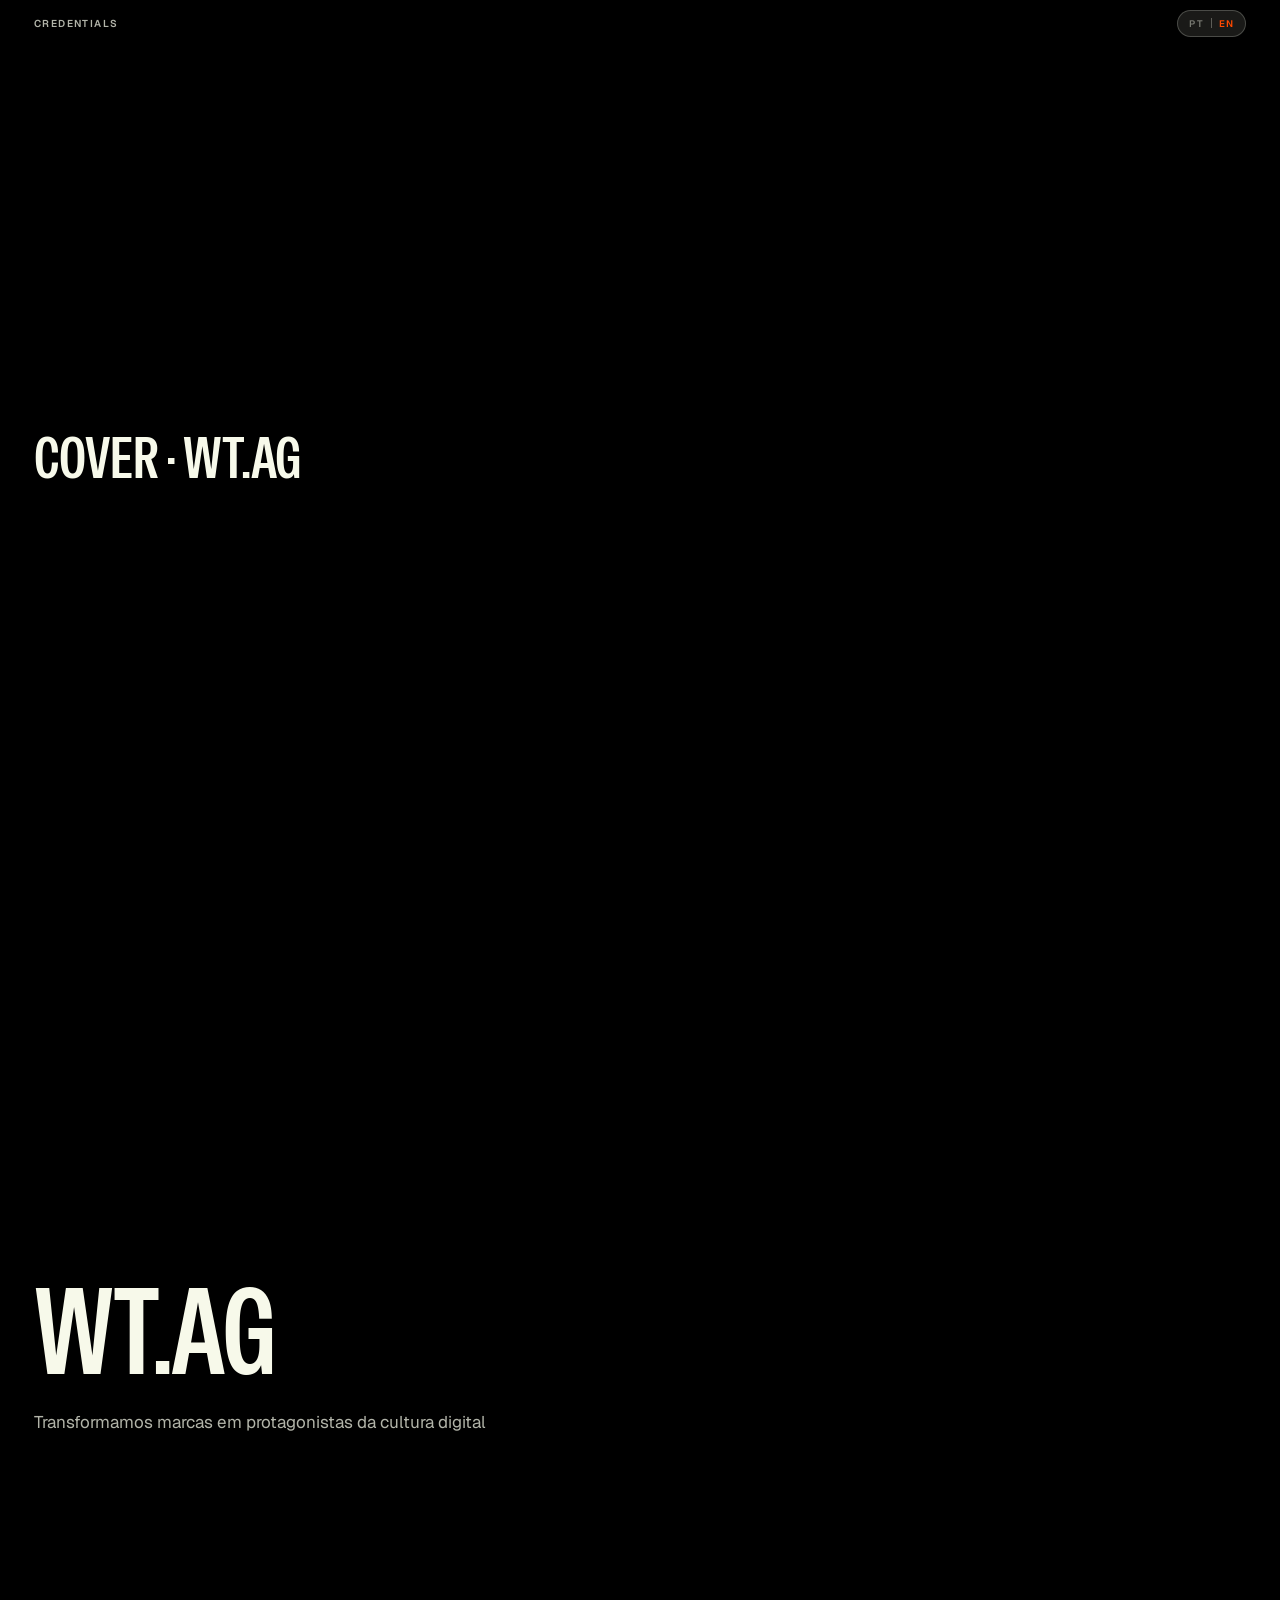
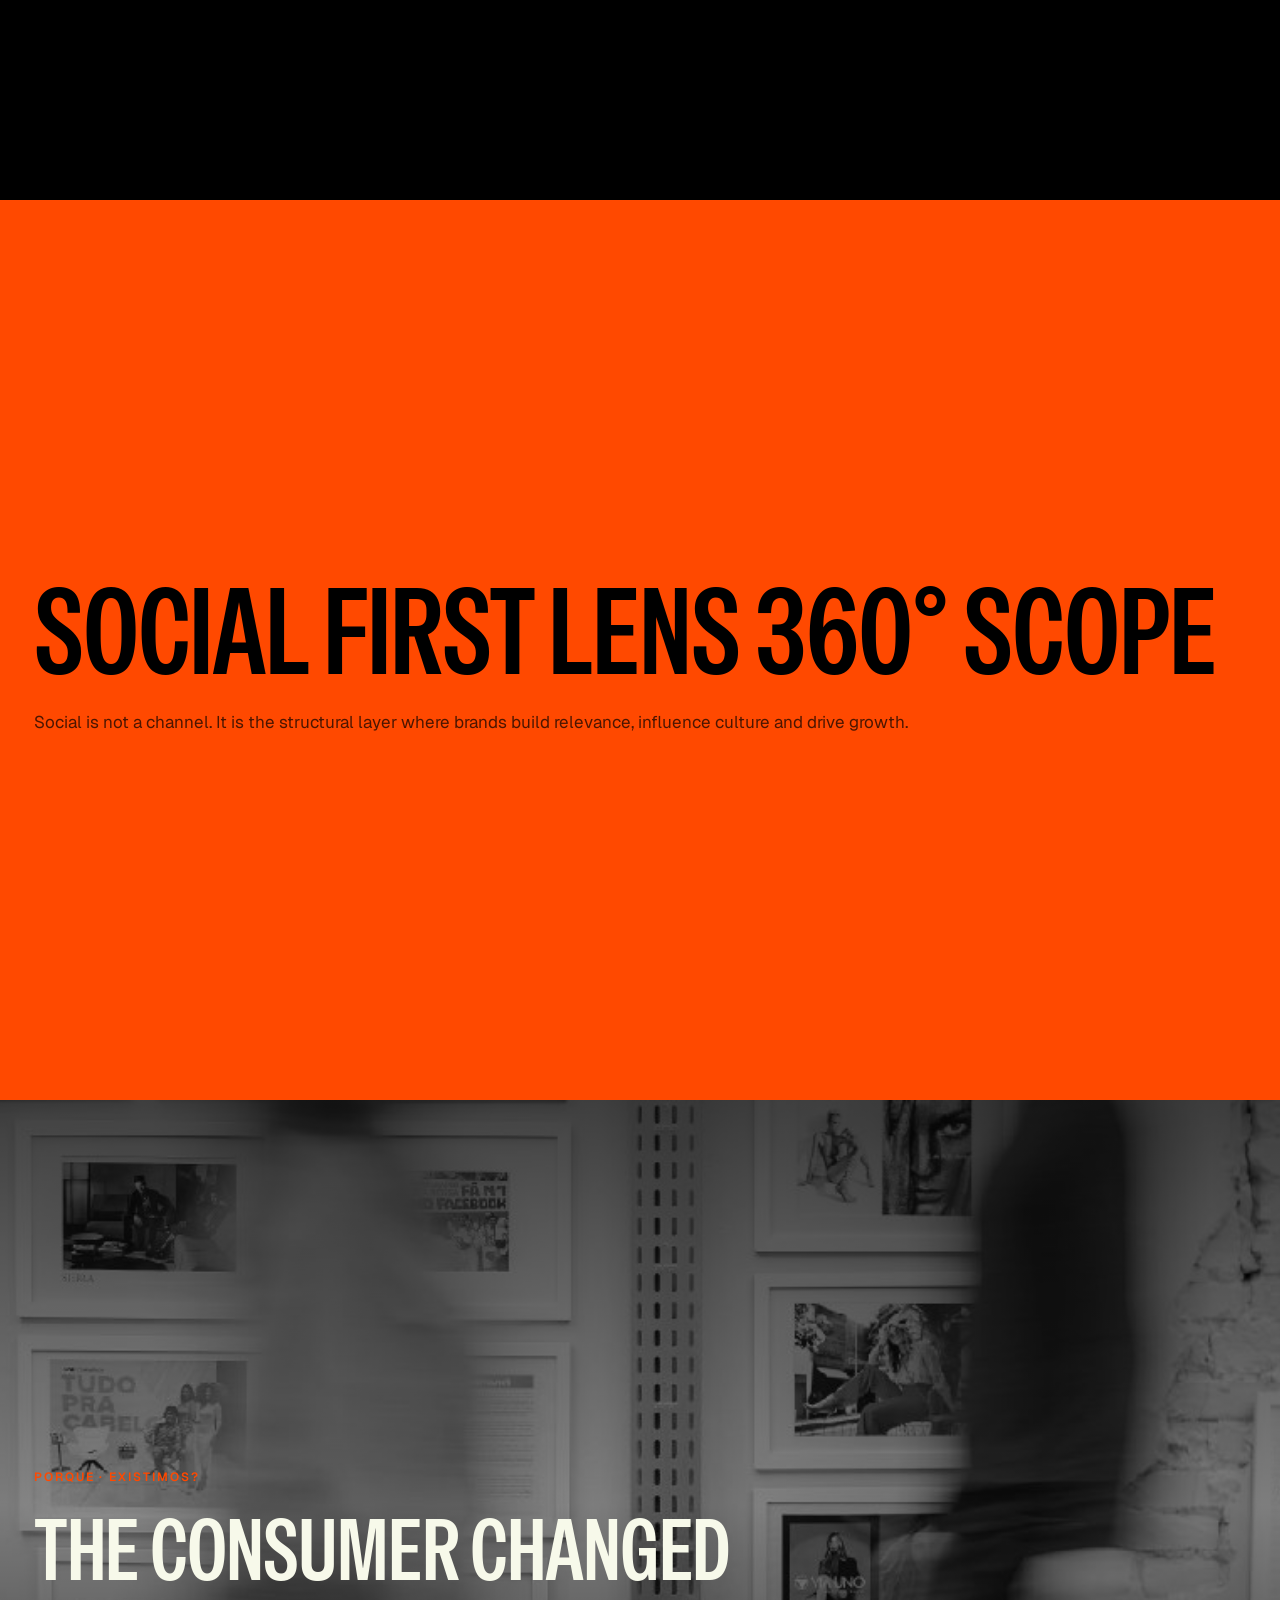
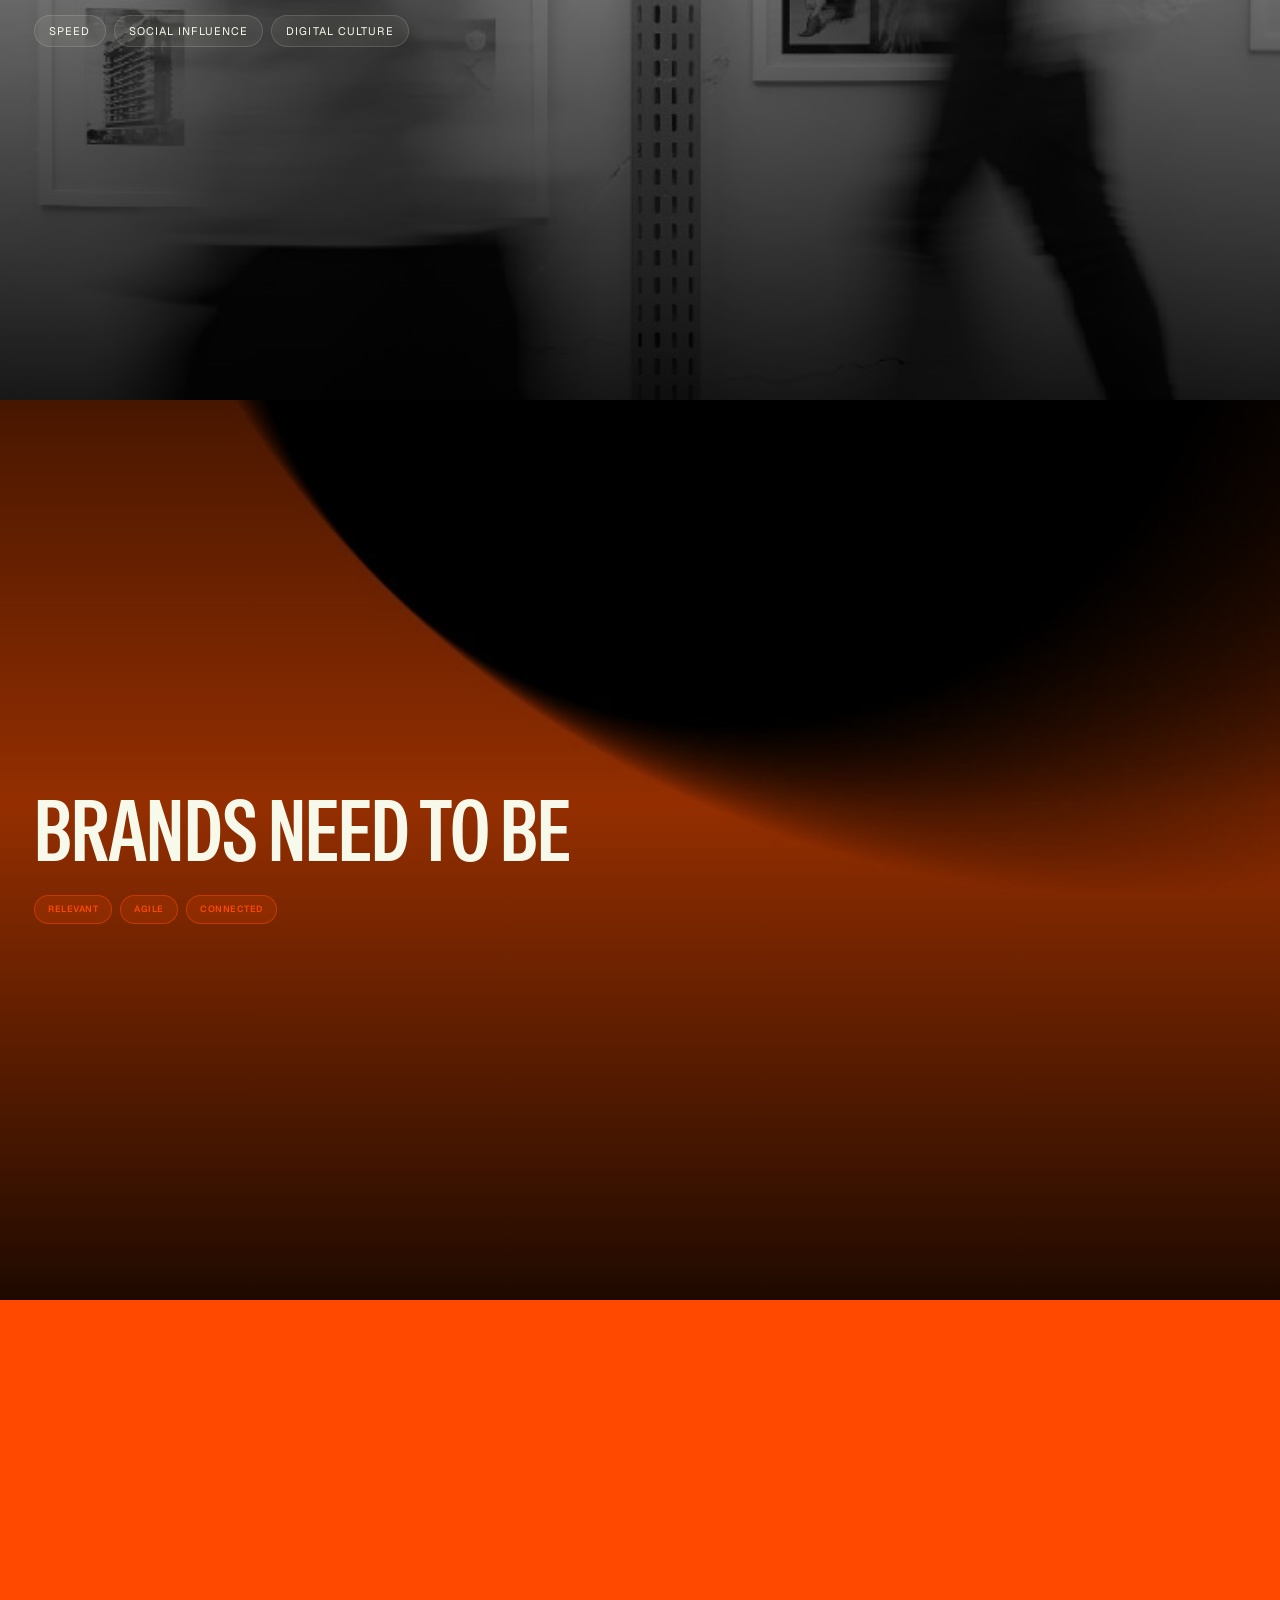
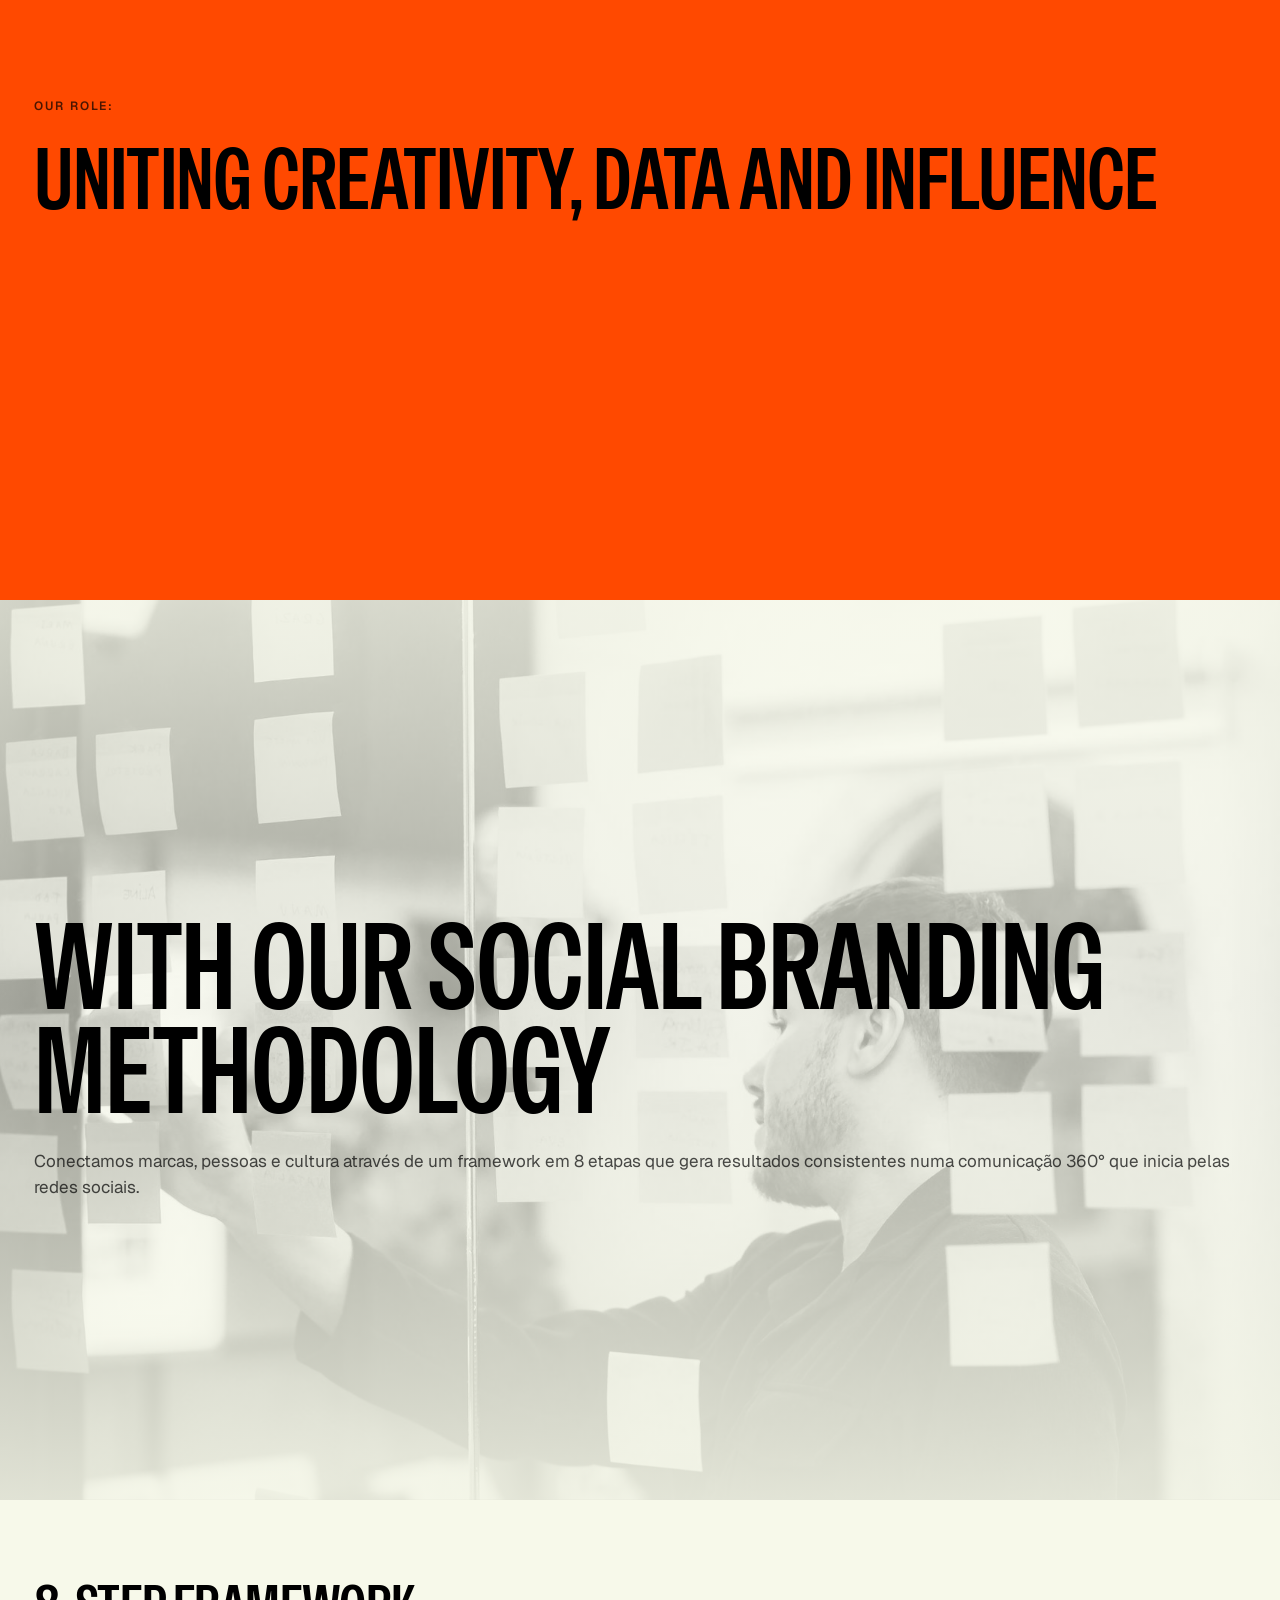
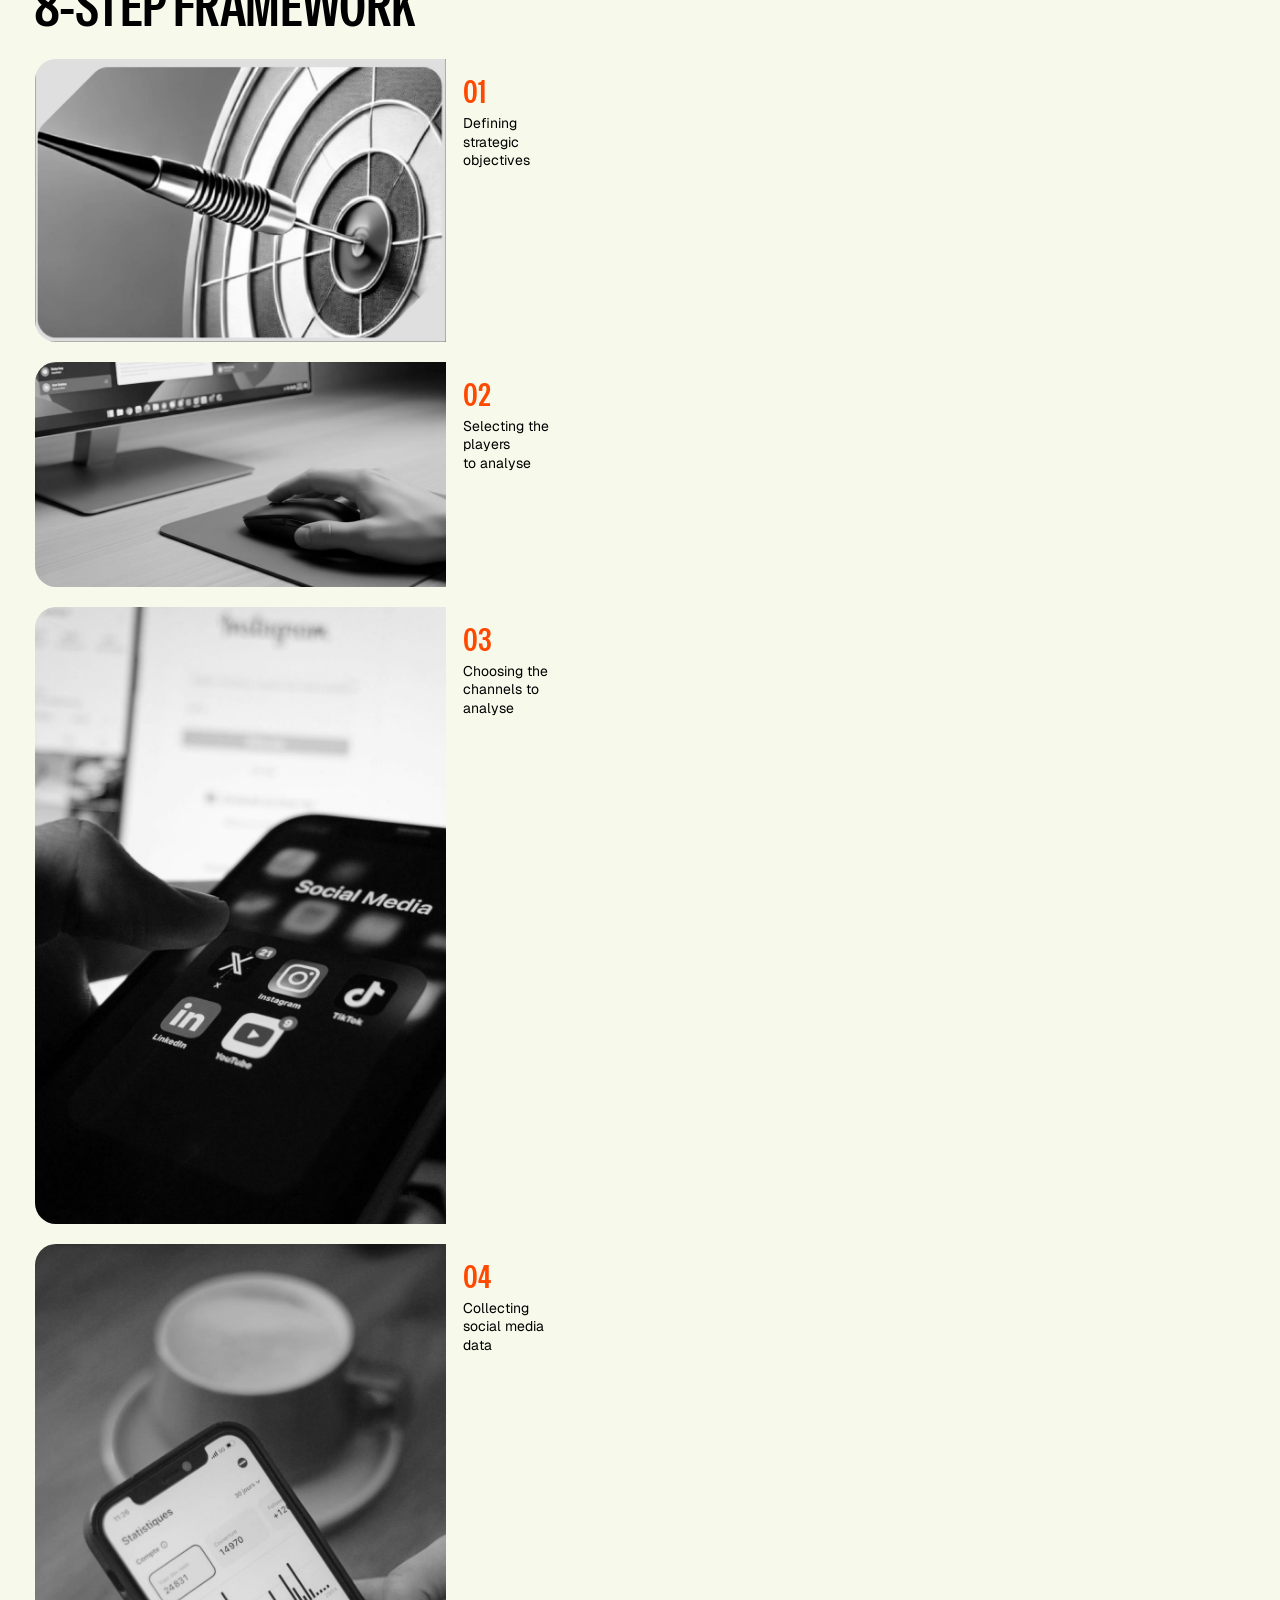
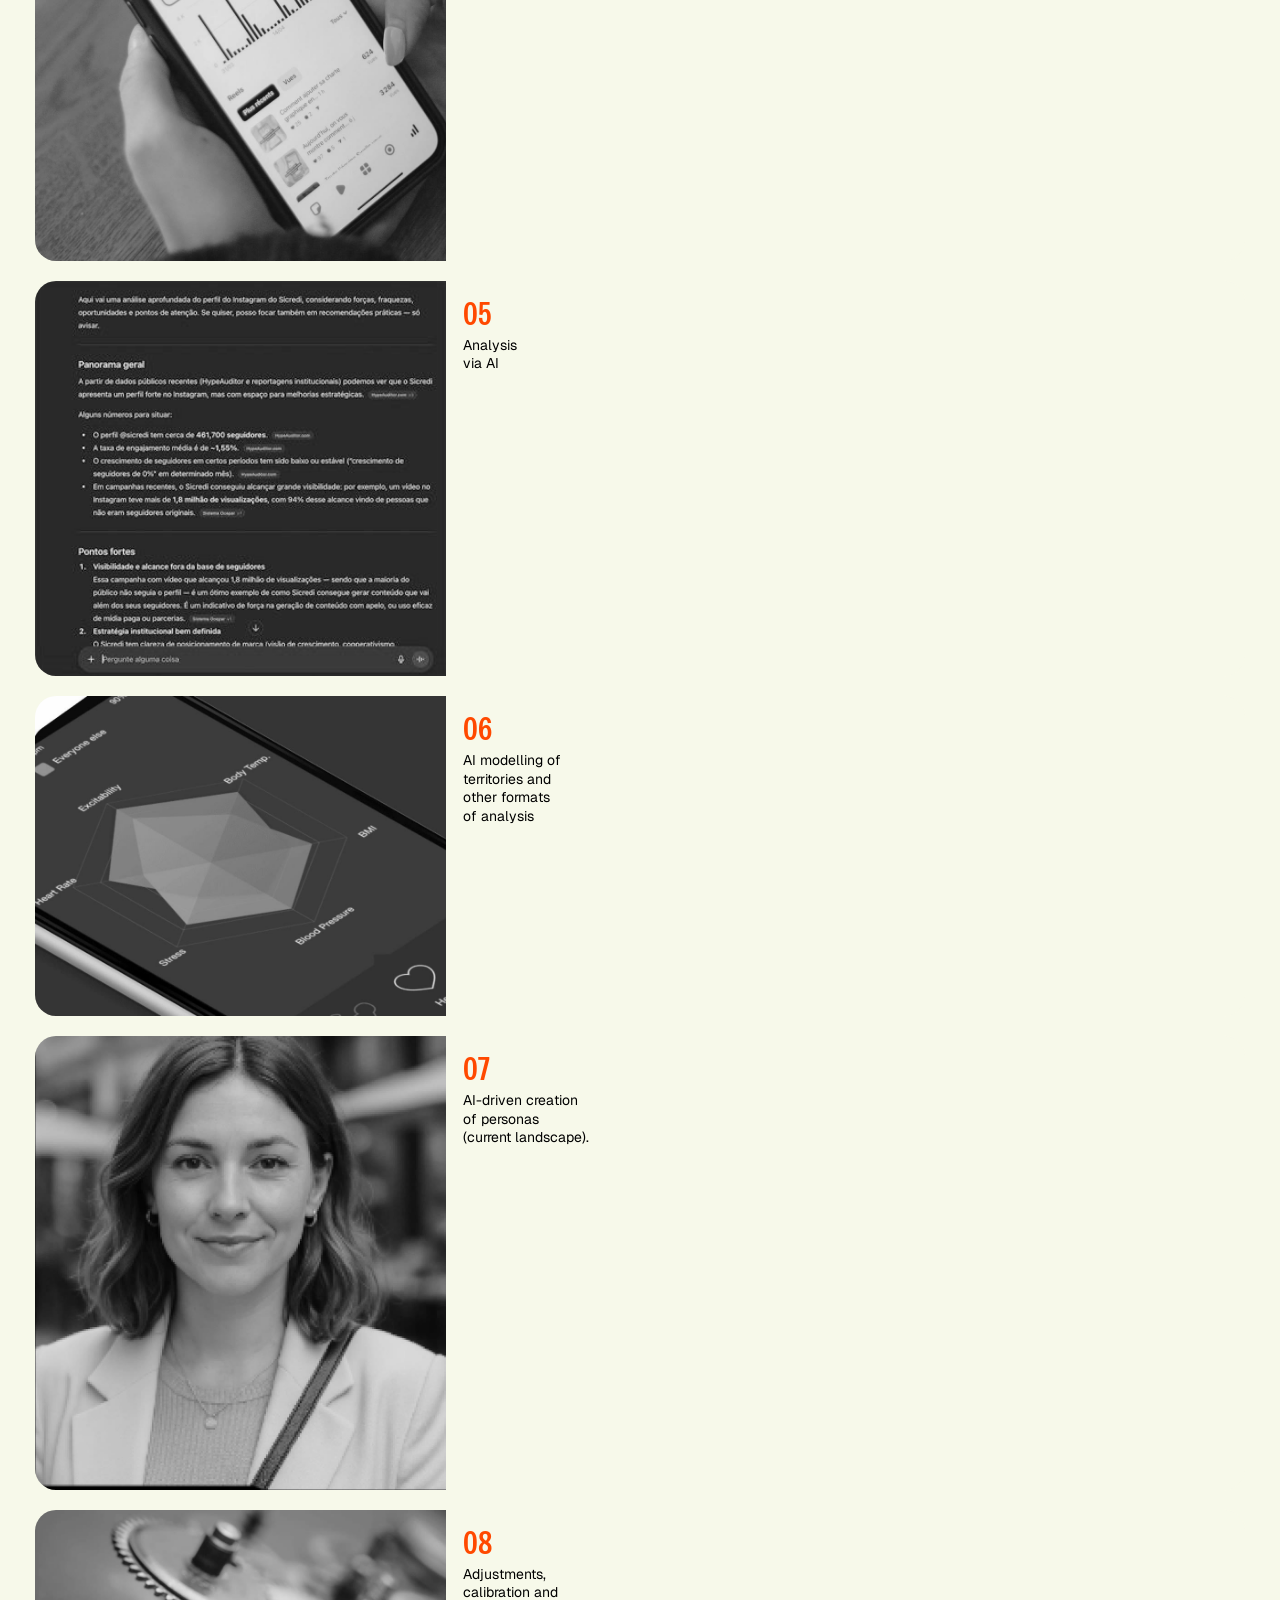
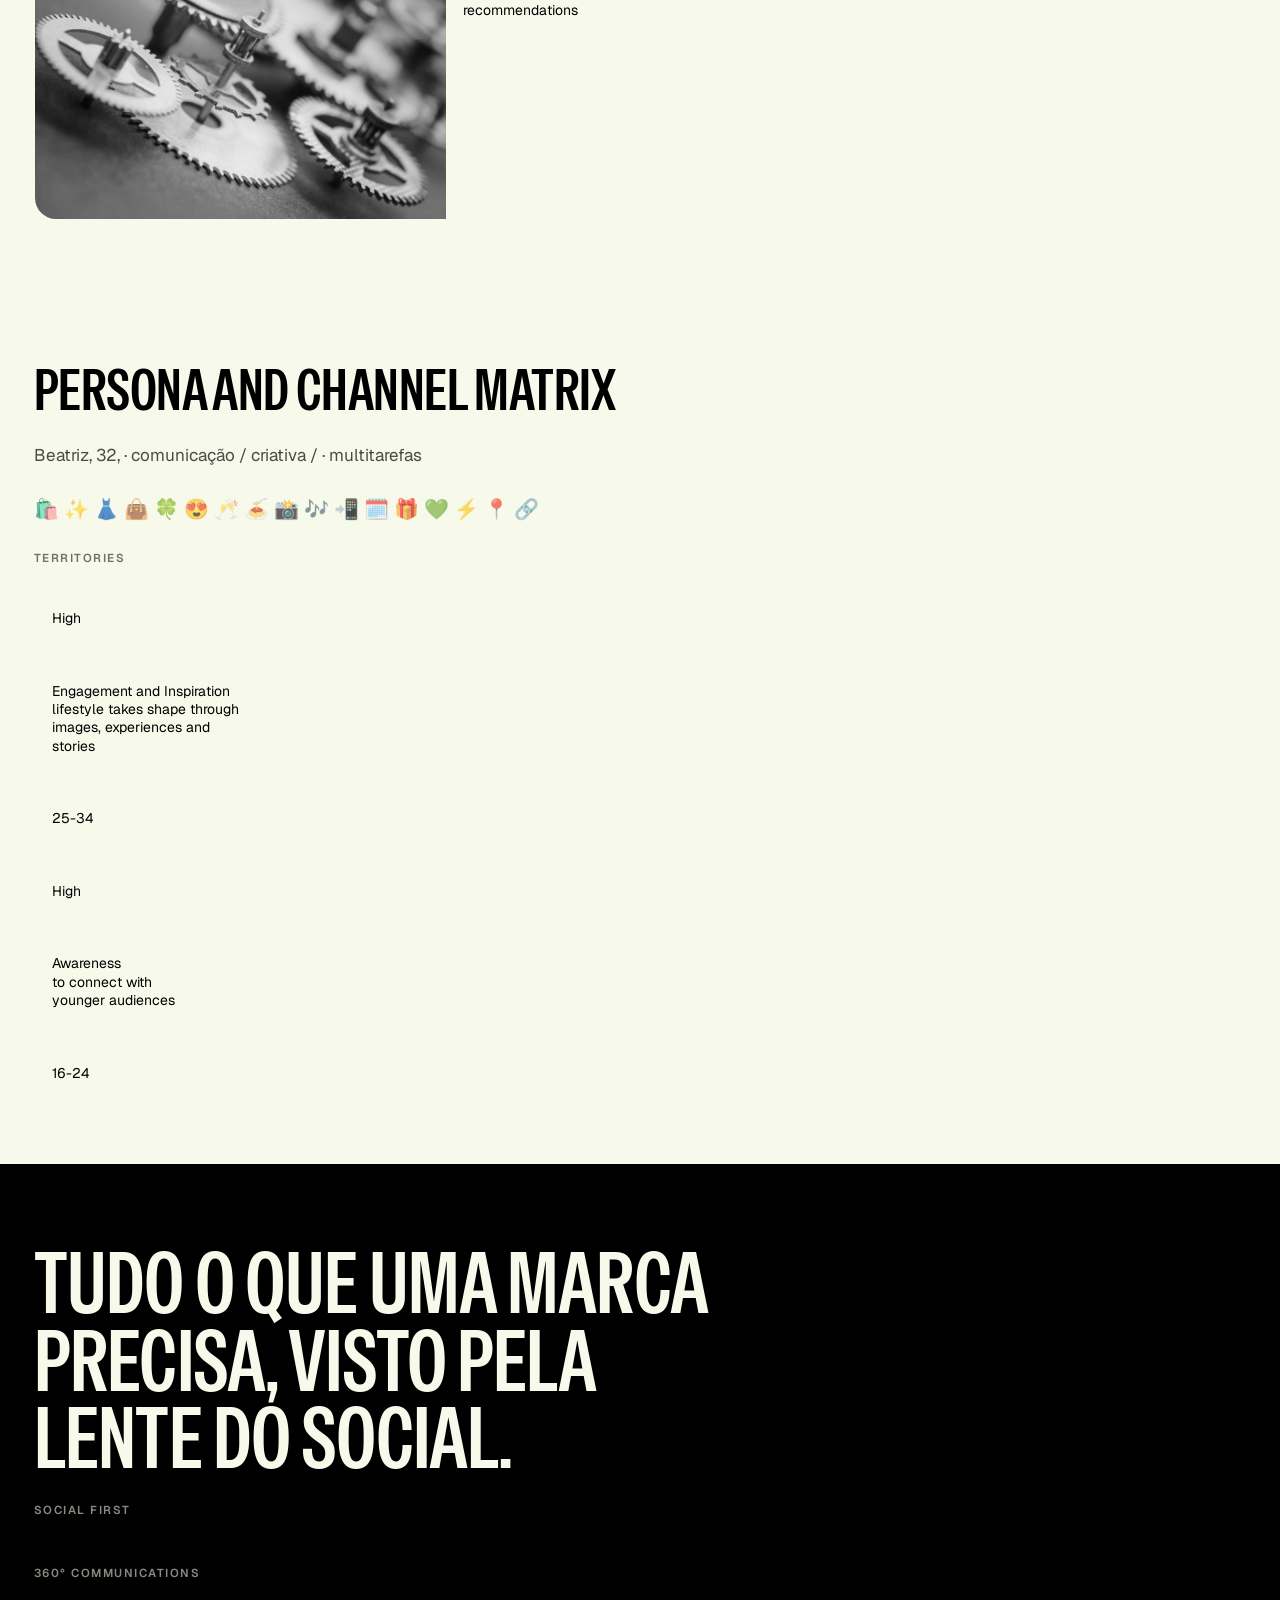
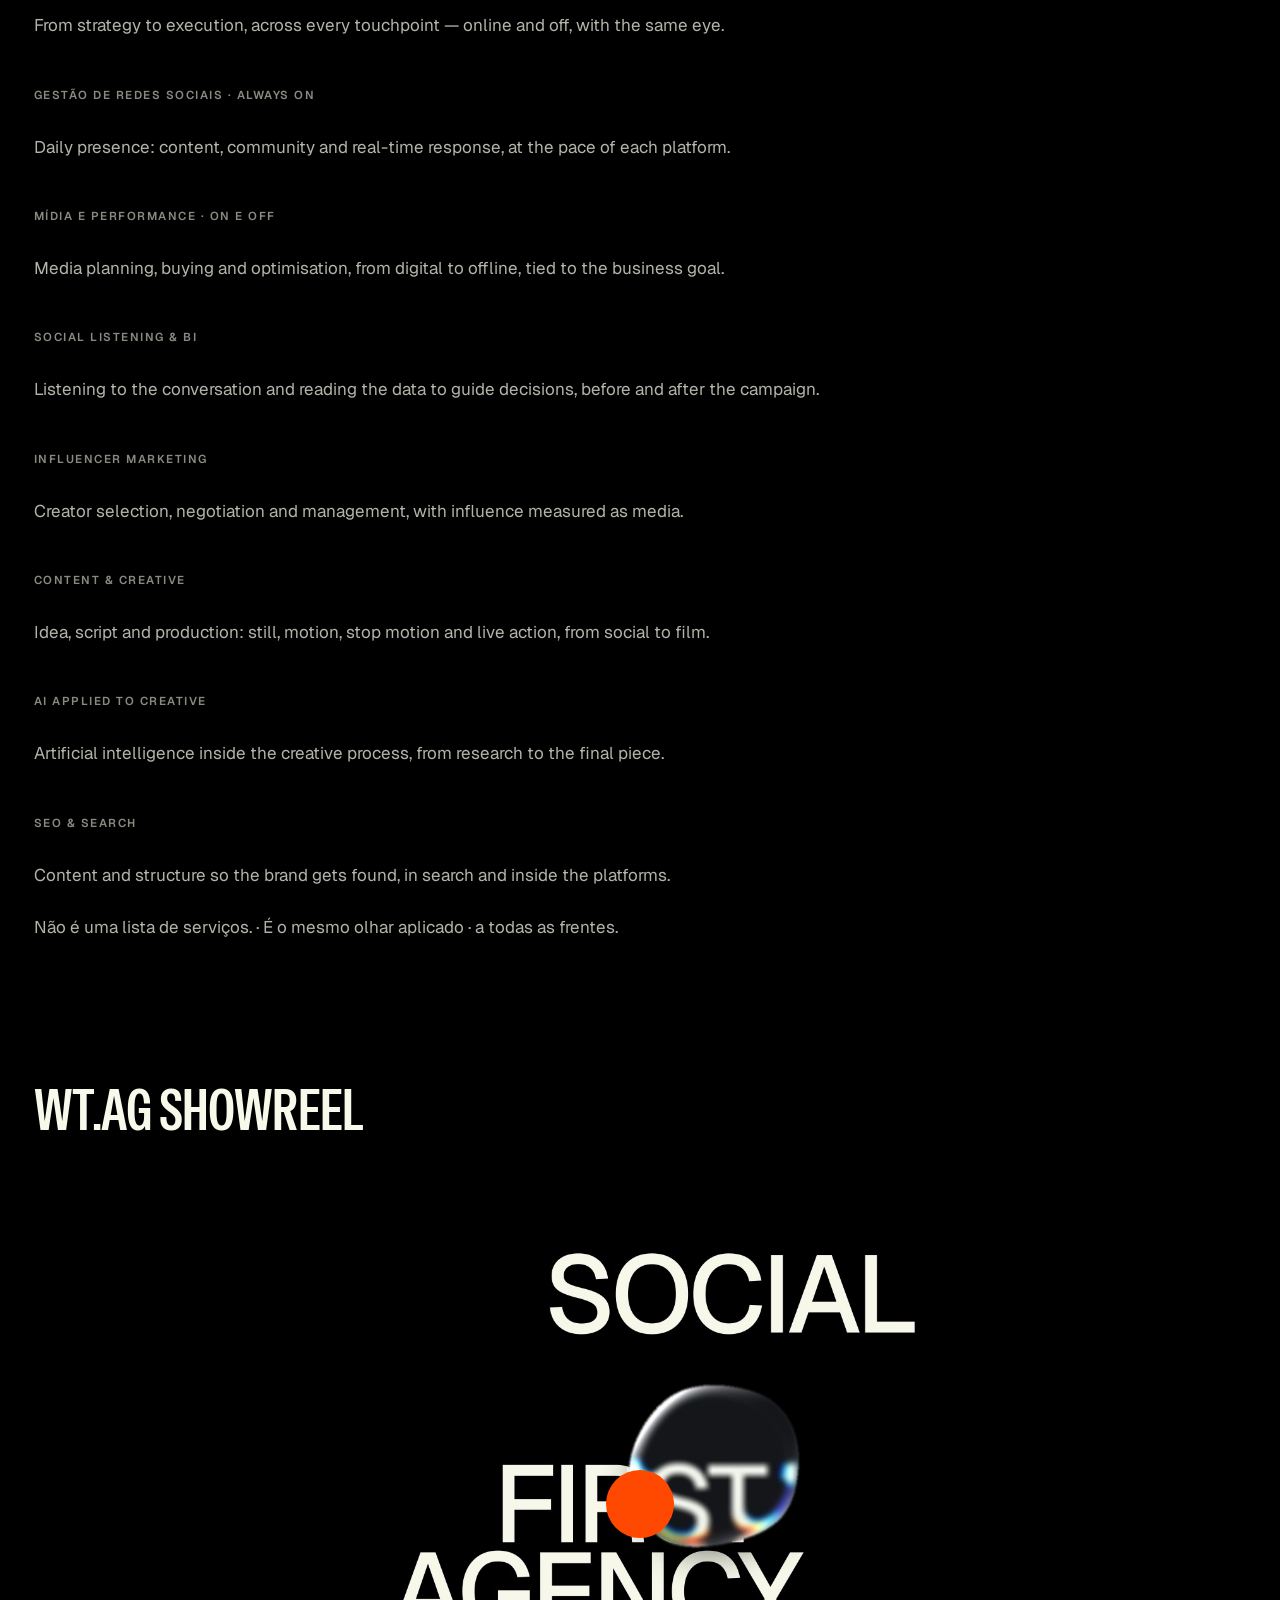
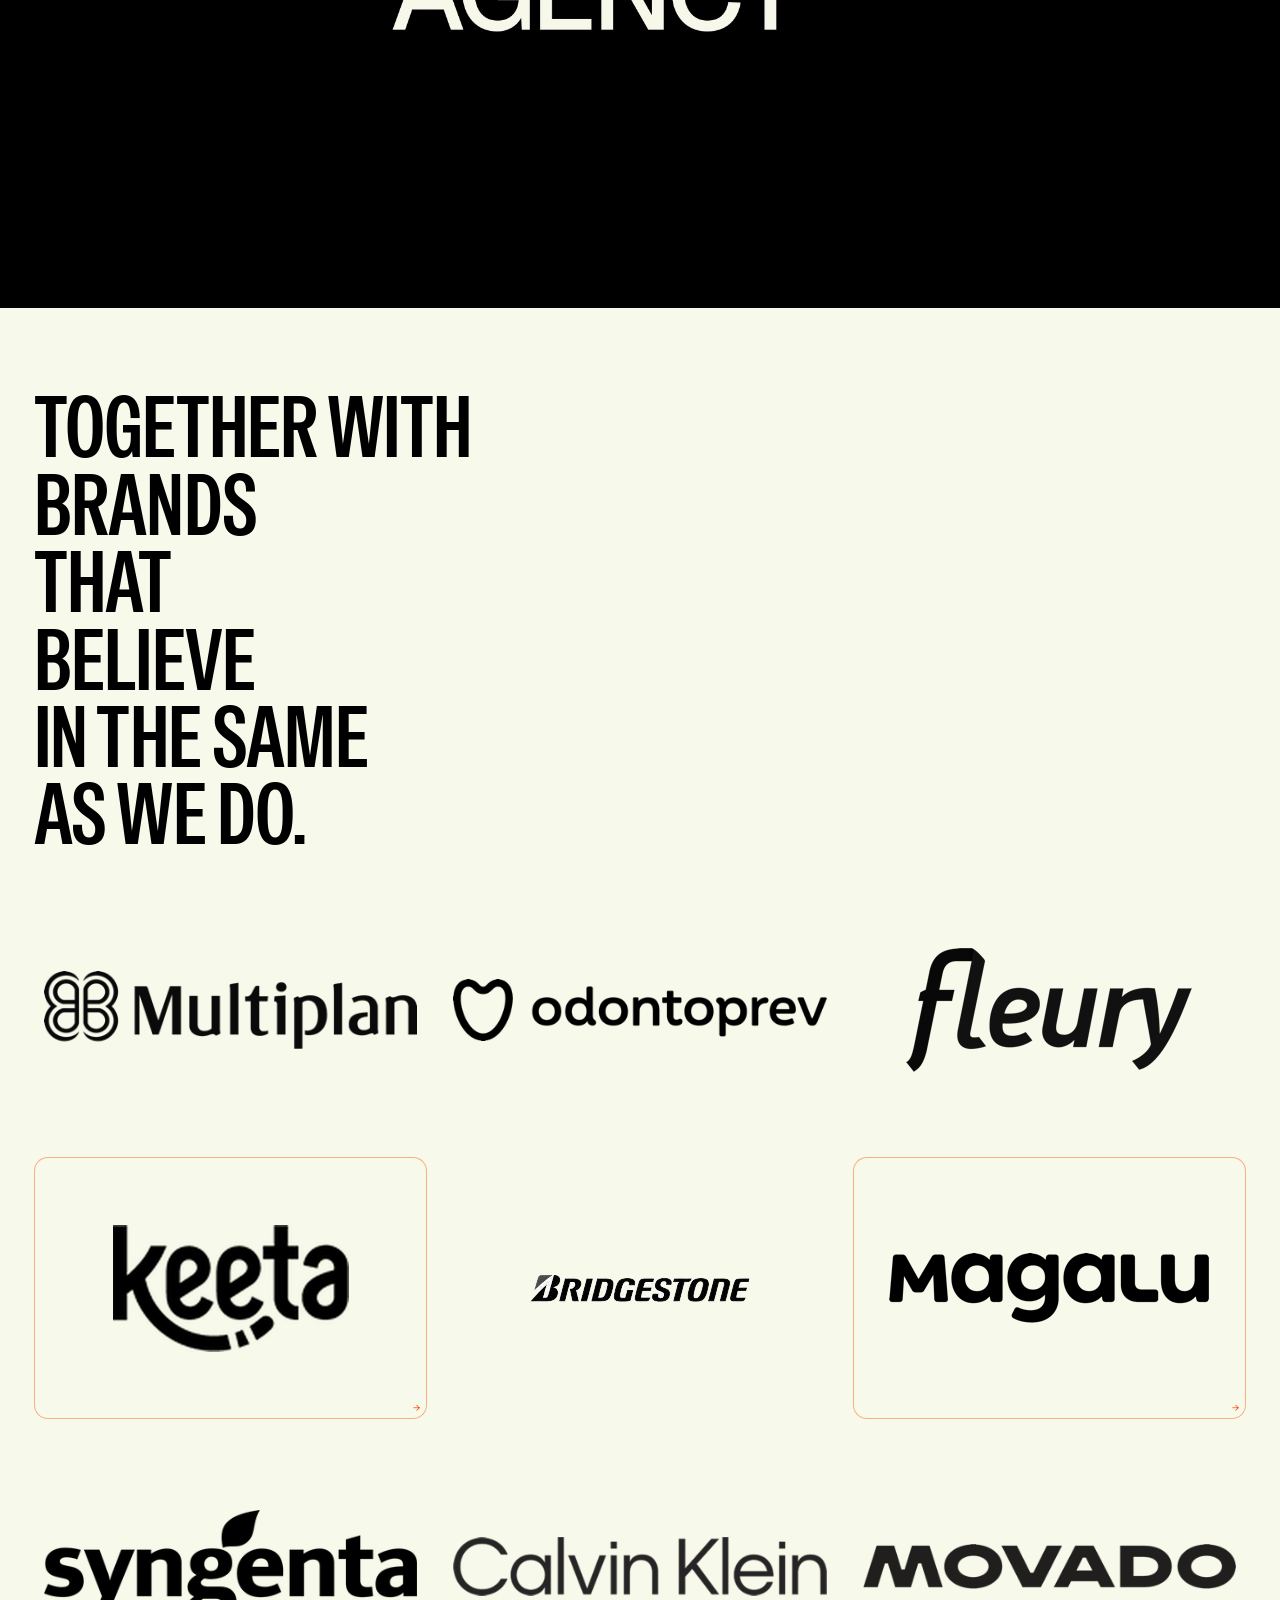
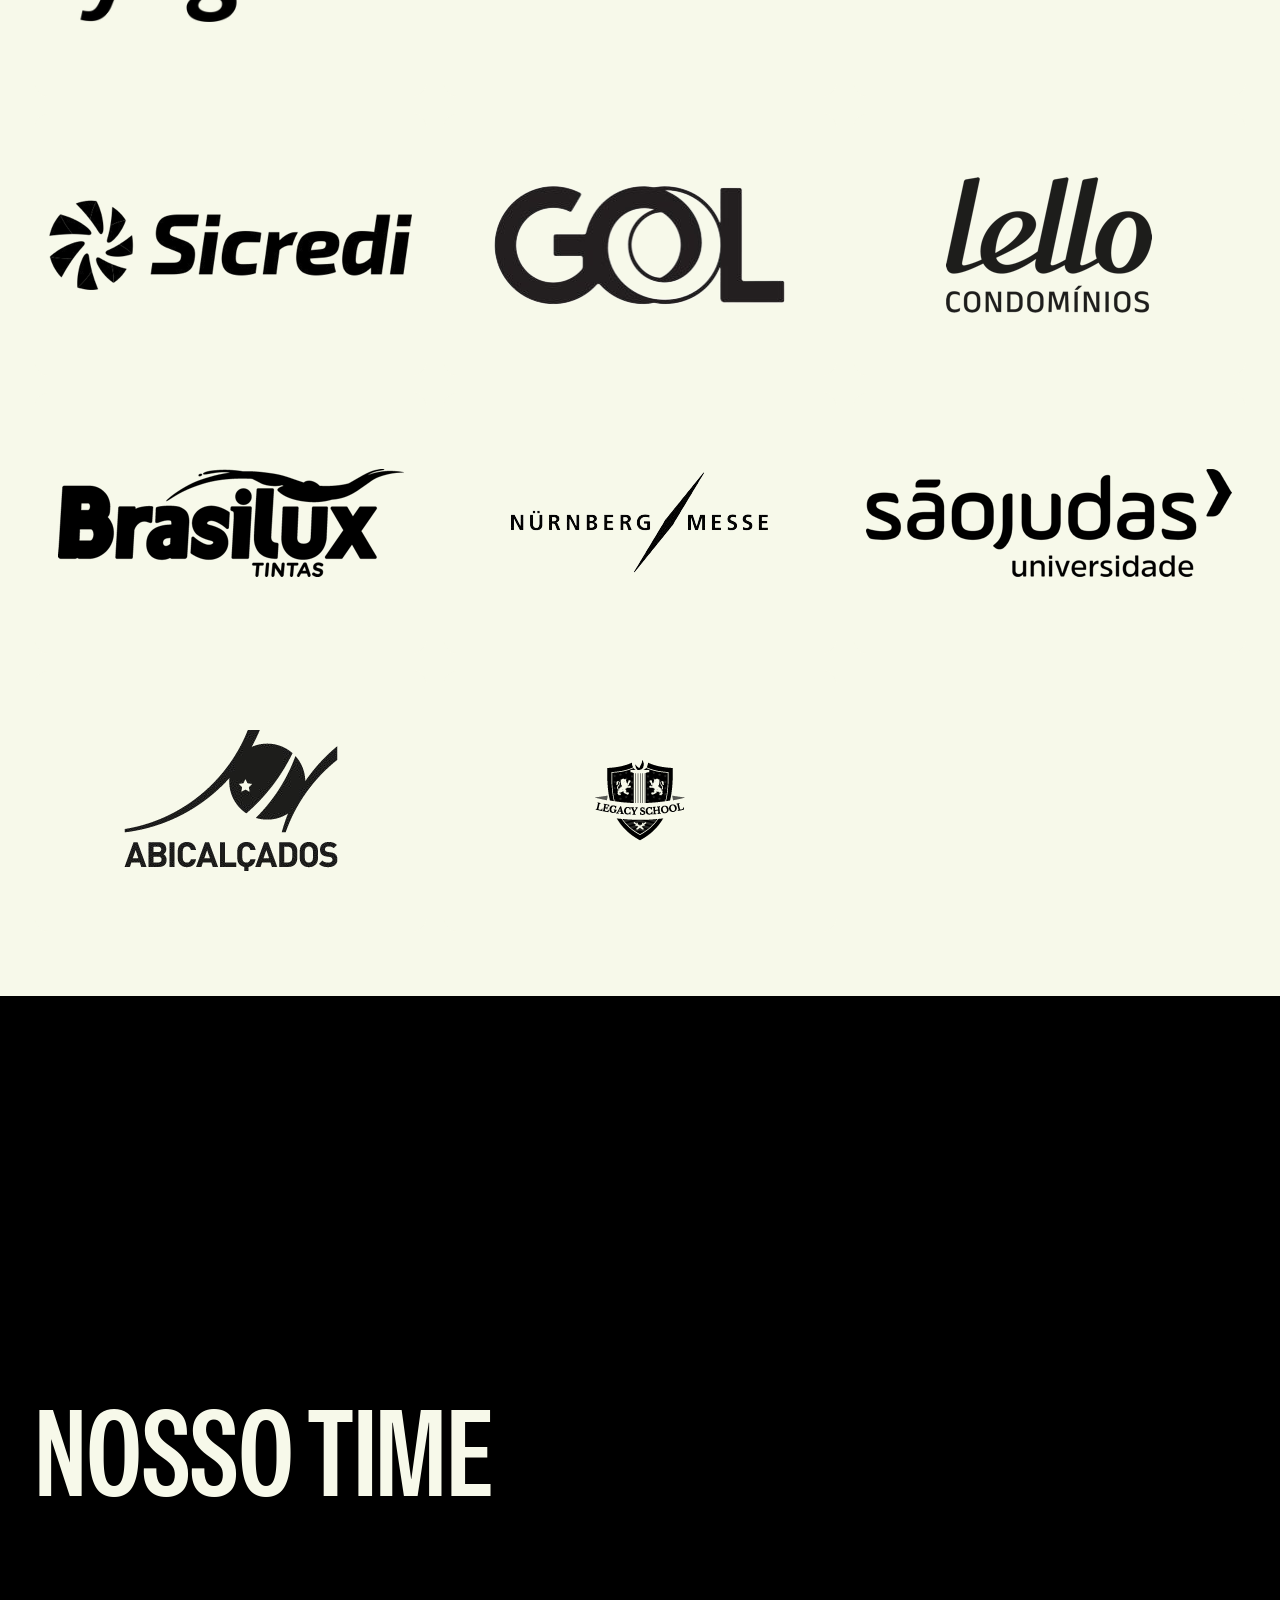
==== mobile.html @ 36ec6e7c "Centraliza as duas linhas da tela 3 Ao centrar, o que precisa ficar simetrico em torno de x=960 e a " ====
<!DOCTYPE html>
<html lang="pt-BR">
<head>
<meta charset="utf-8">
<meta name="viewport" content="width=device-width,initial-scale=1,viewport-fit=cover">
<title>WT.AG — Credenciais 2026</title>
<meta name="description" content="Credenciais WT.AG 2026 — Social First Agency.">
<meta name="theme-color" content="#000000">
<link rel="stylesheet" href="css/mobile.css?v=195">
</head>
<body>
<!-- ══════════════════════════════════════════════════════════════════════════
     ARQUIVO GERADO — NÃO EDITE À MÃO
     Sai de: index.html · via: python3 gerar-mobile.py
     ══════════════════════════════════════════════════════════════════════ -->
<div id="barra"></div>
<div id="topo">
  <span class="marca">Credenciais</span>
  <button class="lg" type="button" aria-label="Switch to English">
    <span data-lg="pt" class="is-on">PT</span><i></i><span data-lg="en">EN</span></button>
</div>

<section class="sec" data-titulo="Capa · WT.AG">

<h2 class="tit tit--p">Capa · WT.AG</h2>
</section>
<section class="sec" data-titulo="Abertura WT.AG">

<h2 class="tit tit--g">WT.AG</h2>
<p class="txt">Transformamos marcas em protagonistas da cultura digital</p>
</section>
<section class="sec sec--laranja" data-titulo="Social First Agency">

<h2 class="tit tit--g" data-en-txt="SOCIAL FIRST LENS 360° SCOPE">LENTE SOCIAL FIRST<br>ESCOPO 360°</h2>
<p class="txt">Social não é canal. É a camada estrutural onde marcas constroem relevância, influenciam cultura e geram crescimento.</p>
</section>
<section class="sec" data-titulo="O Consumidor Mudou">
<div class="sec__bg"><img data-lazy="assets/img/s08-galeria.jpg" alt=""></div>
<div class="kick">PORQUE · EXISTIMOS?</div>
<h2 class="tit" data-en-txt="THE CONSUMER CHANGED">O CONSUMIDOR<br>MUDOU</h2>
<div class="reperc"><span class="veiculo" style="padding:8px 14px;font-size:11px;letter-spacing:.1em;text-transform:uppercase">Velocidade</span><span class="veiculo" style="padding:8px 14px;font-size:11px;letter-spacing:.1em;text-transform:uppercase">Influência Social</span><span class="veiculo" style="padding:8px 14px;font-size:11px;letter-spacing:.1em;text-transform:uppercase">Cultura Digital</span></div>
</section>
<section class="sec" data-titulo="As Marcas Precisam Ser">
<div class="sec__bg"><img data-lazy="assets/img/s09-degrade-organico.jpg" alt=""></div>
<h2 class="tit" data-en-txt="BRANDS NEED TO BE">AS<br>MARCAS<br>PRECISAM<br>SER</h2>
<div class="reperc"><span class="premio"><em style="max-width:none">Relevantes</em></span><span class="premio"><em style="max-width:none">Ágeis</em></span><span class="premio"><em style="max-width:none">Conectadas</em></span></div>
</section>
<section class="sec sec--laranja" data-titulo="Unir Criatividade, Dados e Influência">

<div class="kick">Nosso papel:</div>
<h2 class="tit" data-en-txt="UNITING CREATIVITY, DATA AND INFLUENCE">UNIR<br>CRIATIVIDADE<br>DADOS E<br>INFLUÊNCIA</h2>
</section>
<section class="sec sec--claro" data-titulo="Metodologia Social Branding">
<div class="sec__bg"><img data-lazy="assets/img/s11-brainstorm.jpg" alt=""></div>
<h2 class="tit tit--g" data-en-txt="WITH OUR SOCIAL BRANDING METHODOLOGY">COM NOSSA METODOLOGIA<br>SOCIAL BRANDING</h2>
<p class="txt">Conectamos marcas, pessoas e cultura através de um framework em 8 etapas que gera resultados consistentes numa comunicação 360° que inicia pelas redes sociais.</p>
</section>
<section class="sec sec--claro sec--auto" data-titulo="Framework em 8 Etapas">

<h2 class="tit tit--p">Framework em 8 Etapas</h2>
<div class="cards">
<div class="card"><div class="card__win"><img data-lazy="assets/img/framework/etapa-01.jpg" alt=""></div><div class="card__body"><span class="card__n">01</span><span class="card__lb">Definição de<br>objetivos<br>estratégicos</span></div></div>
<div class="card"><div class="card__win"><img data-lazy="assets/img/framework/etapa-02.jpg" alt=""></div><div class="card__body"><span class="card__n">02</span><span class="card__lb">Seleção de<br>players<br>analisados</span></div></div>
<div class="card"><div class="card__win"><img data-lazy="assets/img/framework/etapa-03.jpg" alt=""></div><div class="card__body"><span class="card__n">03</span><span class="card__lb">Definição de<br>redes a serem<br>analisadas</span></div></div>
<div class="card"><div class="card__win"><img data-lazy="assets/img/framework/etapa-04.jpg" alt=""></div><div class="card__body"><span class="card__n">04</span><span class="card__lb">Coleta de<br>dados em redes<br>sociais</span></div></div>
<div class="card"><div class="card__win"><img data-lazy="assets/img/framework/etapa-05.jpg" alt=""></div><div class="card__body"><span class="card__n">05</span><span class="card__lb">Análise<br>via IA</span></div></div>
<div class="card"><div class="card__win"><img data-lazy="assets/img/framework/etapa-06.jpg" alt=""></div><div class="card__body"><span class="card__n">06</span><span class="card__lb">Modelagem via<br>I.A de territórios<br>e outros<br>formatos de<br>análise</span></div></div>
<div class="card"><div class="card__win"><img data-lazy="assets/img/framework/etapa-07.jpg" alt=""></div><div class="card__body"><span class="card__n">07</span><span class="card__lb">Criação via I.A<br>de personas<br>(cenário atual).</span></div></div>
<div class="card"><div class="card__win"><img data-lazy="assets/img/framework/etapa-08.jpg" alt=""></div><div class="card__body"><span class="card__n">08</span><span class="card__lb">Ajustes,<br>calibragens e<br>recomendações</span></div></div>
</div>
</section>
<section class="sec sec--claro sec--auto" data-titulo="Persona e Matriz de Canais">

<h2 class="tit tit--p">Persona e Matriz de Canais</h2>
<p class="txt">Beatriz, 32, · comunicação / criativa / · multitarefas</p>
<div class="txt" style="font-size:20px;line-height:1.5">🛍️ ✨ 👗 👜 🍀 😍 🥂 🍝 📸 🎶 📲 🗓️ 🎁 💚 ⚡ 📍 🔗</div>
<div><div class="rot">Territórios</div><div class="reperc"></div></div>
<div class="cards">
<div class="card"><div class="card__body"><span class="card__lb">Alta</span></div></div>
<div class="card"><div class="card__body"><span class="card__lb">Engajamento e Inspiração<br>o lifestyle ganha forma em<br>imagens, experiências e<br>histórias</span></div></div>
<div class="card"><div class="card__body"><span class="card__lb">25-34</span></div></div>
<div class="card"><div class="card__body"><span class="card__lb">Alta</span></div></div>
<div class="card"><div class="card__body"><span class="card__lb">Awareness<br>para aproximação com<br>públicos mais jovens</span></div></div>
<div class="card"><div class="card__body"><span class="card__lb">16-24</span></div></div>
</div>
</section>
<section class="sec sec--auto" data-titulo="O Que Fazemos">
<h2 class="tit">Tudo o que uma marca<br>precisa, visto pela<br>lente do social.</h2>
<div class="rot">SOCIAL FIRST</div>
<div class="rot" style="margin-top:22px">Comunicação 360°</div>
<p class="txt" style="margin-top:6px">Da estratégia à execução, em todos os pontos de contato — on e off, com o mesmo olhar.</p>
<div class="rot" style="margin-top:22px">Gestão de Redes Sociais · always on</div>
<p class="txt" style="margin-top:6px">Presença diária: conteúdo, comunidade e resposta em tempo real, no ritmo de cada plataforma.</p>
<div class="rot" style="margin-top:22px">Mídia e Performance · on e off</div>
<p class="txt" style="margin-top:6px">Planejamento, compra e otimização de mídia, do digital ao offline, com a meta amarrada ao negócio.</p>
<div class="rot" style="margin-top:22px">Social Listening e BI</div>
<p class="txt" style="margin-top:6px">Escuta das conversas e leitura dos dados para orientar a decisão, antes e depois da campanha.</p>
<div class="rot" style="margin-top:22px">Influencer Marketing</div>
<p class="txt" style="margin-top:6px">Seleção, negociação e gestão de criadores, com a influência medida como mídia.</p>
<div class="rot" style="margin-top:22px">Conteúdo e Criação</div>
<p class="txt" style="margin-top:6px">Ideia, roteiro e produção: still, motion, stop motion e live action, do social ao filme.</p>
<div class="rot" style="margin-top:22px">IA Aplicada à Criação</div>
<p class="txt" style="margin-top:6px">Inteligência artificial dentro do processo criativo, da pesquisa à peça final.</p>
<div class="rot" style="margin-top:22px">SEO e Busca</div>
<p class="txt" style="margin-top:6px">Conteúdo e estrutura para a marca ser encontrada, nas buscas e dentro das plataformas.</p>
<p class="txt">Não é uma lista de serviços. · É o mesmo olhar aplicado · a todas as frentes.</p>
</section>
<section class="sec" data-titulo="Showreel WT.AG">

<h2 class="tit tit--p">Showreel WT.AG</h2>
<div class="media media--16x9" data-video="assets/video/showreel-wtag.mp4" data-legenda="Showreel WT.AG · 2026  ·  clique para reproduzir  ·  F para tela cheia"><img data-lazy="assets/img/poster-showreel.jpg" alt=""><button class="play" type="button" aria-label="Assistir"></button></div>
</section>
<section class="sec sec--claro sec--auto" id="m-s-parceiras" style="--acento:#2B7FFF" data-titulo="Marcas Parceiras">

<h2 class="tit" data-en-txt="TOGETHER WITH&lt;br&gt;BRANDS&lt;br&gt;THAT&lt;br&gt;BELIEVE&lt;br&gt;IN THE SAME&lt;br&gt;AS WE DO.">JUNTO COM<br>MARCAS<br>QUE<br>ACREDITAM<br>NO MESMO<br>QUE NÓS.</h2>
<div class="logos">
<div class="logo"><img data-lazy="assets/img/logos-partners/multiplan.png" alt="Multiplan"></div>
<div class="logo"><img data-lazy="assets/img/logos-partners/odontoprev.png" alt="Odontoprev"></div>
<div class="logo"><img data-lazy="assets/img/logos-partners/fleury.png" alt="Fleury"></div>
<div class="logo logo--case" data-ir="m-s-central-corre"><img data-lazy="assets/img/logos-partners/keeta.png" alt="Keeta"></div>
<div class="logo"><img data-lazy="assets/img/logos-partners/bridgestone.png" alt="Bridgestone"></div>
<div class="logo logo--case" data-ir="m-s-magalu"><img data-lazy="assets/img/logos-partners/magalu.png" alt="Magalu"></div>
<div class="logo"><img data-lazy="assets/img/logos-partners/syngenta.png" alt="Syngenta"></div>
<div class="logo"><img data-lazy="assets/img/logos-partners/calvin-klein.png" alt="Calvin Klein"></div>
<div class="logo"><img data-lazy="assets/img/logos-partners/movado.png" alt="Movado"></div>
<div class="logo"><img data-lazy="assets/img/logos-partners/sicredi.png" alt="Sicredi"></div>
<div class="logo"><img data-lazy="assets/img/logos-partners/gol.png" alt="GOL"></div>
<div class="logo"><img data-lazy="assets/img/logos-partners/lello.png" alt="Lello Condomínios"></div>
<div class="logo"><img data-lazy="assets/img/logos-partners/brasilux.png" alt="Brasilux Tintas"></div>
<div class="logo"><img data-lazy="assets/img/logos-partners/nurnberg-messe.png" alt="Nürnberg Messe"></div>
<div class="logo"><img data-lazy="assets/img/logos-partners/sao-judas.png" alt="São Judas Universidade"></div>
<div class="logo"><img data-lazy="assets/img/logos-partners/abicalcados.png" alt="Abicalçados"></div>
<div class="logo"><img data-lazy="assets/img/logos-partners/legacy-school.png" alt="Legacy School"></div>
</div>
</section>
<section class="sec" data-titulo="Divisor · Nosso Time">
<h2 class="tit tit--g">NOSSO TIME</h2>
</section>
<section class="sec sec--auto" data-titulo="Nosso Time">

<div class="kick">Quem faz a WT.AG acontecer</div>
<h2 class="tit tit--g" data-en-txt="OUR TEAM">NOSSO TIME</h2>
<p class="txt">Direção e lideranças de criação, mídia, dados, influência, atendimento e financeiro. É essa camada que transforma a estratégia em rotina — e a rotina em resultado.</p>
<div class="gente">
<div class="pessoa"><img data-lazy="assets/img/time/lucas-feltes.jpg" alt="Lucas Feltes"><span class="pessoa__leg"><span class="pessoa__c">CEO</span><span class="pessoa__n">Lucas Feltes</span></span></div>
<div class="pessoa"><img data-lazy="assets/img/time/bruno-luiz.jpg" alt="Bruno Luiz"><span class="pessoa__leg"><span class="pessoa__c">COO</span><span class="pessoa__n">Bruno Luiz</span></span></div>
<div class="pessoa"><img data-lazy="assets/img/time/dudu-rodrigues.jpg" alt="Dudu Rodrigues"><span class="pessoa__leg"><span class="pessoa__c">CCO</span><span class="pessoa__n">Dudu Rodrigues</span></span></div>
<div class="pessoa"><img data-lazy="assets/img/time/mariane-fernandes.jpg" alt="Mariane Fernandes"><span class="pessoa__leg"><span class="pessoa__c">Account Director</span><span class="pessoa__n">Mariane Fernandes</span></span></div>
<div class="pessoa"><img data-lazy="assets/img/time/felipe-andrade.jpg" alt="Felipe Andrade"><span class="pessoa__leg"><span class="pessoa__c">Executive Creative Director</span><span class="pessoa__n">Felipe Andrade</span></span></div>
<div class="pessoa"><img data-lazy="assets/img/time/tatiane-moraes.jpg" alt="Tatiane Moraes"><span class="pessoa__leg"><span class="pessoa__c">Finance Coordinator</span><span class="pessoa__n">Tatiane Moraes</span></span></div>
<div class="pessoa"><img data-lazy="assets/img/time/rudinei-picinini.jpg" alt="Rudinei Picinini"><span class="pessoa__leg"><span class="pessoa__c">B.I. Leader</span><span class="pessoa__n">Rudinei Picinini</span></span></div>
<div class="pessoa"><img data-lazy="assets/img/time/graziele-brand.jpg" alt="Graziele Brand"><span class="pessoa__leg"><span class="pessoa__c">Account Manager</span><span class="pessoa__n">Graziele Brand</span></span></div>
<div class="pessoa"><img data-lazy="assets/img/time/gabriel-magalhaes.jpg" alt="Gabriel Magalhães"><span class="pessoa__leg"><span class="pessoa__c">Media Director</span><span class="pessoa__n">Gabriel Magalhães</span></span></div>
<div class="pessoa"><img data-lazy="assets/img/time/aline-felix.jpg" alt="Aline Felix"><span class="pessoa__leg"><span class="pessoa__c">Influencer Lead</span><span class="pessoa__n">Aline Felix</span></span></div>
<div class="pessoa"><img data-lazy="assets/img/time/cassio-guiot.jpg" alt="Cássio Guiot"><span class="pessoa__leg"><span class="pessoa__c">Associate Creative Director</span><span class="pessoa__n">Cássio Guiot</span></span></div>
<div class="pessoa"><img data-lazy="assets/img/time/thiago-alves.jpg" alt="Thiago Alves"><span class="pessoa__leg"><span class="pessoa__c">Associate Creative Director</span><span class="pessoa__n">Thiago Alves</span></span></div>
<div class="pessoa"><img data-lazy="assets/img/time/natalia-konrath.jpg" alt="Natália Konrath"><span class="pessoa__leg"><span class="pessoa__c">Creative Leader</span><span class="pessoa__n">Natália Konrath</span></span></div>
<div class="pessoa"><img data-lazy="assets/img/time/bruna-rauber.jpg" alt="Bruna Rauber"><span class="pessoa__leg"><span class="pessoa__c">Creative Leader</span><span class="pessoa__n">Bruna Rauber</span></span></div>
<div class="pessoa"><img data-lazy="assets/img/time/bernardo-santos.jpg" alt="Bernardo Santos"><span class="pessoa__leg"><span class="pessoa__c">Creative Leader</span><span class="pessoa__n">Bernardo Santos</span></span></div>
</div>
</section>
<section class="sec" data-titulo="Nossos Escritórios">
<div class="sec__bg"><img data-lazy="assets/img/sedes/sede-sao-paulo.jpg" alt=""></div>
<div class="kick">Duas sedes</div>
<h2 class="tit tit--g" data-en-txt="OUR OFFICES">NOSSOS ESCRITÓRIOS</h2>
<div class="cards">
<div class="card" style="flex-direction:column"><div class="media media--16x9" data-video="assets/video/sede-sao-paulo.mp4" data-legenda="São Paulo" style="border-radius:0"><img data-lazy="assets/img/sedes/sede-sao-paulo.jpg" alt=""><button class="play" type="button" aria-label="Assistir"></button></div><div class="card__body"><span class="pessoa__c">São Paulo</span><span class="card__n" style="font-size:clamp(20px,5.6vw,28px)">São Paulo</span><span class="card__lb">Rua Quatá, 909 · Vila Olímpia</span></div></div>
<div class="card" style="flex-direction:column"><div class="media media--16x9" data-video="assets/video/sede-novo-hamburgo.mp4" data-legenda="Novo Hamburgo" style="border-radius:0"><img data-lazy="assets/img/sedes/sede-novo-hamburgo.jpg" alt=""><button class="play" type="button" aria-label="Assistir"></button></div><div class="card__body"><span class="pessoa__c">Rio Grande do Sul</span><span class="card__n" style="font-size:clamp(20px,5.6vw,28px)">Novo Hamburgo</span><span class="card__lb">Rua Gen. Daltro Filho, 856 · Hamburgo Velho</span></div></div>
</div>
</section>
<section class="sec" data-titulo="Divisor · Cultura e Cases">
<h2 class="tit tit--g">CASES</h2>
</section>
<section class="sec" data-titulo="Capa · Magalu">
<img style="width:min(58%,240px);height:auto" data-lazy="assets/img/logos-capas/magalu.png" alt="Magalu">
<div class="rot">INFLUÊNCIA E VAREJO</div>
<p class="txt">Um dos maiores ecossistemas de varejo do Brasil: mais de 1.200 lojas, presença em 20 estados e cerca de 33 milhões de clientes ativos.</p>
</section>
<section class="sec sec--auto" id="m-s-magalu" style="--acento:#2B7FFF" data-titulo="Magalu · Craques Gigantes" data-case="1">
<div class="sec__bg"><img data-lazy="assets/img/cases/magalu-fundo.jpg" alt=""></div>
<div class="credito"><img data-lazy="assets/img/logos-cases/influenciador-magalu.png" alt="Influenciador Magalu"><em>apresenta</em></div>
<img class="selo" data-lazy="assets/img/logos-cases/selo-craques-gigantes.png" alt="Craques Gigantes">
<div class="media media--16x9" data-video="assets/video/case-magalu.mp4" data-legenda="Magalu · Craques Gigantes"><img data-lazy="assets/img/cases/magalu-hero.jpg" alt=""><button class="play" type="button" aria-label="Assistir"></button></div>
<div class="minis">
<div class="mini" data-legenda="Reels dos afiliados Magalu"><img data-lazy="assets/img/cases/magalu-img1.jpg" alt=""></div>
<div class="mini" data-legenda="Conteúdos da liga de vendas"><img data-lazy="assets/img/cases/magalu-img2.jpg" alt=""></div>
<div class="mini" data-legenda="Live de premiação"><img data-lazy="assets/img/cases/magalu-img3.jpg" alt=""></div>
</div>
<div class="bloco"><h3>Contexto</h3><p class="txt">No Brasil, 45% das pessoas buscam na renda extra a solução para apoiar as finanças da família. Nesse cenário, oportunidades de faturamento adicional ganham ainda mais relevância social e impacto real.</p></div>
<div class="bloco"><h3>Insight</h3><p class="txt">Durante a Copa, o mercado disputa atenção com os mesmos formatos e criadores. O Magalu foi por outro caminho: em vez de contratar, revelou influência através dos seus próprios afiliados.</p></div>
<div class="bloco"><h3>Ideia</h3><p class="txt">“Craques Gigantes” foi uma competição nacional que transformou afiliados em jogadores de uma liga de vendas, convertendo influência real em renda extra no maior campo do mundo: o feed.</p></div>
<button class="mais" type="button" data-full="[{&quot;t&quot;: &quot;Contexto&quot;, &quot;x&quot;: &quot;Hoje, no Brasil, 45% das pessoas buscam na renda extra a solução para apoiar as finanças da família. Com o aumento do custo de vida, complementar o salário é essencial para equilibrar o orçamento. Nesse cenário, oportunidades de faturamento adicional ganham ainda mais relevância social e impacto real.&quot;}, {&quot;t&quot;: &quot;Insight&quot;, &quot;x&quot;: &quot;Durante a Copa do Mundo, o mercado tende a disputar atenção com os mesmos formatos, criadores e narrativas. O Magalu foi por um caminho diferente: em vez de contratar, revelou influência através dos seus afiliados. São pessoas reais, com comunidades próprias, que com a estratégia certa, convertem influência em renda.&quot;}, {&quot;t&quot;: &quot;Ideia&quot;, &quot;x&quot;: &quot;A campanha \&quot;Craques Gigantes\&quot; surgiu como uma competição nacional que transformou afiliados em jogadores de uma liga de vendas, valorizando a influência real, gerada por brasileiros comuns, e convertendo em oportunidade concreta de renda extra no maior campo do mundo: o feed.&quot;}]">＋ Texto completo</button>
<div class="kpis">
<div class="kpi"><b data-count-to="30" data-count-dec="0" data-count-pos="K">0</b><span>Afiliados</span></div>
<div class="kpi"><b data-count-to="500" data-count-dec="0" data-count-pre="+">0</b><span>Conteúdos</span></div>
<div class="kpi"><b data-count-to="4.7" data-count-dec="1" data-count-pos="%">0</b><span>Engajamento</span></div>
<div class="kpi"><b data-count-to="22" data-count-dec="0" data-count-pos="%">0</b><span>Cresc. em vendas</span></div>
<div class="kpi"><b data-count-to="18" data-count-dec="0" data-count-pos="M">0</b><span>Visualizações</span></div>
<div class="kpi"><b data-count-to="500" data-count-dec="0" data-count-pre="+" data-count-pos="k">0</b><span>Itens vendidos</span></div>
</div>
<div><div class="rot">Repercussão</div><div class="reperc">
<span class="premio"><img src="assets/img/logos-repercussao/premio-lusofonos.svg" alt="Prêmios Lusófonos 2026"><em>Grand Prix em Social Media · 2 pratas · 5 bronzes</em></span>
<a class="veiculo" href="https://nossomeio.com.br/wt-ag-e-a-agencia-do-ano-do-brasil-no-premio-lusofonos/" target="_blank" rel="noopener" title="Matéria em Nosso Meio"><img src="assets/img/logos-repercussao/veiculo-nosso-meio.svg" alt="Matéria em Nosso Meio"></a>
<a class="veiculo" href="https://martinbehrend.com.br/brasil/e-de-novo-hamburgo-a-agencia-do-ano-do-brasil-em-premiacao-internacional" target="_blank" rel="noopener" title="Matéria em Portal Martin Behrend"><img src="assets/img/logos-repercussao/veiculo-martin-behrend.svg" alt="Matéria em Portal Martin Behrend"></a>
<a class="veiculo" href="https://acontecendoaqui.com.br/marketing/wt-ag-lidera-ranking-brasileiro-no-premio-lusofonos-da-criatividade/" target="_blank" rel="noopener" title="Matéria em Acontecendo Aqui"><img src="assets/img/logos-repercussao/veiculo-acontecendo-aqui.svg" alt="Matéria em Acontecendo Aqui"></a>
<a class="veiculo" href="https://www.arpnet.com.br/wp/wt-ag-e-agencia-do-ano-do-brasil-no-premio-lusofonos/" target="_blank" rel="noopener" title="Matéria em ARP"><img src="assets/img/logos-repercussao/veiculo-arp.svg" alt="Matéria em ARP"></a>
</div></div>
</section>
<section class="sec sec--auto" id="m-s-lojinha-fiuk" style="--acento:#D966FF" data-titulo="Magalu · Lojinha do Fiuk" data-case="1">
<div class="sec__bg"><img data-lazy="assets/img/cases/lojinha-fiuk-fundo.jpg" alt=""></div>
<div class="credito"><img data-lazy="assets/img/logos-cases/influenciador-magalu.png" alt="Influenciador Magalu"><em>apresenta</em></div>
<img class="selo" data-lazy="assets/img/logos-cases/selo-loja-do-fiuk.png" alt="Loja do Fiuk">
<div class="media media--16x9" data-video="assets/video/case-lojinha-fiuk.mp4" data-legenda="Magalu · Lojinha do Fiuk"><img data-lazy="assets/img/cases/lojinha-fiuk-hero.jpg" alt=""><button class="play" type="button" aria-label="Assistir"></button></div>
<div class="minis">
<div class="mini" data-video="assets/video/case-lojinha-fiuk-v1.mp4" data-legenda="Magalu · Lojinha do Fiuk — conteúdo 1"><img data-lazy="assets/img/cases/lojinha-fiuk-img1.jpg" alt=""><button class="play" type="button" aria-label="Assistir"></button></div>
<div class="mini" data-video="assets/video/case-lojinha-fiuk-v2.mp4" data-legenda="Magalu · Lojinha do Fiuk — bastidores"><img data-lazy="assets/img/cases/lojinha-fiuk-img2.jpg" alt=""><button class="play" type="button" aria-label="Assistir"></button></div>
<div class="mini" data-legenda="Magalu · Lojinha do Fiuk — foto 1"><img data-lazy="assets/img/cases/lojinha-fiuk-img3.jpg" alt=""></div>
<div class="mini" data-legenda="Magalu · Lojinha do Fiuk — foto 2"><img data-lazy="assets/img/cases/lojinha-fiuk-img4.jpg" alt=""></div>
</div>
<div class="bloco"><h3>Contexto</h3><p class="txt">Fiuk virou assunto ao vender itens pessoais para pagar dívidas. Em vez de só entrar na trend, vimos a chance de dar um novo sentido a esse capítulo com os Influenciadores Magalu.</p></div>
<div class="bloco"><h3>Insight</h3><p class="txt">Se o Fiuk já usava a própria influência para vender o que era dele, por que não usá-la para vender o que ele recomenda, num programa de afiliados reconhecido pelo Brasil?</p></div>
<div class="bloco"><h3>Ideia</h3><p class="txt">Do meme à lojinha: o Magalu convidou Fiuk para ser afiliado oficial do programa, com loja própria, curadoria de produtos e cupom exclusivo — mais forte e proprietário do que um publi.</p></div>
<button class="mais" type="button" data-full="[{&quot;t&quot;: &quot;Contexto&quot;, &quot;x&quot;: &quot;O artista Fiuk virou assunto nas redes ao vender itens pessoais para pagar dívidas, diante disso vimos a oportunidade de transformar uma situação inesperada em meme, conversa e entretenimento. Em vez de apenas entrar na trend, demos um novo sentido no capítulo dessa história com Influenciadores Magalu.&quot;}, {&quot;t&quot;: &quot;Insight&quot;, &quot;x&quot;: &quot;Se o Fiuk já estava usando sua influência para vender o que era dele, por que não usar essa mesma influência para vender o que ele realmente recomenda, num programa de afiliados reconhecido pelo Brasil?&quot;}, {&quot;t&quot;: &quot;Ideia&quot;, &quot;x&quot;: &quot;DO MEME À LOJINHA. O Magalu convidou Fiuk para se tornar oficialmente um afiliado no programa Influenciador Magalu, criando sua própria loja e uma curadoria de produtos para seus seguidores. Com cupom exclusivo e uma rede de apoio para estar em seu dia a dia, tornando a ideia mais forte e proprietária, saindo apenas do publi.&quot;}]">＋ Texto completo</button>
<div class="kpis">
<div class="kpi"><b data-count-to="56" data-count-dec="0" data-count-pos="K">0</b><span>Interações</span></div>
<div class="kpi"><b data-count-to="9.28" data-count-dec="2" data-count-pos="%">0</b><span>Taxa de engajamento</span></div>
<div class="kpi"><b data-count-to="96.9" data-count-dec="1" data-count-pos="%">0</b><span>Saúde de marca</span></div>
<div class="kpi"><b data-count-to="39" data-count-dec="0" data-count-pre="+" data-count-pos="%">0</b><span>Cresc. engajamento</span></div>
<div class="kpi"><b data-count-to="2459" data-count-dec="0" data-count-pre="+" data-count-pos="%" data-count-sep="1">0</b><span>Cresc. interações</span></div>
</div>
<div><div class="rot">Repercussão</div><p class="vazio">Esta campanha não recebeu prêmios nem publicações na imprensa.</p></div>
</section>
<section class="sec" data-titulo="Capa · Keeta">
<img style="width:min(58%,240px);height:auto" data-lazy="assets/img/logos-capas/keeta.png" alt="Keeta">
<div class="rot">DELIVERY E MARKETPLACE</div>
<p class="txt">A operação brasileira da chinesa Meituan, uma das maiores plataformas de delivery do mundo. Chegou ao país com R$ 5,6 bilhões anunciados para cinco anos.</p>
</section>
<section class="sec sec--auto" id="m-s-central-corre" style="--acento:#35D07E" data-titulo="Keeta · Central do Corre" data-case="1">
<div class="sec__bg"><img data-lazy="assets/img/cases/central-corre-fundo.jpg" alt=""></div>
<div class="credito"><img data-lazy="assets/img/logos-cases/keeta.png" alt="Keeta"><em>apresenta</em></div>
<img class="selo" data-lazy="assets/img/logos-cases/selo-central-do-corre.png" alt="Central do Corre">
<div class="media media--16x9" data-video="assets/video/case-central-do-corre.mp4" data-legenda="Keeta · Central do Corre"><img data-lazy="assets/img/cases/central-corre-hero.jpg" alt=""><button class="play" type="button" aria-label="Assistir"></button></div>
<div class="minis">
<div class="mini" data-legenda="Reels da Central do Corre"><img data-lazy="assets/img/cases/central-corre-img1.jpg" alt=""></div>
<div class="mini" data-legenda="Episódios na linguagem do corre"><img data-lazy="assets/img/cases/central-corre-img2.jpg" alt=""></div>
<div class="mini" data-legenda="Comentários reais dos entregadores"><img data-lazy="assets/img/cases/central-corre-img3.jpg" alt=""></div>
</div>
<div class="bloco"><h3>Contexto</h3><p class="txt">No delivery, tudo foi pensado para chegar rápido. Os entregadores já tinham canais para tirar dúvidas. A informação existia — o desafio era fazê-la chegar de forma mais próxima e humana.</p></div>
<div class="bloco"><h3>Insight</h3><p class="txt">O problema nunca foi a falta de informação: era a falta de identificação. O mapeamento da comunidade revelou uma forte conexão com a cultura do rap e da rima.</p></div>
<div class="bloco"><h3>Ideia</h3><p class="txt">A Central do Corre: um hack no Instagram da Keeta onde dúvidas reais dos entregadores viraram rap. Com Vitor Massaki no flow, a informação ganhou a linguagem da rua.</p></div>
<button class="mais" type="button" data-full="[{&quot;t&quot;: &quot;Contexto&quot;, &quot;x&quot;: &quot;No delivery, tudo foi pensado para chegar rápido. Mas, para quem está na rua, uma resposta precisava fazer mais do que informar. Os entregadores já tinham canais para tirar dúvidas sobre bag, pagamentos, suporte, performance e uso do aplicativo. A informação existia. O desafio era fazê-la chegar de forma mais próxima, humana e conectada à linguagem de quem vive o corre.&quot;}, {&quot;t&quot;: &quot;Insight&quot;, &quot;x&quot;: &quot;Mas o problema nunca foi a falta de informação. Era a falta de identificação. Os canais digitais respondiam dúvidas, mas de forma fria, automática e distante da rotina de quem estava na rua. O mapeamento da comunidade revelou uma forte conexão com a cultura do rap e da rima.&quot;}, {&quot;t&quot;: &quot;Ideia&quot;, &quot;x&quot;: &quot;Lançamos a Central do Corre: um hack dentro do próprio Instagram da Keeta, onde dúvidas reais dos entregadores se transformaram em conteúdo na linguagem do corre: o rap. Com Vitor Massaki no flow, temas como bag, pagamento, suporte e performance ganharam um formato mais simples, humano e acessível, traduzindo a informação para a linguagem da rua.&quot;}]">＋ Texto completo</button>
<div class="kpis">
<div class="kpi"><b data-count-to="544" data-count-dec="0" data-count-pre="+" data-count-pos="%">0</b><span>Sentimento positivo</span></div>
<div class="kpi"><b data-count-to="19.4" data-count-dec="1" data-count-pos="M">0</b><span>Total views</span></div>
<div class="kpi"><b data-count-to="64" data-count-dec="0" data-count-pre="+" data-count-pos="%">0</b><span>Seguidores</span></div>
<div class="kpi"><b data-count-to="206" data-count-dec="0" data-count-pos="%">0</b><span>Alcance orgânico</span></div>
<div class="kpi"><b data-count-to="78" data-count-dec="0" data-count-pos="%">0</b><span>Engajamento total</span></div>
<div class="kpi"><b data-count-to="24" data-count-dec="0">0</b><span>Dias de campanha</span></div>
</div>
<div><div class="rot">Repercussão</div><div class="reperc">
<span class="premio"><img src="assets/img/logos-repercussao/premio-lusofonos.svg" alt="Prêmios Lusófonos 2026"><em>Grand Prix em Media Low-Budget · 4 ouros · 3 bronzes</em></span>
<span class="premio"><img src="assets/img/logos-repercussao/premio-elan.svg" alt="Festival Élan 2026"><em>1º lugar em Social Media</em></span>
<a class="veiculo" href="https://www.arpnet.com.br/wp/central-do-corre-keeta-responde-duvidas-dos-entregadores-com-rimas-de-victor-massaki-nas-ruas-de-sao-paulo/" target="_blank" rel="noopener" title="Matéria em ARP"><img src="assets/img/logos-repercussao/veiculo-arp.svg" alt="Matéria em ARP"></a>
<a class="veiculo" href="https://nossomeio.com.br/wt-ag-e-a-agencia-do-ano-do-brasil-no-premio-lusofonos/" target="_blank" rel="noopener" title="Matéria em Nosso Meio"><img src="assets/img/logos-repercussao/veiculo-nosso-meio.svg" alt="Matéria em Nosso Meio"></a>
<a class="veiculo" href="https://martinbehrend.com.br/brasil/e-de-novo-hamburgo-a-agencia-do-ano-do-brasil-em-premiacao-internacional" target="_blank" rel="noopener" title="Matéria em Portal Martin Behrend"><img src="assets/img/logos-repercussao/veiculo-martin-behrend.svg" alt="Matéria em Portal Martin Behrend"></a>
<a class="veiculo" href="https://acontecendoaqui.com.br/marketing/wt-ag-lidera-ranking-brasileiro-no-premio-lusofonos-da-criatividade/" target="_blank" rel="noopener" title="Matéria em Acontecendo Aqui"><img src="assets/img/logos-repercussao/veiculo-acontecendo-aqui.svg" alt="Matéria em Acontecendo Aqui"></a>
</div></div>
</section>
<section class="sec sec--auto" id="m-s-pulando-bloco" style="--acento:#F4E555" data-titulo="Keeta · Pulando o Bloco" data-case="1">
<div class="sec__bg"><img data-lazy="assets/img/cases/pulando-bloco-fundo.jpg" alt=""></div>
<div class="credito"><img data-lazy="assets/img/logos-cases/keeta.png" alt="Keeta"><em>apresenta</em></div>
<img class="selo" data-lazy="assets/img/logos-cases/selo-pulando-o-bloco.png" alt="Pulando o Bloco">
<div class="media media--16x9" data-video="assets/video/case-pulando-o-bloco.mp4" data-legenda="Keeta · Pulando o Bloco"><img data-lazy="assets/img/cases/pulando-bloco-hero.jpg" alt=""><button class="play" type="button" aria-label="Assistir"></button></div>
<div class="minis">
<div class="mini" data-legenda="Comentários reais"><img data-lazy="assets/img/cases/pulando-bloco-img1.jpg" alt=""></div>
<div class="mini" data-legenda="POV dos entregadores"><img data-lazy="assets/img/cases/pulando-bloco-img2.jpg" alt=""></div>
<div class="mini" data-legenda="Rotas em tempo real"><img data-lazy="assets/img/cases/pulando-bloco-img3.jpg" alt=""></div>
</div>
<div class="bloco"><h3>Contexto</h3><p class="txt">O Carnaval faz o delivery explodir, mas trava a cidade. Bloqueios imprevisíveis e rotas quebradas viram o pesadelo de quem precisa entregar rápido — e a marca perde na experiência.</p></div>
<div class="bloco"><h3>Insight</h3><p class="txt">Enquanto a cidade curte, tem gente fazendo ela funcionar. A Keeta entra numa conversa legítima: ser a marca que protege o corre do motoca em tempo real.</p></div>
<div class="bloco"><h3>Ideia</h3><p class="txt">Transformamos as notificações push do app e as redes da marca em uma central de informação urbana, ajudando entregadores a evitar os bloqueios dos bloquinhos de rua.</p></div>
<button class="mais" type="button" data-full="[{&quot;t&quot;: &quot;Contexto&quot;, &quot;x&quot;: &quot;O Carnaval faz o delivery explodir, mas também trava a cidade. Bloqueios imprevisíveis, trânsito travado e rotas quebradas viram o pesadelo de quem precisa entregar rápido. Entregador preso no trânsito gera atraso, baixa a nota e sofre com menos entregas e a marca perde com a experiência do cliente.&quot;}, {&quot;t&quot;: &quot;Insight&quot;, &quot;x&quot;: &quot;Enquanto a cidade curte, tem gente fazendo ela funcionar. É aí que a Keeta entra numa conversa legítima: ser a marca que protege o corre do motoca em tempo real. Com linguagem de rua, tom direto e utilidade imediata, a gente fala a língua de quem tá na rua todo dia.&quot;}, {&quot;t&quot;: &quot;Ideia&quot;, &quot;x&quot;: &quot;Transformamos as notificações push do app e as redes sociais da marca em uma central de informação urbana, ajudando entregadores a evitarem bloqueios causados pelos bloquinhos de Carnaval de rua e manterem suas entregas em movimento.&quot;}]">＋ Texto completo</button>
<div class="kpis">
<div class="kpi"><b data-count-to="194" data-count-dec="0" data-count-pre="+" data-count-pos="%">0</b><span>Followers</span></div>
<div class="kpi"><b data-count-to="12" data-count-dec="0">0</b><span>Dias</span></div>
<div class="kpi"><b data-count-to="82" data-count-dec="0" data-count-pre="R$" data-count-pos="K">0</b><span>De investimento</span></div>
<div class="kpi"><b data-count-to="1.2" data-count-dec="1" data-count-pos="M">0</b><span>Views</span></div>
<div class="kpi"><b data-count-to="511" data-count-dec="0" data-count-pos="K">0</b><span>Contas alcançadas</span></div>
<div class="kpi"><b data-count-to="5.9" data-count-dec="1" data-count-pos="%">0</b><span>Engagement rate</span></div>
</div>
<div><div class="rot">Repercussão</div><div class="reperc">
<span class="premio"><img src="assets/img/logos-repercussao/premio-lusofonos.svg" alt="Prêmios Lusófonos 2026 · 2 edições"><em>3 Grand Prix em Eficácia · 3 ouros · 3 bronzes</em></span>
<a class="veiculo" href="https://propmark.com.br/agencias/premios-lusofonos-concedem-gps-para-wt-ag-tech-and-soul-e-the-group/" target="_blank" rel="noopener" title="Matéria em Propmark"><img src="assets/img/logos-repercussao/veiculo-propmark.png" alt="Matéria em Propmark"></a>
<a class="veiculo" href="https://acontecendoaqui.com.br/marketing/campanha-brasileira-recebe-6-premios-no-premios-lusofonos-da-criatividade/" target="_blank" rel="noopener" title="Matéria em Acontecendo Aqui"><img src="assets/img/logos-repercussao/veiculo-acontecendo-aqui.svg" alt="Matéria em Acontecendo Aqui"></a>
<a class="veiculo" href="https://grandesnomesdapropaganda.com.br/agencias/wt-ag-conquista-seis-premios-em-portugal/" target="_blank" rel="noopener" title="Matéria em Grandes Nomes da Propaganda"><img src="assets/img/logos-repercussao/veiculo-grandes-nomes.svg" alt="Matéria em Grandes Nomes da Propaganda"></a>
<a class="veiculo" href="https://www.arpnet.com.br/wp/wt-ag-conquista-seis-premios-em-portugal/" target="_blank" rel="noopener" title="Matéria em ARP"><img src="assets/img/logos-repercussao/veiculo-arp.svg" alt="Matéria em ARP"></a>
<a class="veiculo" href="https://nossomeio.com.br/wt-ag-e-a-agencia-do-ano-do-brasil-no-premio-lusofonos/" target="_blank" rel="noopener" title="Matéria em Nosso Meio"><img src="assets/img/logos-repercussao/veiculo-nosso-meio.svg" alt="Matéria em Nosso Meio"></a>
<a class="veiculo" href="https://martinbehrend.com.br/brasil/e-de-novo-hamburgo-a-agencia-do-ano-do-brasil-em-premiacao-internacional" target="_blank" rel="noopener" title="Matéria em Portal Martin Behrend"><img src="assets/img/logos-repercussao/veiculo-martin-behrend.svg" alt="Matéria em Portal Martin Behrend"></a>
</div></div>
</section>
<section class="sec sec--auto" id="m-s-keeta-brasil-corre" style="--acento:#11CC9A" data-titulo="Keeta · Brasil Corre" data-case="1">
<div class="sec__bg"><img data-lazy="assets/img/cases/keeta-brasil-corre-fundo.jpg" alt=""></div>
<div class="credito"><img data-lazy="assets/img/logos-cases/keeta.png" alt="Keeta"><em>apresenta</em></div>
<img class="selo" data-lazy="assets/img/logos-cases/selo-brasil-corre.png" alt="Brasil Corre">
<div class="media media--16x9" data-video="assets/video/case-keeta-brasil-corre.mp4" data-legenda="Keeta · Brasil Corre"><img data-lazy="assets/img/cases/keeta-brasil-corre-hero.jpg" alt=""><button class="play" type="button" aria-label="Assistir"></button></div>
<div class="minis">
<div class="mini" data-legenda="Keeta · Brasil Corre · imagem 1"><img data-lazy="assets/img/cases/keeta-brasil-corre-img1.jpg" alt=""></div>
<div class="mini" data-legenda="Keeta · Brasil Corre · imagem 2"><img data-lazy="assets/img/cases/keeta-brasil-corre-img2.jpg" alt=""></div>
<div class="mini" data-legenda="Keeta · Brasil Corre · imagem 3"><img data-lazy="assets/img/cases/keeta-brasil-corre-img3.jpg" alt=""></div>
</div>
<div class="bloco"><h3>Contexto</h3><p class="txt">Em Copa do Mundo, todo brasileiro vira técnico: sai a convocação e começa a resenha sobre quem merecia estar e quem deveria vestir a camisa. Mas tem um time que entra em campo e nunca aparece na lista.</p></div>
<div class="bloco"><h3>Insight</h3><p class="txt">Enquanto o Brasil discute a convocação, tem uma seleção inteira fazendo o corre: os entregadores que seguem nas ruas enquanto o país torce. Se eles fazem a Copa acontecer, por que nunca são convocados?</p></div>
<div class="bloco"><h3>Ideia</h3><p class="txt">A Keeta convocou 22 entregadores parceiros para jogar com Edílson, Dinei, Pacote e Biro-Biro. Não para fingir que entregador é jogador, mas para pôr na conversa da Copa quem também merece a camisa.</p></div>
<button class="mais" type="button" data-full="[{&quot;t&quot;: &quot;Contexto&quot;, &quot;x&quot;: &quot;Em época de Copa do Mundo, todo brasileiro vira técnico, quer escalar, jogar de todo o lado. A convocação sai e começa a resenha: quem merecia estar, quem ficou de fora, quem deveria vestir a camisa. Mas tem um time que entra em campo durante a Copa e nunca aparece na lista.&quot;}, {&quot;t&quot;: &quot;Insight&quot;, &quot;x&quot;: &quot;Enquanto o Brasil discute quem foi convocado, tem uma seleção inteira fazendo o corre acontecer. São os entregadores parceiros que seguem nas ruas enquanto o país torce, levando o pedido, o gelo, o carvão e até aquilo que alguém esqueceu cinco minutos antes do jogo. E se tem gente fazendo a Copa acontecer do lado de fora do campo, por que eles nunca são convocados?&quot;}, {&quot;t&quot;: &quot;Ideia&quot;, &quot;x&quot;: &quot;Com BRASIL CORRE Keeta convocou quem também se entrega em campo. Criamos uma convocação com 22 entregadores parceiros para representar quem segue no corre enquanto o Brasil está de olho na bola. E, se é seleção brasileira, tinha que ter futebol do jeito que a gente vive: várzea, churrasco, provocação e resenha. Por isso, colocamos os convocados em campo com Edílson, Dinei, Pacote e participação especial de Biro-Biro. Não para fingir que entregador é jogador. Mas para colocar na conversa da Copa quem também merece vestir essa camisa.&quot;}]">＋ Texto completo</button>
<div class="kpis">
<div class="kpi"><b data-count-to="26.7" data-count-dec="1" data-count-pos="M">0</b><span>Visualizações</span></div>
<div class="kpi"><b data-count-to="9.6" data-count-dec="1" data-count-pos="M">0</b><span>Pessoas alcançadas</span></div>
<div class="kpi"><b data-count-to="4.7" data-count-dec="1" data-count-pos="M">0</b><span>Views orgânicas</span></div>
<div class="kpi"><b data-count-to="2.3" data-count-dec="1" data-count-pos="M">0</b><span>Alcance orgânico</span></div>
<div class="kpi"><b data-count-to="65" data-count-dec="0" data-count-pos="K">0</b><span>Engajamentos</span></div>
<div class="kpi"><b data-count-to="13" data-count-dec="0" data-count-pre="+" data-count-pos="K">0</b><span>Novos seguidores</span></div>
</div>
<div><div class="rot">Repercussão</div><p class="vazio">Esta campanha não recebeu prêmios nem publicações na imprensa.</p></div>
</section>
<section class="sec" data-titulo="Capa · Bridgestone">
<img style="width:min(58%,240px);height:auto" data-lazy="assets/img/logos-capas/bridgestone.png" alt="Bridgestone">
<div class="rot">PNEUS E MOBILIDADE</div>
<p class="txt">Bridgestone e Firestone, do maior fabricante de pneus do mundo: presença em mais de 150 países e duas fábricas no Brasil. A Firestone soma mais de 95 anos de história por aqui.</p>
</section>
<section class="sec sec--auto" id="m-s-bridgestone" style="--acento:#FF3359" data-titulo="Bridgestone · Seu Pneu de Carro Novo" data-case="1">
<div class="sec__bg"><img data-lazy="assets/img/cases/bridgestone-pneu-novo-fundo.jpg" alt=""></div>
<div class="credito"><img data-lazy="assets/img/logos-cases/bridgestone.png" alt="Bridgestone"><em>apresenta</em></div>
<img class="selo" data-lazy="assets/img/logos-cases/selo-seu-pneu-de-carro-novo.png" alt="Seu Pneu de Carro Novo">
<div class="media media--16x9" data-video="assets/video/case-bridgestone-pneu-novo.mp4" data-legenda="Bridgestone · Seu Pneu de Carro Novo"><img data-lazy="assets/img/cases/bridgestone-pneu-novo-hero.jpg" alt=""><button class="play" type="button" aria-label="Assistir"></button></div>
<div class="minis">
<div class="mini" data-video="assets/video/case-bridgestone-pneu-novo-v1.mp4" data-legenda="Bridgestone · Seu Pneu de Carro Novo — reel 2"><img data-lazy="assets/img/cases/bridgestone-pneu-novo-img1.jpg" alt=""><button class="play" type="button" aria-label="Assistir"></button></div>
<div class="mini" data-video="assets/video/case-bridgestone-pneu-novo-v2.mp4" data-legenda="Bridgestone · Seu Pneu de Carro Novo — reel 3"><img data-lazy="assets/img/cases/bridgestone-pneu-novo-img2.jpg" alt=""><button class="play" type="button" aria-label="Assistir"></button></div>
<div class="mini" data-video="assets/video/case-bridgestone-pneu-novo-v3.mp4" data-legenda="Bridgestone · Seu Pneu de Carro Novo — stories 1"><img data-lazy="assets/img/cases/bridgestone-pneu-novo-img3.jpg" alt=""><button class="play" type="button" aria-label="Assistir"></button></div>
<div class="mini" data-video="assets/video/case-bridgestone-pneu-novo-v4.mp4" data-legenda="Bridgestone · Seu Pneu de Carro Novo — stories 3"><img data-lazy="assets/img/cases/bridgestone-pneu-novo-img4.jpg" alt=""><button class="play" type="button" aria-label="Assistir"></button></div>
</div>
<div class="bloco"><h3>Contexto</h3><p class="txt">A Bridgestone lançou a campanha “Seu Pneu de Carro Novo” e o desafio era dar escala à mensagem nas redes — não só visibilidade, mas conexão, interação e compartilhamento.</p></div>
<div class="bloco"><h3>Insight</h3><p class="txt">Transformar uma mensagem de produto em conteúdo com potencial cultural pedia mais do que audiência: pedia carisma, reconhecimento popular e códigos que o público já conhece.</p></div>
<div class="bloco"><h3>Ideia</h3><p class="txt">Rodrigo Faro como protagonista da estratégia, com sua personalidade e seu repertório de bordões dando vida à campanha — a mensagem da marca mais próxima, divertida e compartilhável.</p></div>
<button class="mais" type="button" data-full="[{&quot;t&quot;: &quot;Contexto&quot;, &quot;x&quot;: &quot;A Bridgestone lançou a campanha “Seu Pneu de Carro Novo”, com estratégia de marketing de influência assinada pela WT.AG. O desafio era ampliar a presença da marca nas redes sociais, dando mais escala e relevância à mensagem da campanha. A estratégia precisava gerar não apenas visibilidade, mas também conexão, interação e compartilhamento.&quot;}, {&quot;t&quot;: &quot;Insight&quot;, &quot;x&quot;: &quot;Para transformar uma mensagem de produto em conteúdo com potencial cultural, era preciso ir além de um influenciador com grande audiência. A escolha deveria trazer carisma, reconhecimento popular e códigos já conhecidos pelo público. Rodrigo Faro reúne esses atributos e ainda carrega um repertório de bordões e referências que fazem parte da cultura pop brasileira.&quot;}, {&quot;t&quot;: &quot;Ideia&quot;, &quot;x&quot;: &quot;Colocar Rodrigo Faro como protagonista da estratégia de influência, usando sua personalidade e seu repertório para dar vida à campanha “Seu Pneu de Carro Novo”. A presença do talento ajudou a tornar a mensagem da Bridgestone mais próxima, divertida e naturalmente compartilhável. Uma parceria pensada para transformar uma mensagem de marca em conteúdo com maior potencial de conversa e conexão com a audiência.&quot;}]">＋ Texto completo</button>
<div class="kpis">
<div class="kpi"><b data-count-to="2.5" data-count-dec="1" data-count-pos="M">0</b><span>Visualizações</span></div>
<div class="kpi"><b data-count-to="1.6" data-count-dec="1" data-count-pos="M">0</b><span>Pessoas alcançadas</span></div>
<div class="kpi"><b data-count-to="77.8" data-count-dec="1" data-count-pos="K">0</b><span>Interações</span></div>
<div class="kpi"><b data-count-to="75" data-count-dec="0" data-count-pos="K">0</b><span>Curtidas</span></div>
<div class="kpi"><b data-count-to="1.7" data-count-dec="1" data-count-pos="K">0</b><span>Reposts</span></div>
<div class="kpi"><b data-count-to="1.2" data-count-dec="1" data-count-pos="K">0</b><span>Novos seguidores</span></div>
<div class="kpi"><b data-count-to="4" data-count-dec="0" data-count-pre="+">0</b><span>Dias de visualização</span></div>
</div>
<div><div class="rot">Repercussão</div><p class="vazio">Esta campanha não recebeu prêmios nem publicações na imprensa.</p></div>
</section>
<section class="sec" data-titulo="Capa · Multiplan">
<img style="width:min(58%,240px);height:auto" data-lazy="assets/img/logos-capas/multiplan.png" alt="Multiplan">
<div class="rot">SHOPPING E IMOBILIÁRIO</div>
<p class="txt">Uma das maiores empresas de shopping centers do país: 20 shoppings, dois complexos de torres corporativas e mais de 30 empreendimentos imobiliários construídos.</p>
</section>
<section class="sec sec--auto" id="m-s-barrashoppingsul" style="--acento:#FF00E2" data-titulo="BarraShoppingSul · Now New Barra!" data-case="1">
<div class="sec__bg"><img data-lazy="assets/img/cases/barrashoppingsul-fundo.jpg" alt=""></div>
<div class="credito"><img data-lazy="assets/img/logos-cases/barrashoppingsul.png" alt="BarraShoppingSul"><em>apresenta</em></div>
<img class="selo" data-lazy="assets/img/logos-cases/selo-now-new-barra.svg" alt="Now New Barra!">
<div class="media media--16x9" data-video="assets/video/case-barrashoppingsul.mp4" data-legenda="BarraShoppingSul · Now New Barra!"><img data-lazy="assets/img/cases/barrashoppingsul-hero.jpg" alt=""><button class="play" type="button" aria-label="Assistir"></button></div>
<div class="minis">
<div class="mini" data-video="assets/video/case-barrashoppingsul-v1.mp4" data-legenda="BarraShoppingSul · Now New Barra! — conteúdo 1"><img data-lazy="assets/img/cases/barrashoppingsul-vid1.jpg" alt=""><button class="play" type="button" aria-label="Assistir"></button></div>
<div class="mini" data-video="assets/video/case-barrashoppingsul-v2.mp4" data-legenda="BarraShoppingSul · Now New Barra! — conteúdo 2"><img data-lazy="assets/img/cases/barrashoppingsul-vid2.jpg" alt=""><button class="play" type="button" aria-label="Assistir"></button></div>
<div class="mini" data-video="assets/video/case-barrashoppingsul-v3.mp4" data-legenda="BarraShoppingSul · Now New Barra! — conteúdo 3"><img data-lazy="assets/img/cases/barrashoppingsul-vid3.jpg" alt=""><button class="play" type="button" aria-label="Assistir"></button></div>
</div>
<div class="bloco"><h3>Contexto</h3><p class="txt">O BarraShoppingSul queria se aproximar da geração Z, que vive entre experiências, lugares e conteúdos — e virar um espaço conectado ao ritmo das redes e aos novos comportamentos de consumo.</p></div>
<div class="bloco"><h3>Insight</h3><p class="txt">Para quem descobre e compartilha tudo em tempo real, não basta mostrar o que acontece no shopping: era preciso colocar essa geração dentro dele e deixar o olhar dela traduzir o Barra.</p></div>
<div class="bloco"><h3>Ideia</h3><p class="txt">Nasce NOW! NEW BARRA: o shopping virou um estúdio de criação a céu aberto, ocupado por creators durante três dias — o Barra como mídia viva, indo direto para as redes.</p></div>
<button class="mais" type="button" data-full="[{&quot;t&quot;: &quot;Contexto&quot;, &quot;x&quot;: &quot;O BarraShoppingSul tinha a intenção de se aproximar da geração Z, que vive entre experiências, lugares e conteúdos, transformando o shopping em um espaço mais conectado ao ritmo das redes e aos novos comportamentos de consumo.&quot;}, {&quot;t&quot;: &quot;Insight&quot;, &quot;x&quot;: &quot;Para uma geração que quer descobrir e compartilhar tudo em tempo real, não basta mostrar o que acontece no shopping. Era preciso colocar essa geração dentro dele e deixar que seus próprios olhares traduzissem o movimento, as tendências e as experiências do Barra.&quot;}, {&quot;t&quot;: &quot;Ideia&quot;, &quot;x&quot;: &quot;Nasce NOW! NEW BARRA: o shopping virou um estúdio de criação a céu aberto, ocupado por creators de diferentes territórios durante três dias. Em tempo real, eles exploraram lojas, experiências e novidades, transformando o Barra em mídia viva e levando sua energia diretamente para as redes.&quot;}]">＋ Texto completo</button>
<div class="kpis">
<div class="kpi"><b data-count-to="21" data-count-dec="0" data-count-pos="M">0</b><span>Impressões</span></div>
<div class="kpi"><b data-count-to="1.1" data-count-dec="1" data-count-pos="M">0</b><span>Cliques</span></div>
<div class="kpi"><b data-count-to="1.9" data-count-dec="1" data-count-pos="M">0</b><span>Alcance</span></div>
<div class="kpi"><b data-count-to="1.3" data-count-dec="1" data-count-pos="M">0</b><span>ThruPlays</span></div>
<div class="kpi"><b data-count-to="577" data-count-dec="0" data-count-pos="K">0</b><span>Viram 95% do vídeo</span></div>
<div class="kpi"><b data-count-to="234" data-count-dec="0" data-count-pos="K">0</b><span>Engajadas no TikTok</span></div>
</div>
<div><div class="rot">Repercussão</div><p class="vazio">Esta campanha não recebeu prêmios nem publicações na imprensa.</p></div>
</section>
<section class="sec sec--auto" id="m-s-golden-lake" style="--acento:#AB7E2B" data-titulo="Golden Lake · Lake Baikal" data-case="1">
<div class="sec__bg"><img data-lazy="assets/img/cases/golden-lake-fundo.jpg" alt=""></div>
<div class="credito"><img data-lazy="assets/img/logos-cases/golden-lake.png" alt="Golden Lake"><em>apresenta</em></div>
<img class="selo" data-lazy="assets/img/logos-cases/selo-lake-baikal.png" alt="Lake Baikal">
<div class="media media--16x9" data-video="assets/video/case-golden-lake.mp4" data-legenda="Golden Lake · Lake Baikal"><img data-lazy="assets/img/cases/golden-lake-hero.jpg" alt=""><button class="play" type="button" aria-label="Assistir"></button></div>
<div class="minis">
<div class="mini" data-video="assets/video/case-golden-lake-v1.mp4" data-legenda="Golden Lake · Lake Baikal — conteúdo 1"><img data-lazy="assets/img/cases/golden-lake-vid1.jpg" alt=""><button class="play" type="button" aria-label="Assistir"></button></div>
<div class="mini" data-video="assets/video/case-golden-lake-v2.mp4" data-legenda="Golden Lake · Lake Baikal — conteúdo 2"><img data-lazy="assets/img/cases/golden-lake-vid2.jpg" alt=""><button class="play" type="button" aria-label="Assistir"></button></div>
<div class="mini" data-video="assets/video/case-golden-lake-v3.mp4" data-legenda="Golden Lake · Lake Baikal — conteúdo 3"><img data-lazy="assets/img/cases/golden-lake-vid3.jpg" alt=""><button class="play" type="button" aria-label="Assistir"></button></div>
</div>
<div class="bloco"><h3>Contexto</h3><p class="txt">Depois do Lake Victoria e do Lake Eyre, o Golden Lake chegou ao terceiro condomínio, o Lake Baikal, com um novo desafio: traduzir o que significa viver bem nos dias de hoje.</p></div>
<div class="bloco"><h3>Insight</h3><p class="txt">No comportamento do consumidor porto-alegrense, o tempo apareceu como o ativo mais valioso: conveniência e fluidez ganham valor porque devolvem a liberdade de escolher como usá-lo.</p></div>
<div class="bloco"><h3>Ideia</h3><p class="txt">Nasceu “Para viver no seu tempo”: no Lake Baikal, estrutura, conforto e conveniência existem para tornar a rotina fluida e devolver ao morador o que importa — tempo para viver do seu jeito.</p></div>
<button class="mais" type="button" data-full="[{&quot;t&quot;: &quot;Contexto&quot;, &quot;x&quot;: &quot;Depois de explorar diferentes dimensões do morar de alto padrão nos lançamentos do Lake Victoria e do Lake Eyre, o Golden Lake chegou ao seu terceiro condomínio, o Lake Baikal, com um novo desafio: traduzir o que significa viver bem nos dias de hoje.&quot;}, {&quot;t&quot;: &quot;Insight&quot;, &quot;x&quot;: &quot;Ao olhar para o comportamento do consumidor porto-alegrense, identificamos que o tempo se tornou um dos ativos mais valiosos da vida contemporânea. Em uma rotina cada vez mais acelerada, conveniência, fluidez e previsibilidade ganham valor porque devolvem às pessoas a liberdade de escolher como aproveitar o próprio tempo.&quot;}, {&quot;t&quot;: &quot;Ideia&quot;, &quot;x&quot;: &quot;A partir disso, nasceu “Para viver no seu tempo”: um conceito que ressignifica a sofisticação para além dos atributos tradicionais do alto padrão. No Lake Baikal, estrutura, conforto e conveniência existem para tornar a rotina mais fluida e devolver ao morador aquilo que realmente importa: tempo para viver do seu jeito.&quot;}]">＋ Texto completo</button>
<div class="kpis">
<div class="kpi"><b data-count-to="14" data-count-dec="0" data-count-pre="+" data-count-pos="M">0</b><span>Impressões</span></div>
<div class="kpi"><b data-count-to="373" data-count-dec="0" data-count-pre="+" data-count-pos="K">0</b><span>Cliques</span></div>
<div class="kpi"><b data-count-to="553" data-count-dec="0" data-count-pre="+" data-count-pos="K">0</b><span>Engajamentos</span></div>
<div class="kpi"><b data-count-to="853" data-count-dec="0" data-count-pre="+" data-count-pos="K">0</b><span>Pessoas alcançadas</span></div>
<div class="kpi"><b data-count-to="13226" data-count-dec="0" data-count-sep="1">0</b><span>Leads gerados</span></div>
<div class="kpi"><b>I.A</b><span>Como ferramenta</span></div>
</div>
<div><div class="rot">Repercussão</div><p class="vazio">Esta campanha não recebeu prêmios nem publicações na imprensa.</p></div>
</section>
<section class="sec sec--laranja" data-titulo="Vamos construir juntos">
<div class="kick">VAMOS CONSTRUIR JUNTOS</div>
<h2 class="tit">UMA MARCA<br>PROTAGONISTA<br>DA CULTURA?</h2>
<a class="rot" href="https://wt.ag" target="_blank" rel="noopener">WWW.WT.AG</a>
</section>

<div id="painel"><button class="fechar" type="button">×</button><div class="cx"></div></div>
<div id="player"><button class="fechar" type="button">×</button></div>

<script src="js/i18n-dic.js?v=195"></script>
<script src="js/mobile.js?v=195"></script>
</body>
</html>
---- css/mobile.css ----
/* ============================================================================
   WT.AG · Credenciais 2026 — MOBILE
   ============================================================================
   Arquivo próprio, não media query do deck.css. O desktop é um palco fixo de
   1920×1080 com tudo em coordenadas absolutas escaladas por transform: não há
   como refluir aquilo. Aqui a lógica é oposta — nada de palco, nada de escala:
   fluxo vertical, tipografia fluida em clamp() e uma seção por tela.

   O que se mantém do desktop, porque é a identidade: as fontes, a paleta, a
   régua de raios (24%), a cor de acento por case e a ordem dos 25 slides.
   O que muda, porque mobile é outro suporte: leitura na vertical, tipografia em
   tamanho real (não escalada), toque em vez de hover, e rolagem com encaixe em
   vez de transição de slide.
   ========================================================================= */

@font-face{font-family:"Special Gothic Condensed One";src:url("../assets/fonts/SpecialGothicCondensedOne-Regular.ttf") format("truetype");font-weight:400;font-display:swap}
@font-face{font-family:"Geist";src:url("../assets/fonts/Geist-Light.ttf") format("truetype");font-weight:300;font-display:swap}
@font-face{font-family:"Geist";src:url("../assets/fonts/Geist-Regular.ttf") format("truetype");font-weight:400;font-display:swap}
@font-face{font-family:"Geist";src:url("../assets/fonts/Geist-Medium.ttf") format("truetype");font-weight:500;font-display:swap}
@font-face{font-family:"Geist";src:url("../assets/fonts/Geist-SemiBold.ttf") format("truetype");font-weight:600;font-display:swap}
@font-face{font-family:"Geist";src:url("../assets/fonts/Geist-Bold.ttf") format("truetype");font-weight:700;font-display:swap}

:root{
  --laranja-wt:#FF4900; --preto-wt:#000; --creme-wt:#F7F9EA;
  --sage-claro:#C8CBB7; --sage-oliva:#969889; --verde-profundo:#222E29;
  --creme-72:rgba(247,249,234,.72); --creme-55:rgba(247,249,234,.55);
  --creme-35:rgba(247,249,234,.35); --creme-14:rgba(247,249,234,.14);
  --preto-70:rgba(0,0,0,.70); --preto-55:rgba(0,0,0,.55);
  --font-display:"Special Gothic Condensed One","Geist",Arial,sans-serif;
  --font-sans:"Geist",Arial,Helvetica,sans-serif;
  --ease:cubic-bezier(.22,1,.36,1);
  /* margem única, em vez do grid de 72px do desktop */
  --m:clamp(20px,5.5vw,34px);
  /* raios seguindo a mesma regra dos 24% do desktop */
  --r-s:14px; --r-m:22px; --r-g:30px;
}

*{box-sizing:border-box;-webkit-tap-highlight-color:transparent}
html,body{margin:0;padding:0}
html{background:var(--preto-wt)}
body{
  font-family:var(--font-sans);font-weight:400;
  color:var(--creme-wt);background:var(--preto-wt);
  -webkit-font-smoothing:antialiased;text-rendering:optimizeLegibility;
  /* rolagem com encaixe: cada seção para no lugar, como um slide, mas sem
     roubar o gesto nativo de rolar — que é o que o dedo espera */
  scroll-snap-type:y proximity;
  overflow-x:hidden;
}
img,video{display:block;max-width:100%}
a{color:inherit}

/* ── seção ───────────────────────────────────────────────────────────────── */
.sec{
  position:relative;scroll-snap-align:start;
  min-height:100svh;padding:calc(var(--m) + 46px) var(--m) calc(var(--m) + 30px);
  display:flex;flex-direction:column;justify-content:center;gap:clamp(18px,4vw,26px);
  overflow:hidden;
}
.sec--claro{background:var(--creme-wt);color:var(--preto-wt)}
.sec--laranja{background:var(--laranja-wt);color:var(--preto-wt)}
.sec--auto{min-height:auto;justify-content:flex-start}

/* fundo de imagem, sempre atrás de um scrim para o texto sobreviver */
.sec__bg{position:absolute;inset:0;z-index:0}
.sec__bg img{width:100%;height:100%;object-fit:cover}
.sec__bg::after{content:"";position:absolute;inset:0;
  background:linear-gradient(180deg,rgba(0,0,0,.72),rgba(0,0,0,.42) 45%,rgba(0,0,0,.88))}
.sec--claro .sec__bg::after{background:linear-gradient(180deg,rgba(247,249,234,.82),rgba(247,249,234,.6) 45%,rgba(247,249,234,.9))}
.sec > *:not(.sec__bg){position:relative;z-index:1}

/* ── tipografia ──────────────────────────────────────────────────────────── */
.kick{font-size:clamp(10px,2.8vw,12px);font-weight:600;letter-spacing:.16em;
  text-transform:uppercase;color:var(--laranja-wt)}
.sec--laranja .kick{color:var(--preto-wt);opacity:.7}
/* A chamada é o coração da identidade: display condensada, caixa alta, colada.
   Em vez do --fs calculado por linha do desktop, aqui é clamp em vw — o texto
   acompanha a largura do aparelho sem cálculo de métrica. */
.tit{font-family:var(--font-display);font-weight:400;text-transform:uppercase;
  font-size:clamp(44px,13.5vw,86px);line-height:.9;letter-spacing:-.01em;margin:0}
.tit--g{font-size:clamp(58px,19vw,120px);line-height:.86}
.tit--p{font-size:clamp(32px,9vw,58px)}
.txt{font-size:clamp(14px,3.9vw,17px);line-height:1.55;color:var(--creme-72);margin:0}
.sec--claro .txt{color:var(--preto-70)}
.sec--laranja .txt{color:var(--preto-70)}
.rot{font-size:clamp(10px,2.7vw,11.5px);font-weight:600;letter-spacing:.13em;
  text-transform:uppercase;color:var(--creme-55)}
.sec--claro .rot{color:var(--preto-55)}

/* ── números ─────────────────────────────────────────────────────────────── */
.nums{display:grid;grid-template-columns:1fr 1fr;gap:clamp(14px,4vw,22px)}
.num__v{font-family:var(--font-display);font-size:clamp(38px,11vw,64px);line-height:.9}
.num__r{font-size:clamp(11px,3vw,13px);line-height:1.3;color:var(--creme-55);margin-top:4px}

/* ── grade de logos ──────────────────────────────────────────────────────── */
.logos{display:grid;grid-template-columns:repeat(3,1fr);gap:clamp(10px,3vw,16px)}
.logos--4{grid-template-columns:repeat(4,1fr)}
.logo{aspect-ratio:3/2;display:grid;place-items:center;padding:9px;
  border-radius:var(--r-s);background:rgba(247,249,234,.05);border:1px solid var(--creme-14)}
.logo img{max-width:100%;max-height:100%;object-fit:contain}
.logo--case{border-color:rgba(255,73,0,.42);cursor:pointer}
.logo--case::after{content:"→";position:absolute;font-size:9px}
.logo{position:relative}
.logo--case::after{right:6px;bottom:4px;color:var(--laranja-wt)}

/* ── cartões (framework, persona, sedes) ─────────────────────────────────── */
.cards{display:flex;flex-direction:column;gap:clamp(12px,3.4vw,18px)}
.card{border-radius:var(--r-m);overflow:hidden;background:rgba(247,249,234,.06);
  border:1px solid var(--creme-14);display:flex;align-items:stretch}
.card__win{flex:0 0 34%;background:#0c0c0c}
.card__win img{width:100%;height:100%;object-fit:cover}
.card__body{flex:1;padding:clamp(12px,3.4vw,17px);display:flex;flex-direction:column;gap:6px}
.card__n{font-family:var(--font-display);font-size:clamp(22px,6vw,32px);line-height:1;color:var(--laranja-wt)}
.card__lb{font-size:clamp(12px,3.3vw,14px);line-height:1.32}

/* ── pessoas ─────────────────────────────────────────────────────────────── */
.gente{display:grid;grid-template-columns:1fr 1fr;gap:clamp(10px,3vw,14px)}
.pessoa{border-radius:var(--r-m);overflow:hidden;position:relative;background:#0c0c0c;
  aspect-ratio:3/3.6}
.pessoa img{width:100%;height:100%;object-fit:cover;object-position:50% var(--oy,50%)}
.pessoa__leg{position:absolute;left:0;right:0;bottom:0;padding:26px 11px 11px;
  background:linear-gradient(transparent,rgba(0,0,0,.86) 55%)}
.pessoa__c{display:block;font-size:9.5px;font-weight:600;letter-spacing:.09em;
  text-transform:uppercase;color:var(--laranja-wt);margin-bottom:2px}
.pessoa__n{display:block;font-size:clamp(12px,3.3vw,14px);font-weight:500;line-height:1.2}

/* ── mídia ───────────────────────────────────────────────────────────────── */
.media{position:relative;border-radius:var(--r-m);overflow:hidden;background:#0c0c0c}
.media img,.media video{width:100%;height:auto;display:block}
.media--16x9{aspect-ratio:16/9}
.media--16x9 img{height:100%;object-fit:cover}
.play{position:absolute;left:50%;top:50%;transform:translate(-50%,-50%);
  width:clamp(52px,15vw,68px);aspect-ratio:1;border:0;border-radius:50%;
  background:var(--acento,var(--laranja-wt));display:grid;place-items:center;cursor:pointer}
.play::before{content:"";width:0;height:0;margin-left:16%;
  border-left:32% solid var(--preto-wt);border-top:20% solid transparent;border-bottom:20% solid transparent}
.minis{display:grid;grid-template-columns:repeat(3,1fr);gap:8px}
.mini{position:relative;aspect-ratio:16/11;border-radius:var(--r-s);overflow:hidden;background:#0c0c0c}
.mini img{width:100%;height:100%;object-fit:cover}
.mini .play{width:34px}

/* ── case ────────────────────────────────────────────────────────────────── */
.credito{display:flex;align-items:center;gap:10px}
.credito img{height:clamp(20px,5.4vw,26px);width:auto;object-fit:contain}
.credito em{font-style:normal;font-size:9.5px;font-weight:600;letter-spacing:.15em;
  text-transform:uppercase;color:var(--creme-55)}
.selo{max-height:clamp(78px,22vw,120px);width:auto;object-fit:contain;object-position:left center}
.bloco h3{font-family:var(--font-sans);font-weight:600;font-size:clamp(11px,3vw,12.5px);
  letter-spacing:.13em;text-transform:uppercase;color:var(--acento,var(--laranja-wt));margin:0 0 5px}
.bloco p{margin:0}
.mais{align-self:flex-start;margin-top:2px;padding:8px 15px;border-radius:999px;
  background:transparent;border:1px solid var(--acento,var(--laranja-wt));
  color:var(--acento,var(--laranja-wt));font-family:var(--font-sans);font-weight:600;
  font-size:10.5px;letter-spacing:.12em;text-transform:uppercase;cursor:pointer}
.kpis{display:grid;grid-template-columns:1fr 1fr;gap:1px;border-radius:var(--r-m);
  overflow:hidden;background:var(--creme-14)}
.kpi{background:#0d0d0d;padding:clamp(13px,3.6vw,17px) clamp(11px,3vw,14px)}
.kpi b{display:block;font-family:var(--font-display);font-weight:400;
  font-size:clamp(26px,7.6vw,40px);line-height:.94}
.kpi span{display:block;font-size:9.5px;letter-spacing:.07em;text-transform:uppercase;
  color:var(--creme-55);margin-top:3px}
/* Repercussão em lista, não em esteira. A esteira do desktop depende de hover
   para pausar e de largura para funcionar: no celular ela vira texto fugindo. */
.reperc{display:flex;flex-wrap:wrap;gap:8px}
.premio{display:flex;align-items:center;gap:9px;padding:8px 13px;border-radius:999px;
  background:color-mix(in srgb,var(--acento,#FF4900) 15%,transparent);
  border:1px solid color-mix(in srgb,var(--acento,#FF4900) 48%,transparent)}
.premio img{height:22px;width:auto;object-fit:contain}
.premio em{font-style:normal;font-size:9px;font-weight:600;letter-spacing:.06em;
  text-transform:uppercase;color:var(--acento,var(--laranja-wt));line-height:1.25;max-width:130px}
.veiculo{display:grid;place-items:center;padding:9px 13px;border-radius:999px;
  background:rgba(247,249,234,.06);border:1px solid var(--creme-14);text-decoration:none}
.veiculo img{height:17px;width:auto;object-fit:contain}
.vazio{font-size:clamp(12px,3.3vw,13.5px);color:var(--creme-55);line-height:1.5}

/* ── barra fixa ──────────────────────────────────────────────────────────── */
#topo{position:fixed;left:0;right:0;top:0;z-index:60;height:46px;display:flex;
  align-items:center;justify-content:space-between;padding:0 var(--m);
  background:linear-gradient(rgba(0,0,0,.72),transparent);pointer-events:none}
#topo > *{pointer-events:auto}
.marca{font-size:10px;font-weight:600;letter-spacing:.14em;text-transform:uppercase;
  color:var(--creme-72)}
#barra{position:fixed;left:0;top:0;height:2px;background:var(--laranja-wt);z-index:61;
  width:0;transition:width 120ms linear}
.lg{display:flex;align-items:center;gap:7px;padding:6px 11px;border-radius:999px;
  font-family:var(--font-sans);font-weight:600;font-size:9.5px;letter-spacing:.13em;
  background:rgba(247,249,234,.1);border:1px solid rgba(247,249,234,.22);color:var(--creme-wt);
  -webkit-backdrop-filter:blur(12px);backdrop-filter:blur(12px)}
.lg span{opacity:.42}
.lg span.is-on{opacity:1;color:var(--laranja-wt)}
.lg i{width:1px;height:10px;background:currentColor;opacity:.3}

/* ── painel de texto completo e player ───────────────────────────────────── */
#painel,#player{position:fixed;inset:0;z-index:80;background:rgba(0,0,0,.94);
  display:none;flex-direction:column;padding:calc(var(--m) + 30px) var(--m) var(--m)}
#painel.on,#player.on{display:flex}
#painel .cx{overflow-y:auto;-webkit-overflow-scrolling:touch}
#painel h2{font-family:var(--font-display);text-transform:uppercase;
  font-size:clamp(30px,9vw,48px);line-height:.92;margin:0 0 16px}
#painel h3{font-size:11px;font-weight:600;letter-spacing:.13em;text-transform:uppercase;
  color:var(--laranja-wt);margin:18px 0 5px}
#painel p{margin:0;font-size:clamp(14px,3.9vw,16px);line-height:1.6;color:var(--creme-72)}
#player{justify-content:center;background:#000}
#player video,#player iframe{width:100%;max-height:78svh;border:0;background:#000}
.fechar{position:absolute;right:var(--m);top:calc(var(--m) + 4px);width:34px;height:34px;
  border:0;border-radius:50%;background:rgba(247,249,234,.12);color:var(--creme-wt);
  font-size:18px;line-height:1;cursor:pointer}

@media (prefers-reduced-motion:reduce){
  *{animation:none !important;transition:none !important}
  body{scroll-snap-type:none}
}
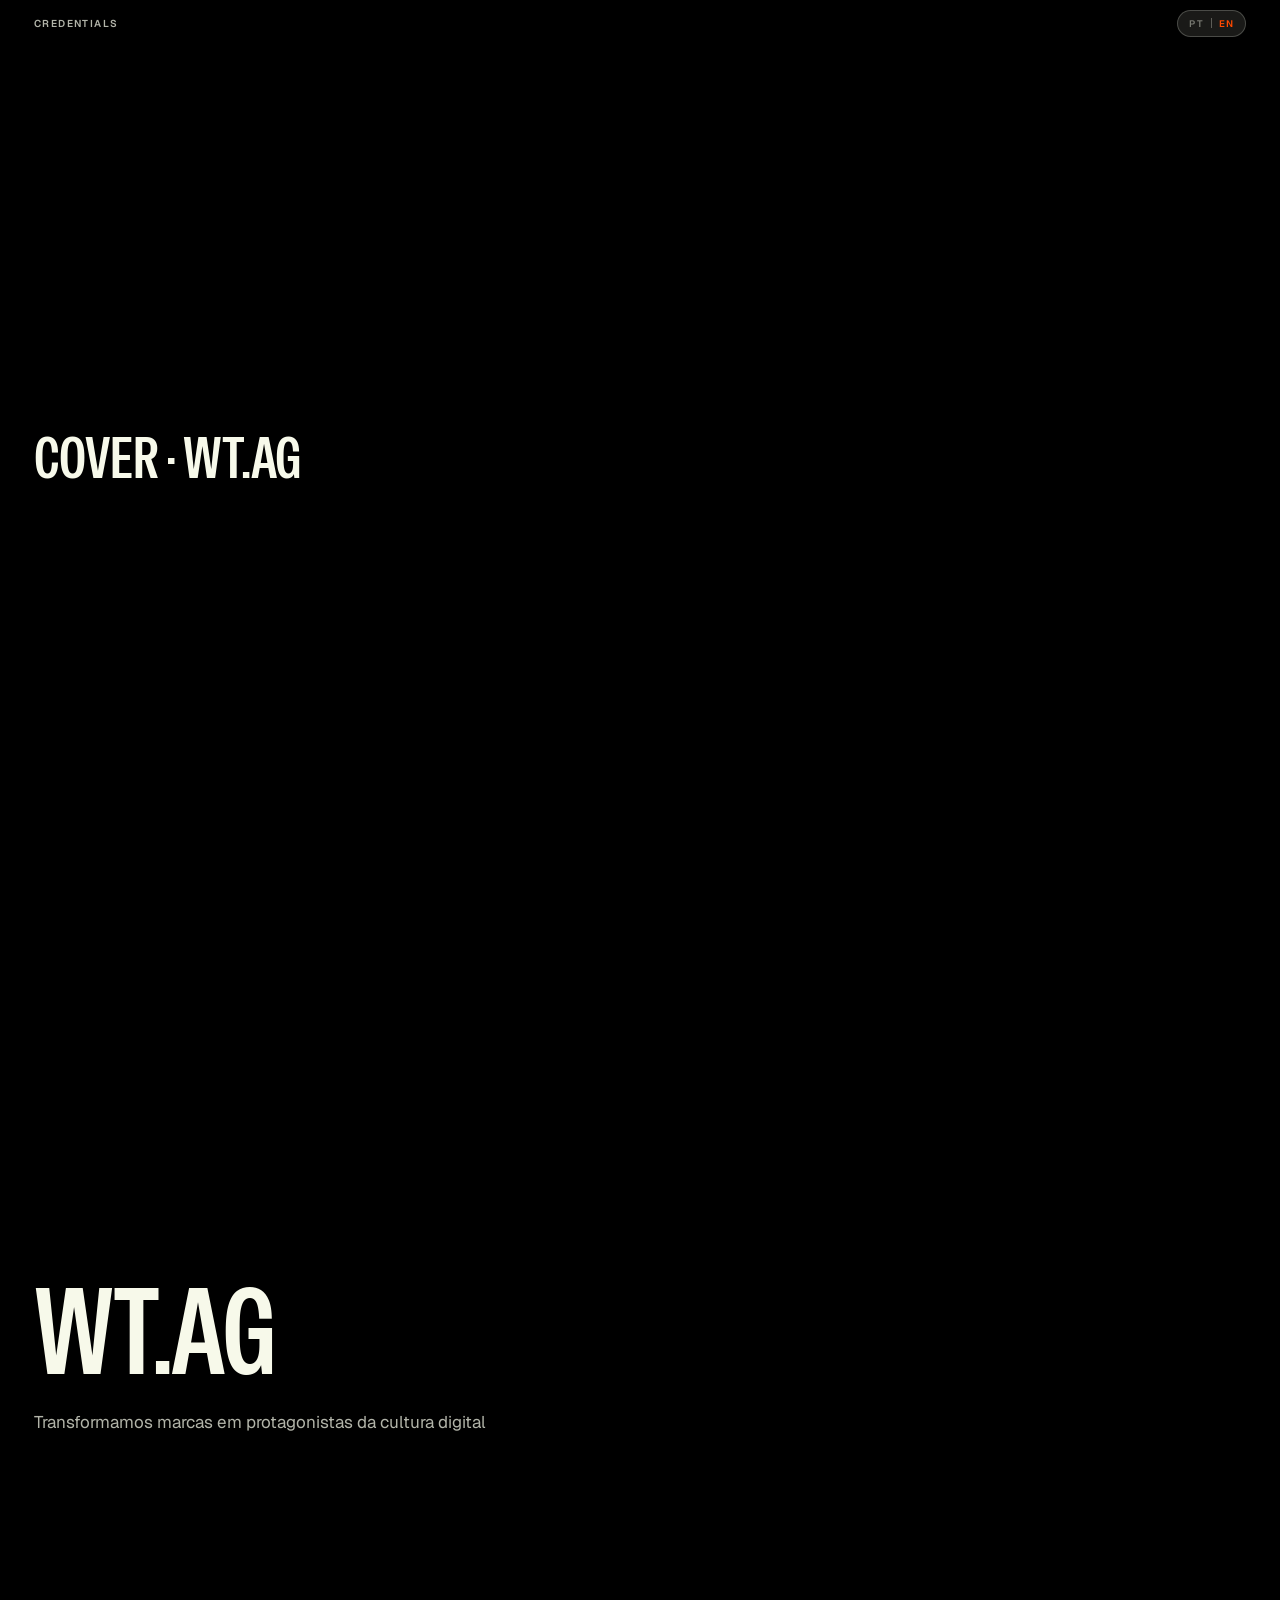
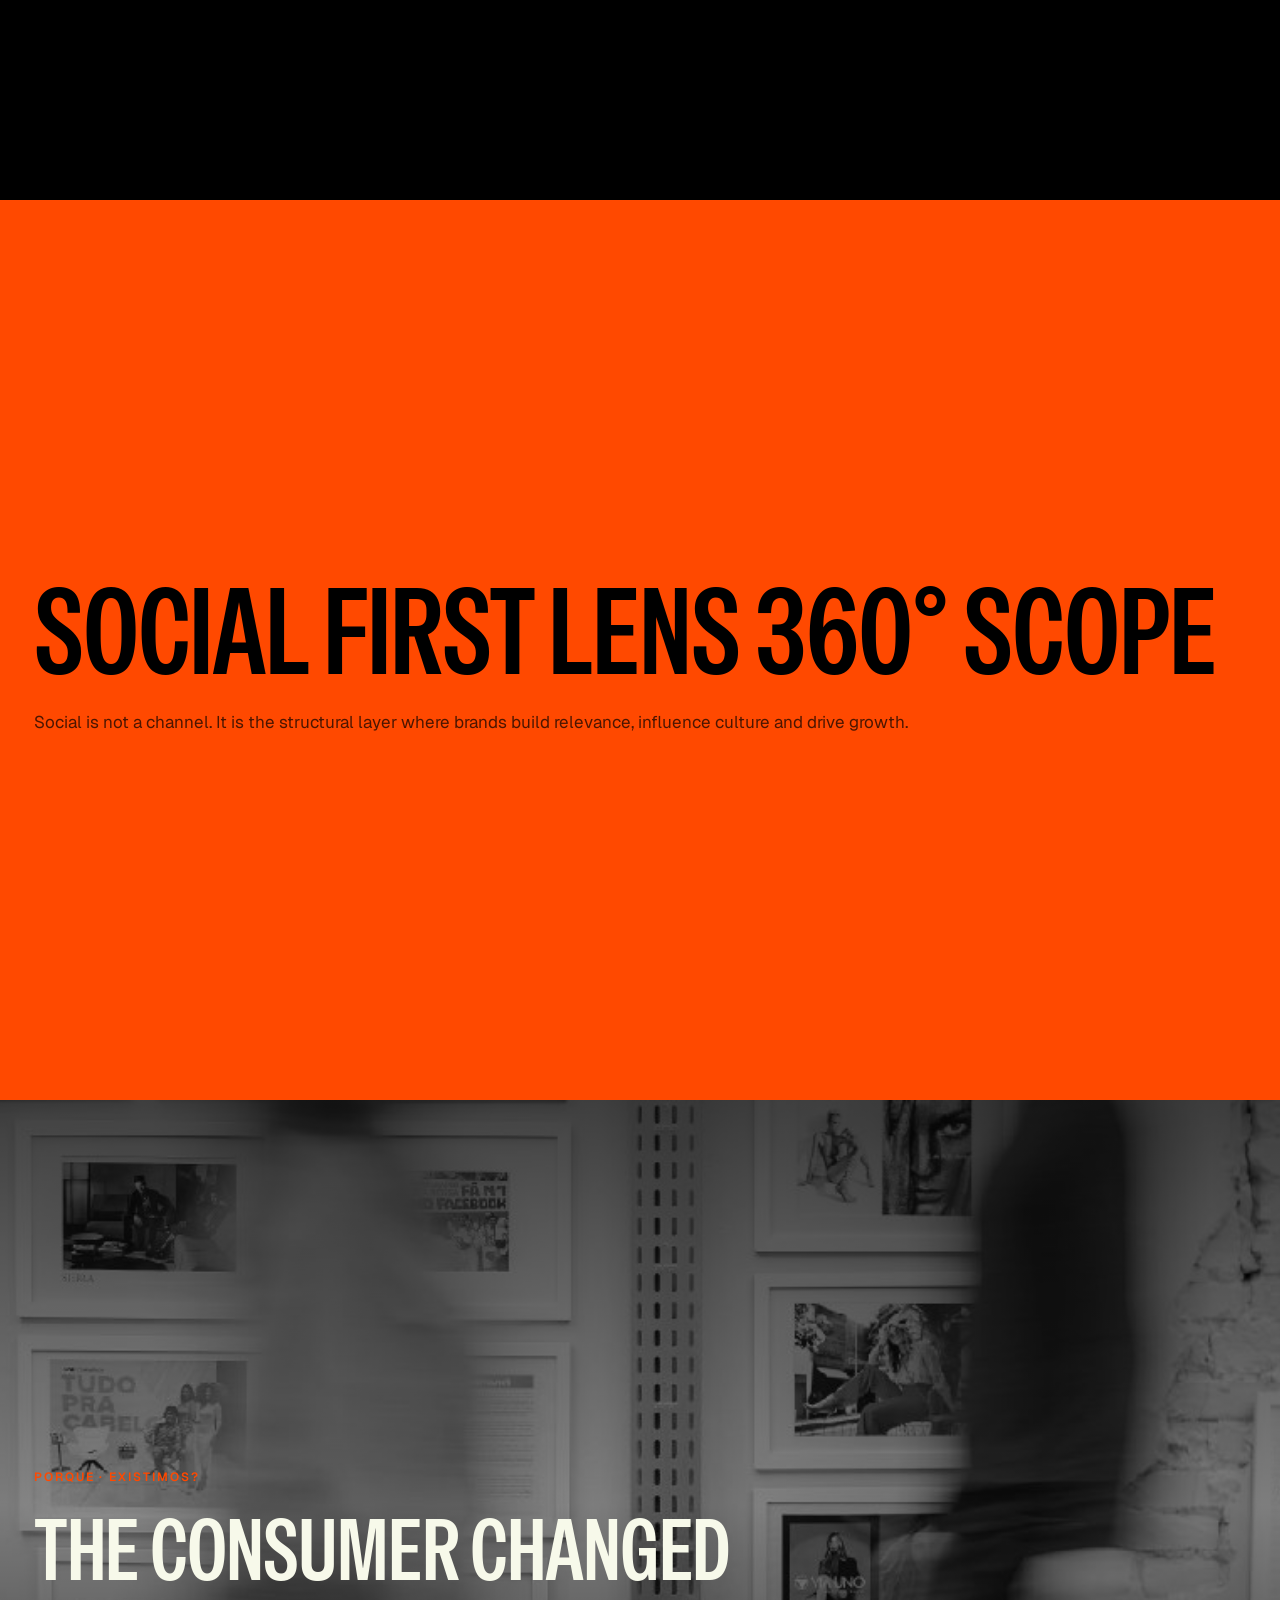
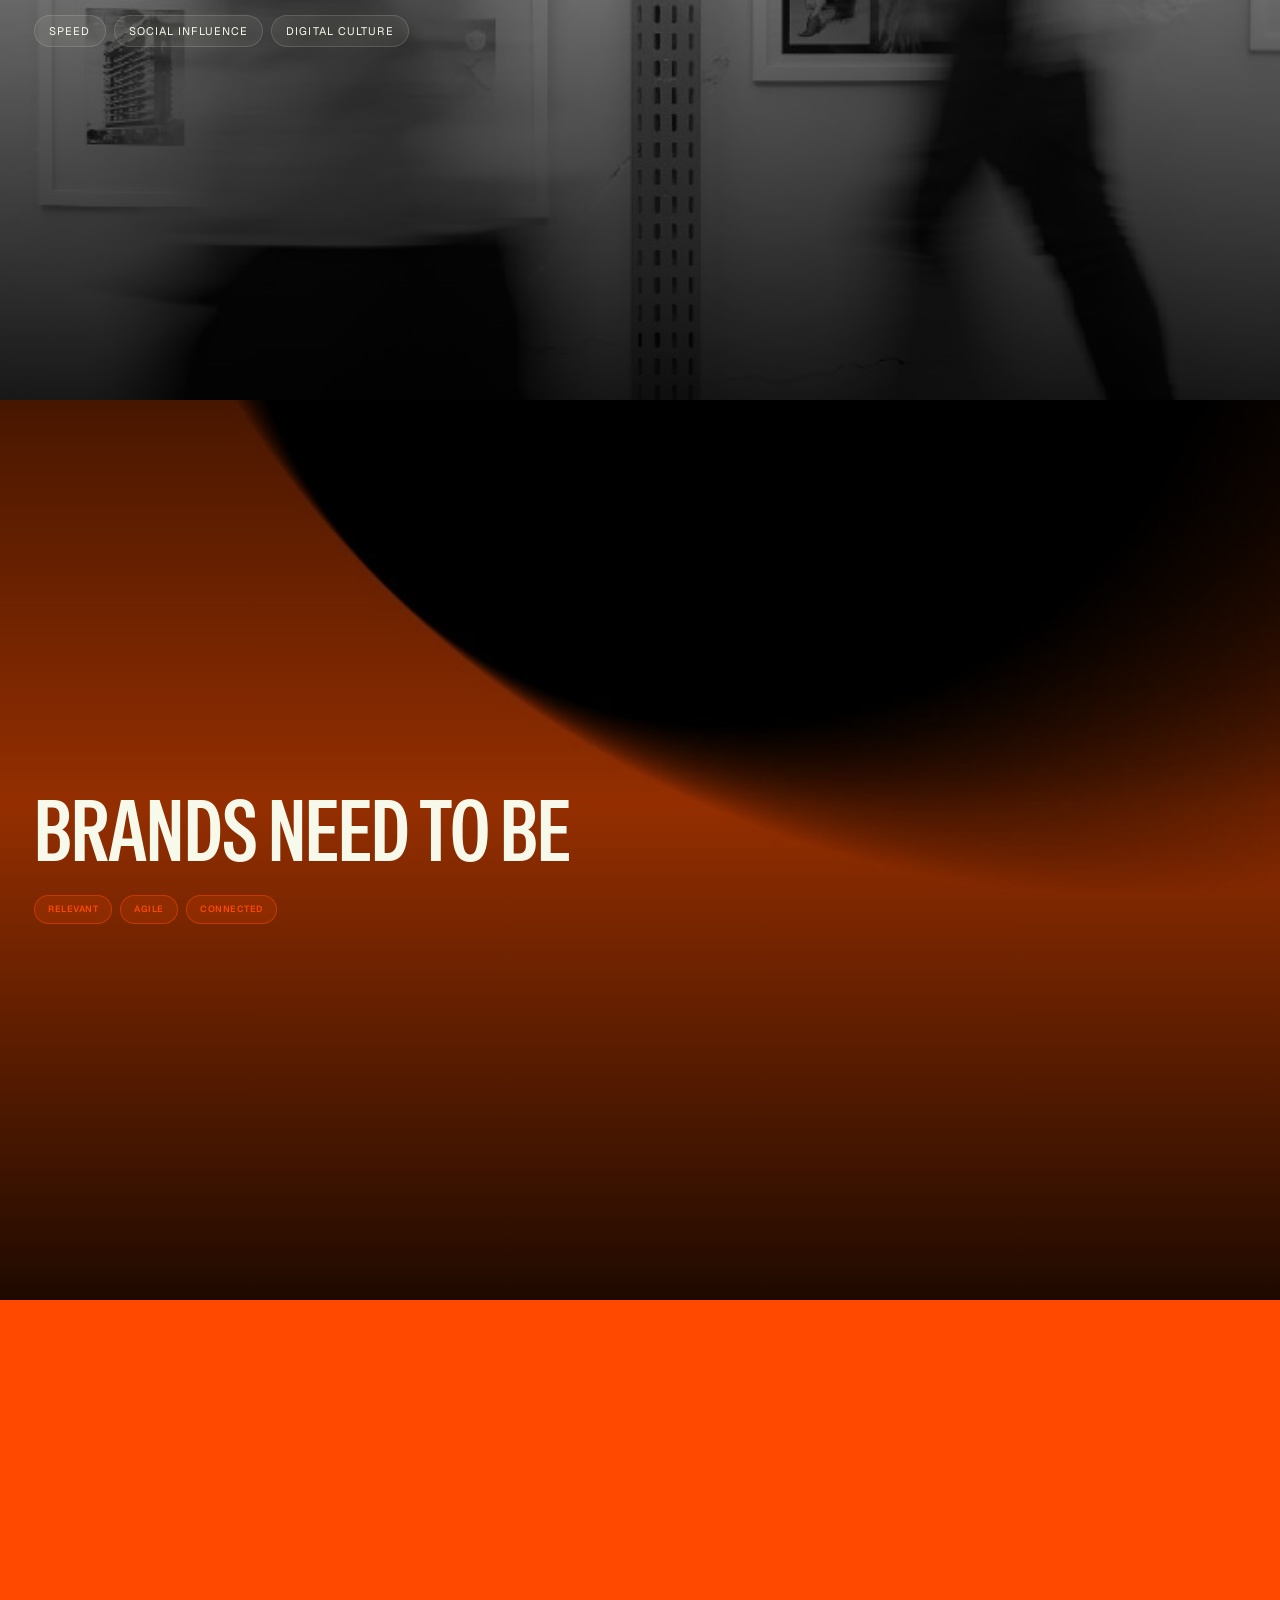
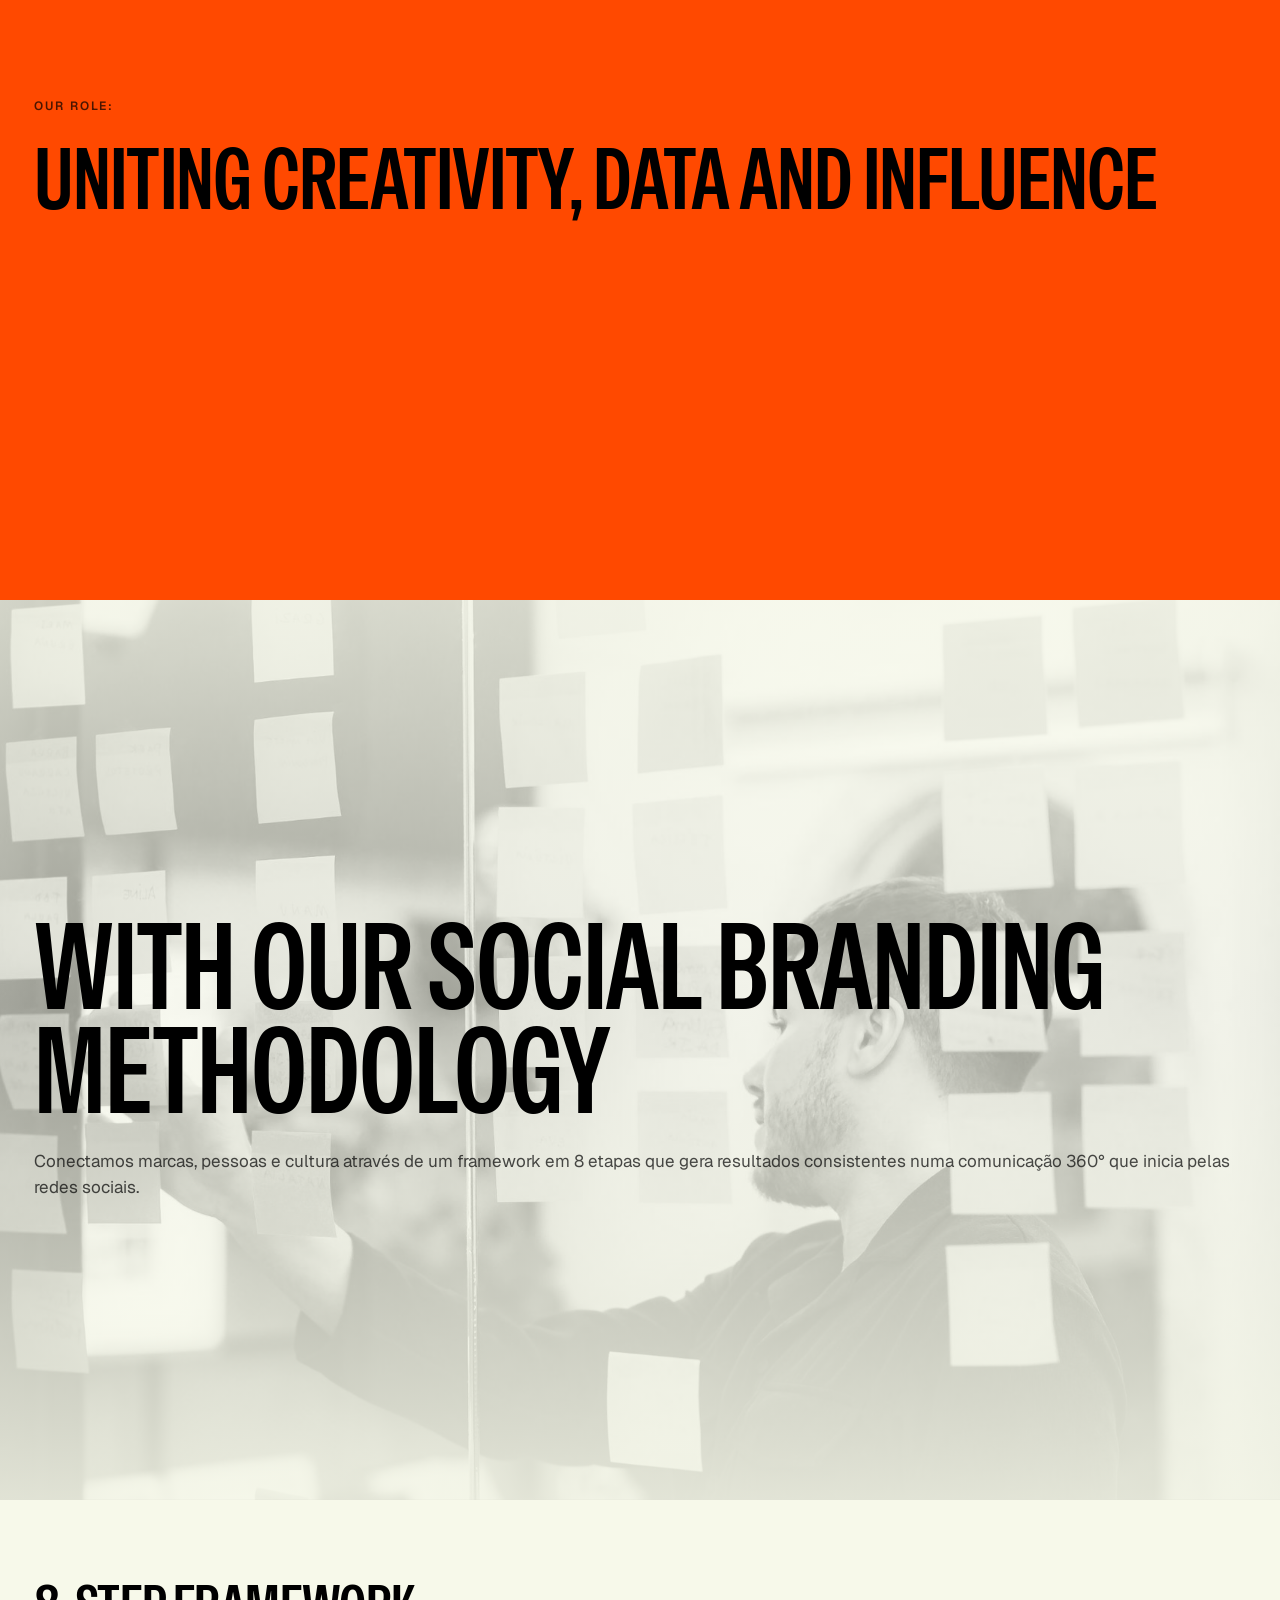
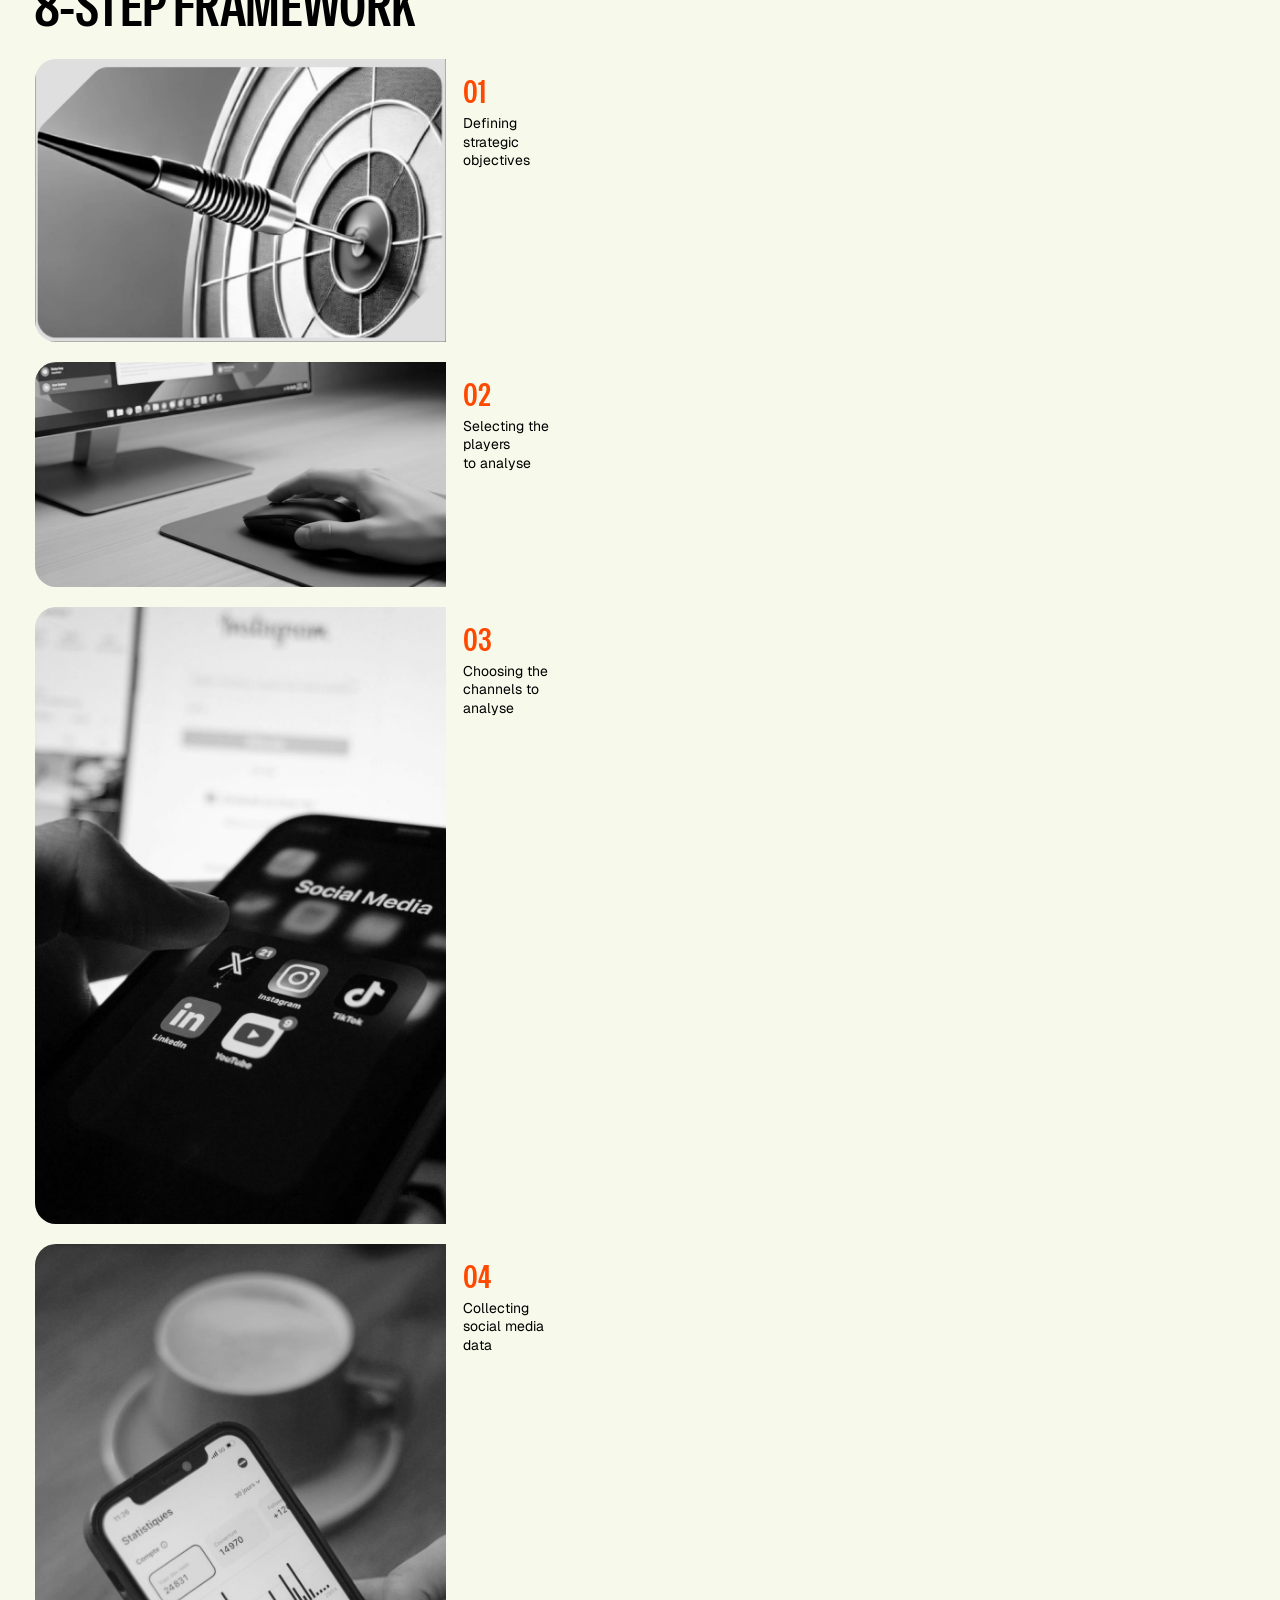
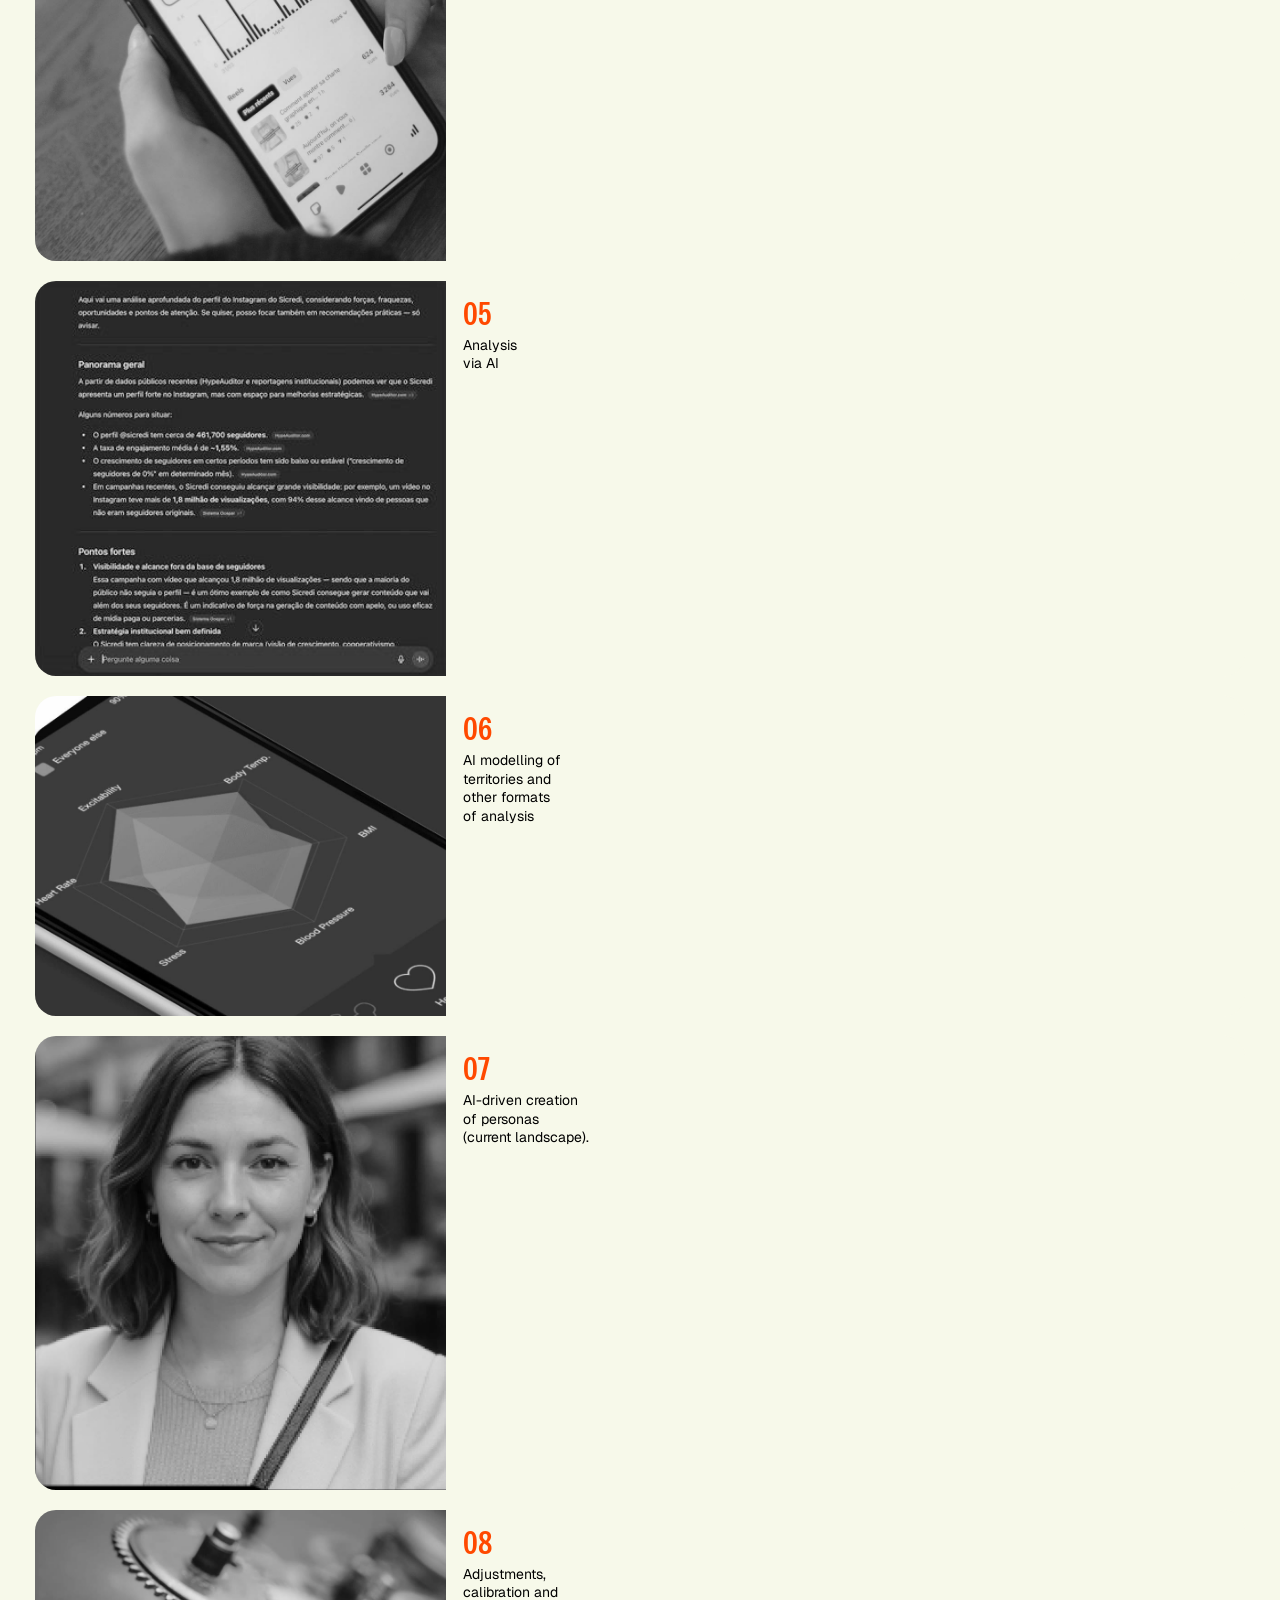
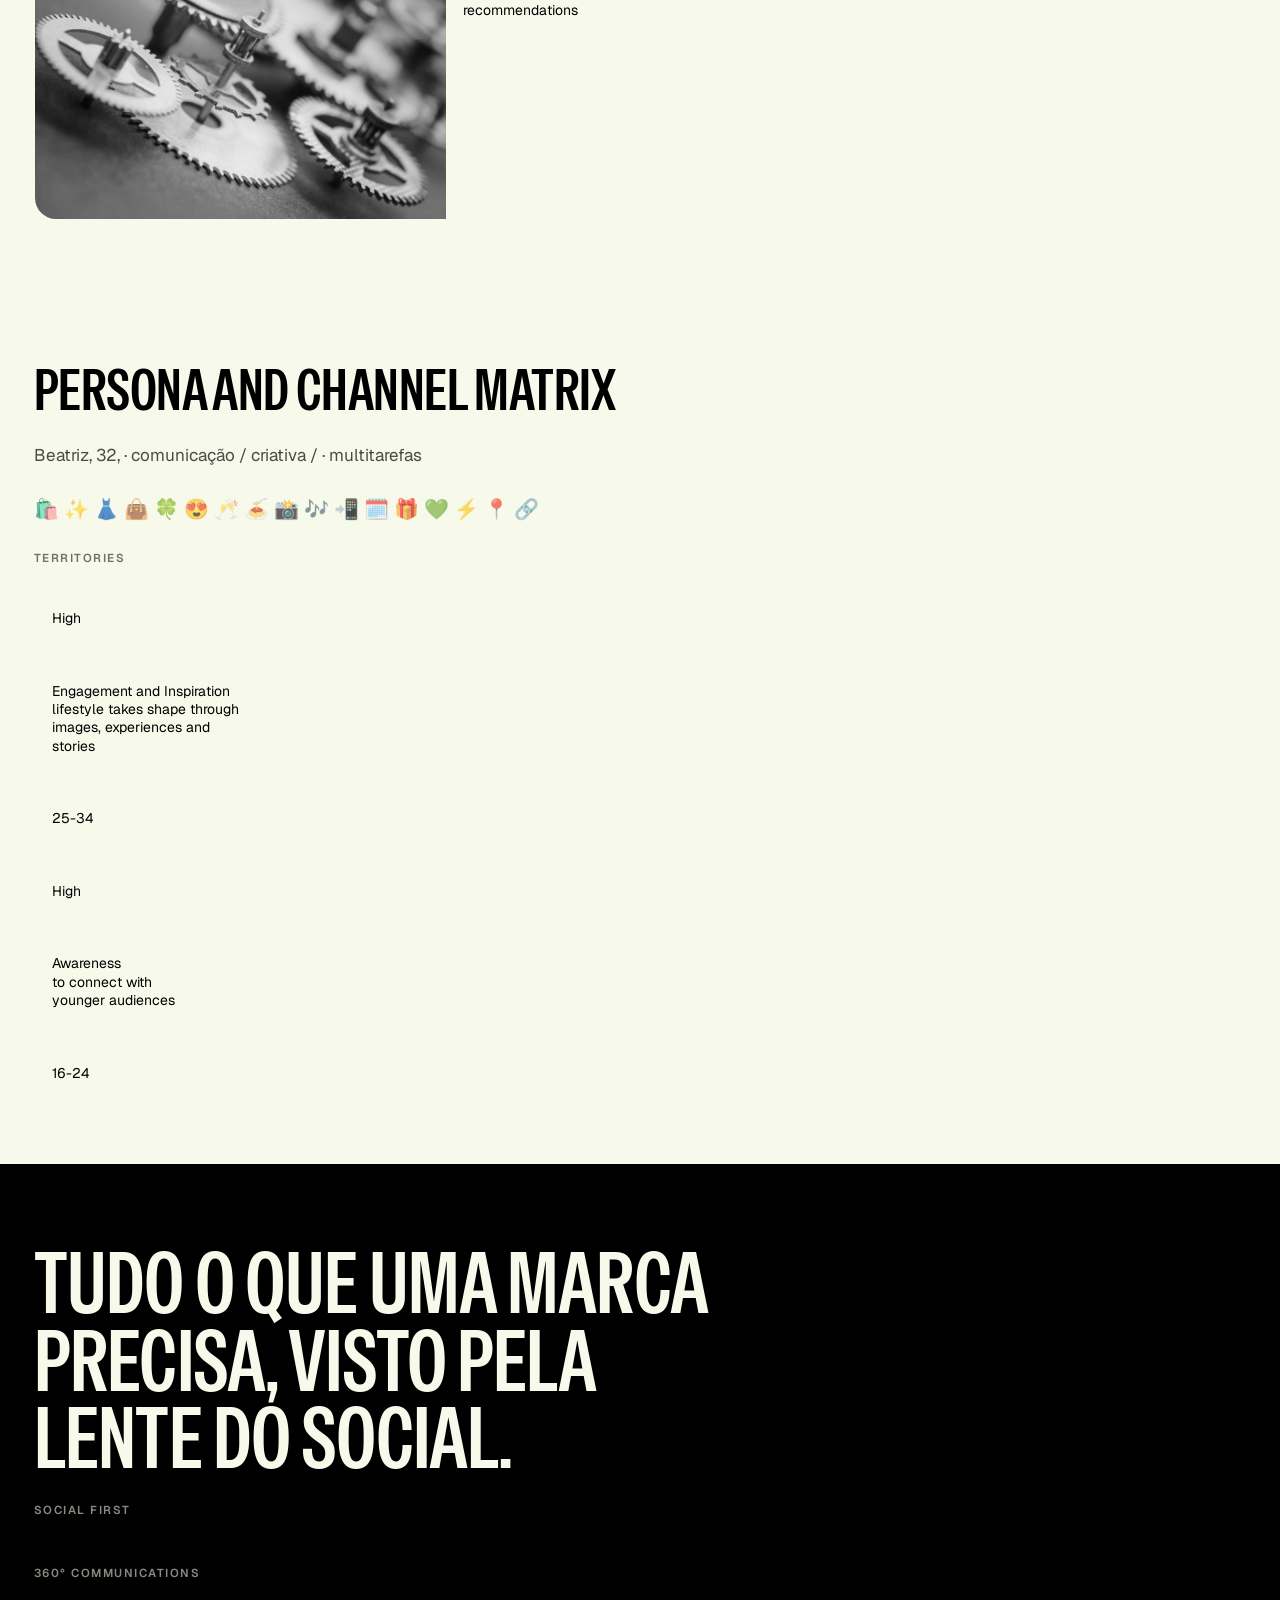
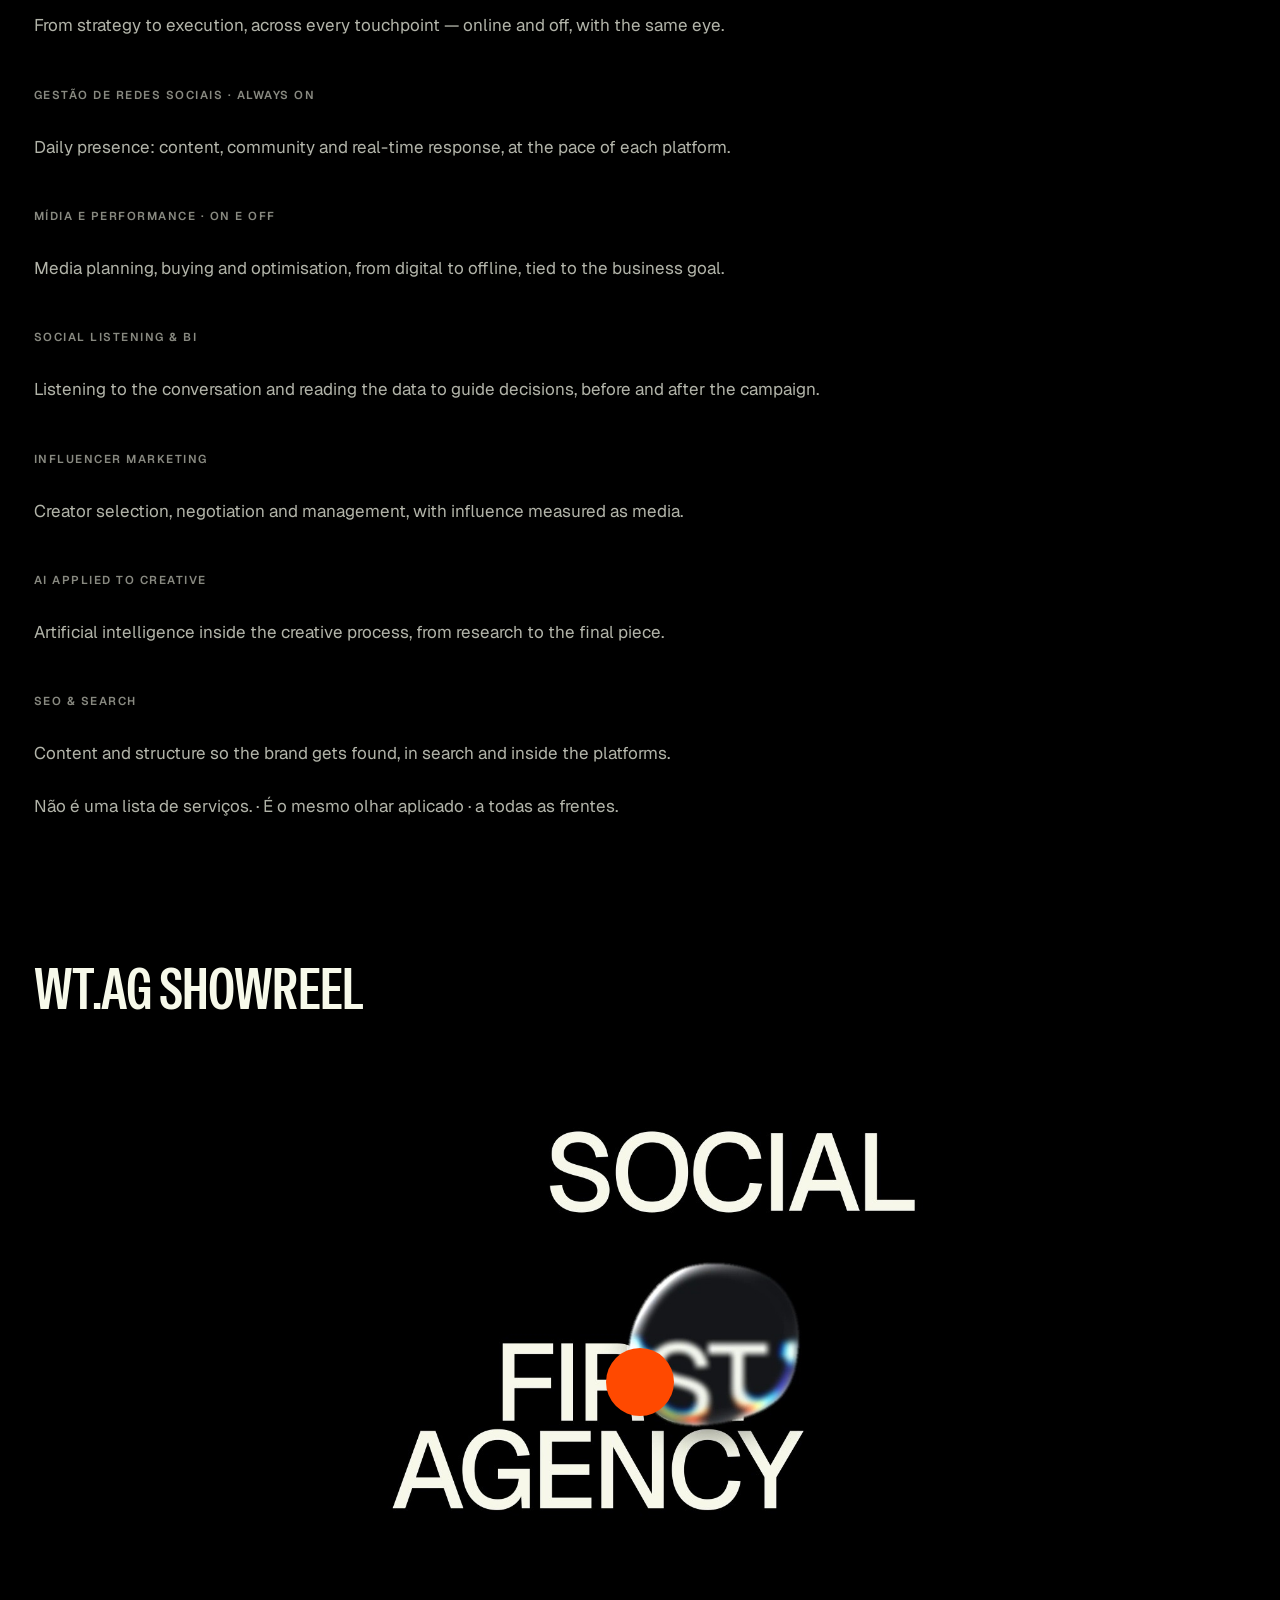
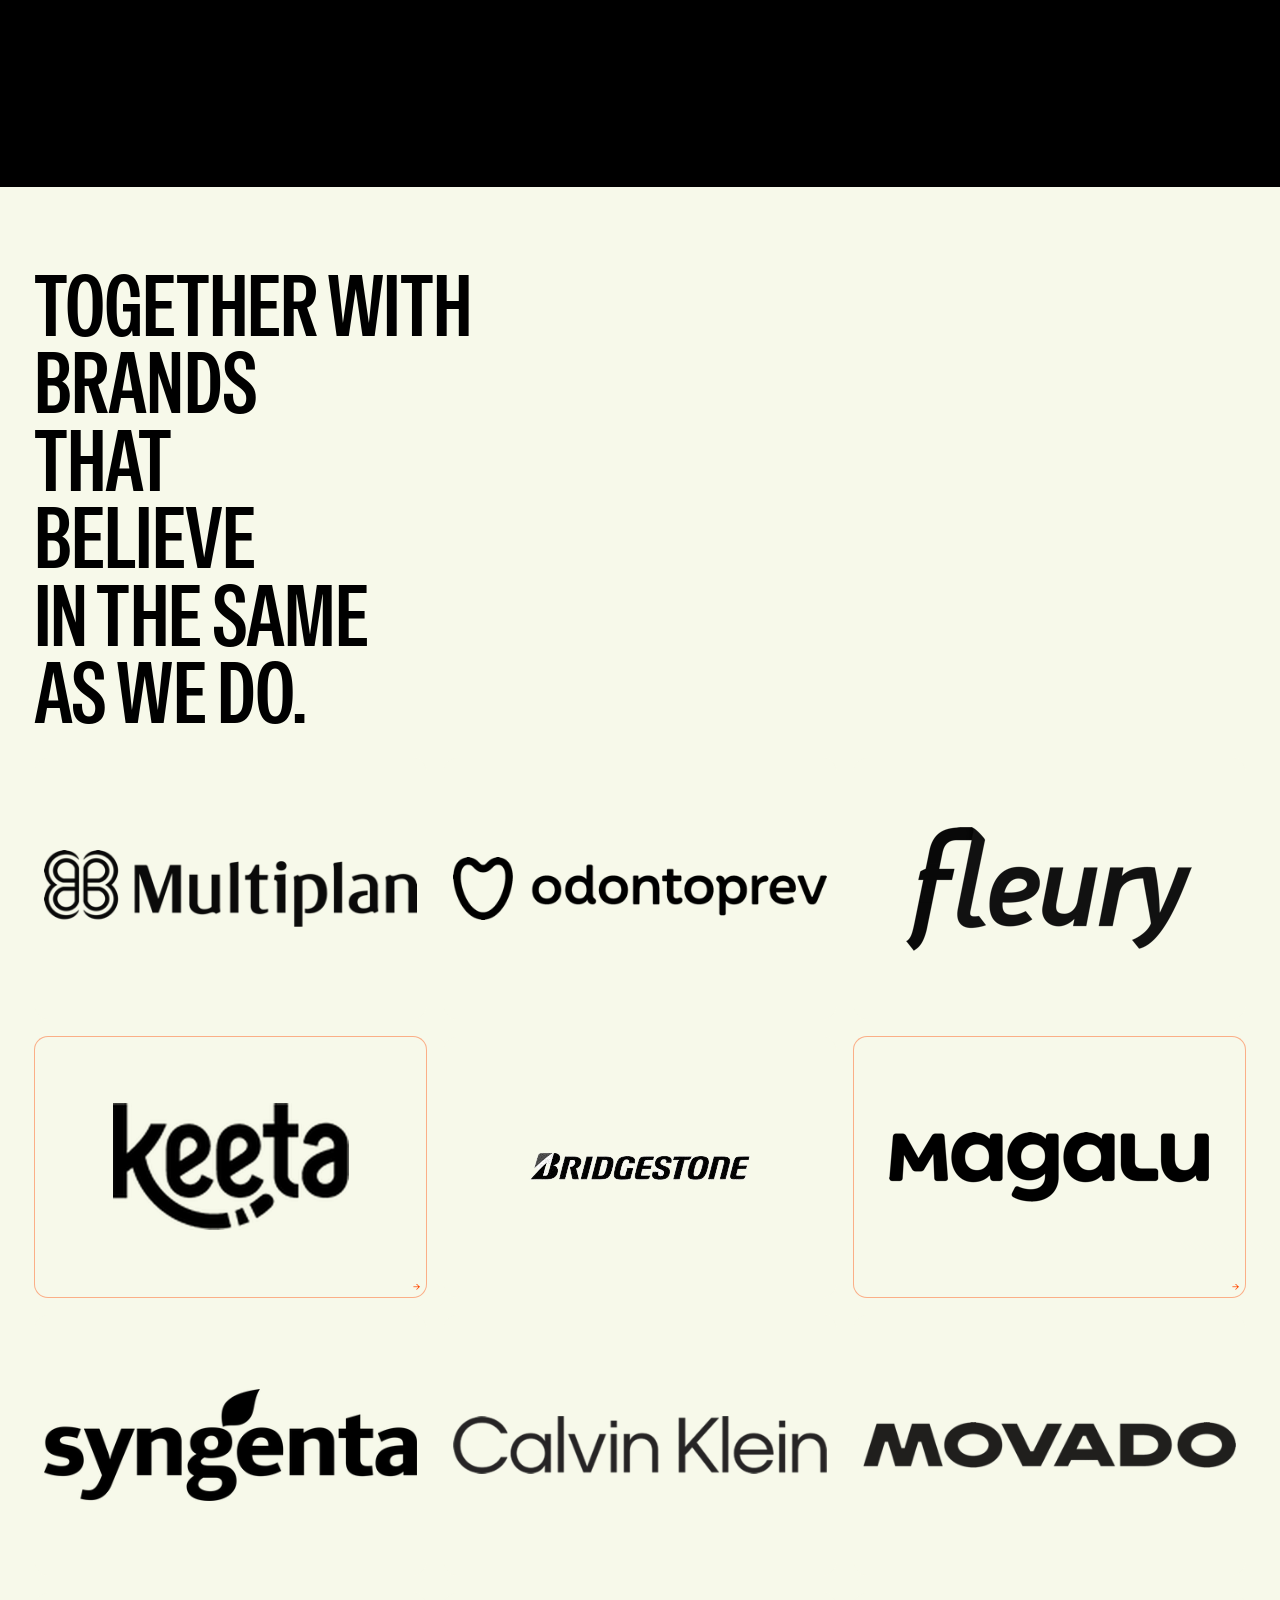
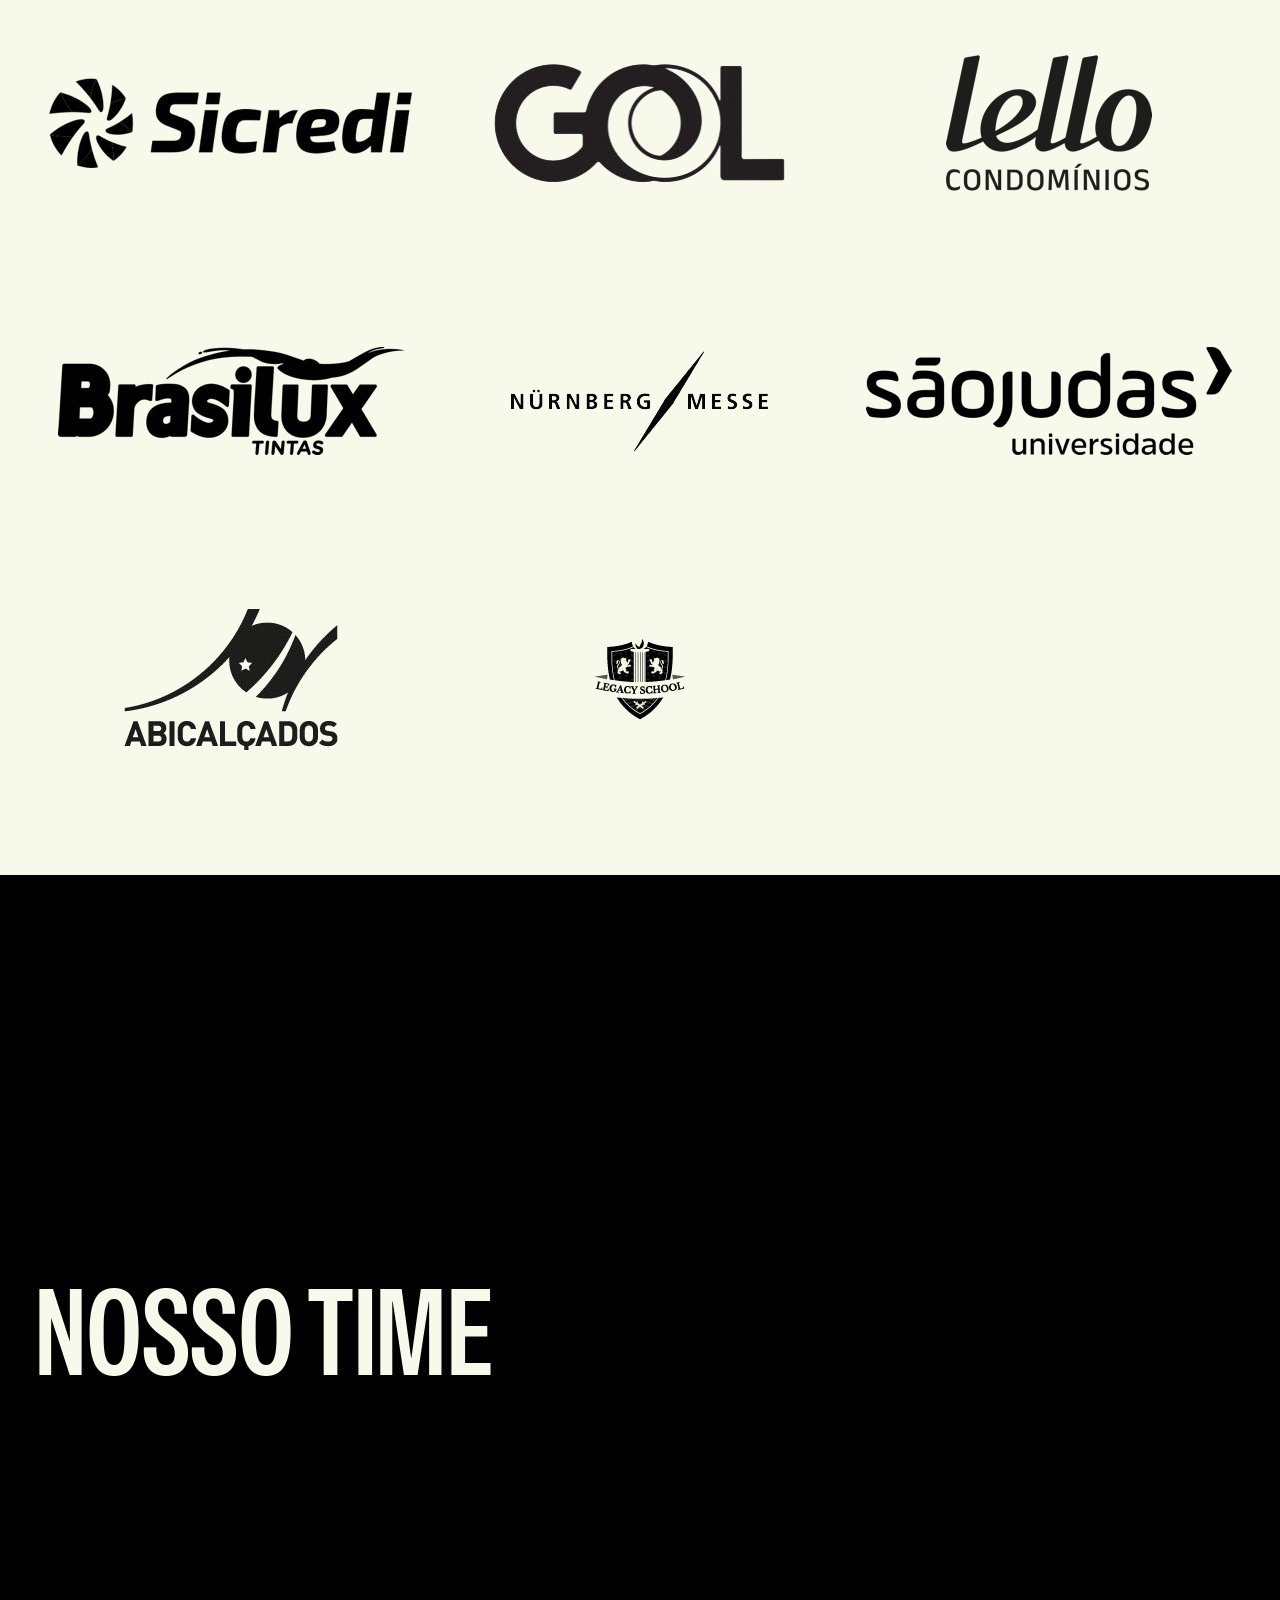
==== commit 1fcad4ef: "Ingles em toda abertura, e a mandala perde Conteudo e Criacao O deck lembrava a ultima escolha de id" ====
--- a/mobile.html
+++ b/mobile.html
@@ -6,7 +6,7 @@
 <title>WT.AG — Credenciais 2026</title>
 <meta name="description" content="Credenciais WT.AG 2026 — Social First Agency.">
 <meta name="theme-color" content="#000000">
-<link rel="stylesheet" href="css/mobile.css?v=195">
+<link rel="stylesheet" href="css/mobile.css?v=198">
 </head>
 <body>
 <!-- ══════════════════════════════════════════════════════════════════════════
@@ -97,8 +97,6 @@
 <p class="txt" style="margin-top:6px">Escuta das conversas e leitura dos dados para orientar a decisão, antes e depois da campanha.</p>
 <div class="rot" style="margin-top:22px">Influencer Marketing</div>
 <p class="txt" style="margin-top:6px">Seleção, negociação e gestão de criadores, com a influência medida como mídia.</p>
-<div class="rot" style="margin-top:22px">Conteúdo e Criação</div>
-<p class="txt" style="margin-top:6px">Ideia, roteiro e produção: still, motion, stop motion e live action, do social ao filme.</p>
 <div class="rot" style="margin-top:22px">IA Aplicada à Criação</div>
 <p class="txt" style="margin-top:6px">Inteligência artificial dentro do processo criativo, da pesquisa à peça final.</p>
 <div class="rot" style="margin-top:22px">SEO e Busca</div>
@@ -323,7 +321,8 @@
 <div><div class="rot">Repercussão</div><p class="vazio">Esta campanha não recebeu prêmios nem publicações na imprensa.</p></div>
 </section>
 <section class="sec" data-titulo="Capa · Bridgestone">
-<img style="width:min(58%,240px);height:auto" data-lazy="assets/img/logos-capas/bridgestone.png" alt="Bridgestone">
+<img style="width:min(58%,240px);height:auto" data-lazy="assets/img/logos-capas/bridgestone.svg" alt="Bridgestone">
+<img style="width:min(58%,240px);height:auto" data-lazy="assets/img/logos-capas/firestone.svg" alt="Firestone">
 <div class="rot">PNEUS E MOBILIDADE</div>
 <p class="txt">Bridgestone e Firestone, do maior fabricante de pneus do mundo: presença em mais de 150 países e duas fábricas no Brasil. A Firestone soma mais de 95 anos de história por aqui.</p>
 </section>
@@ -415,7 +414,7 @@
 <div id="painel"><button class="fechar" type="button">×</button><div class="cx"></div></div>
 <div id="player"><button class="fechar" type="button">×</button></div>
 
-<script src="js/i18n-dic.js?v=195"></script>
-<script src="js/mobile.js?v=195"></script>
+<script src="js/i18n-dic.js?v=198"></script>
+<script src="js/mobile.js?v=198"></script>
 </body>
 </html>
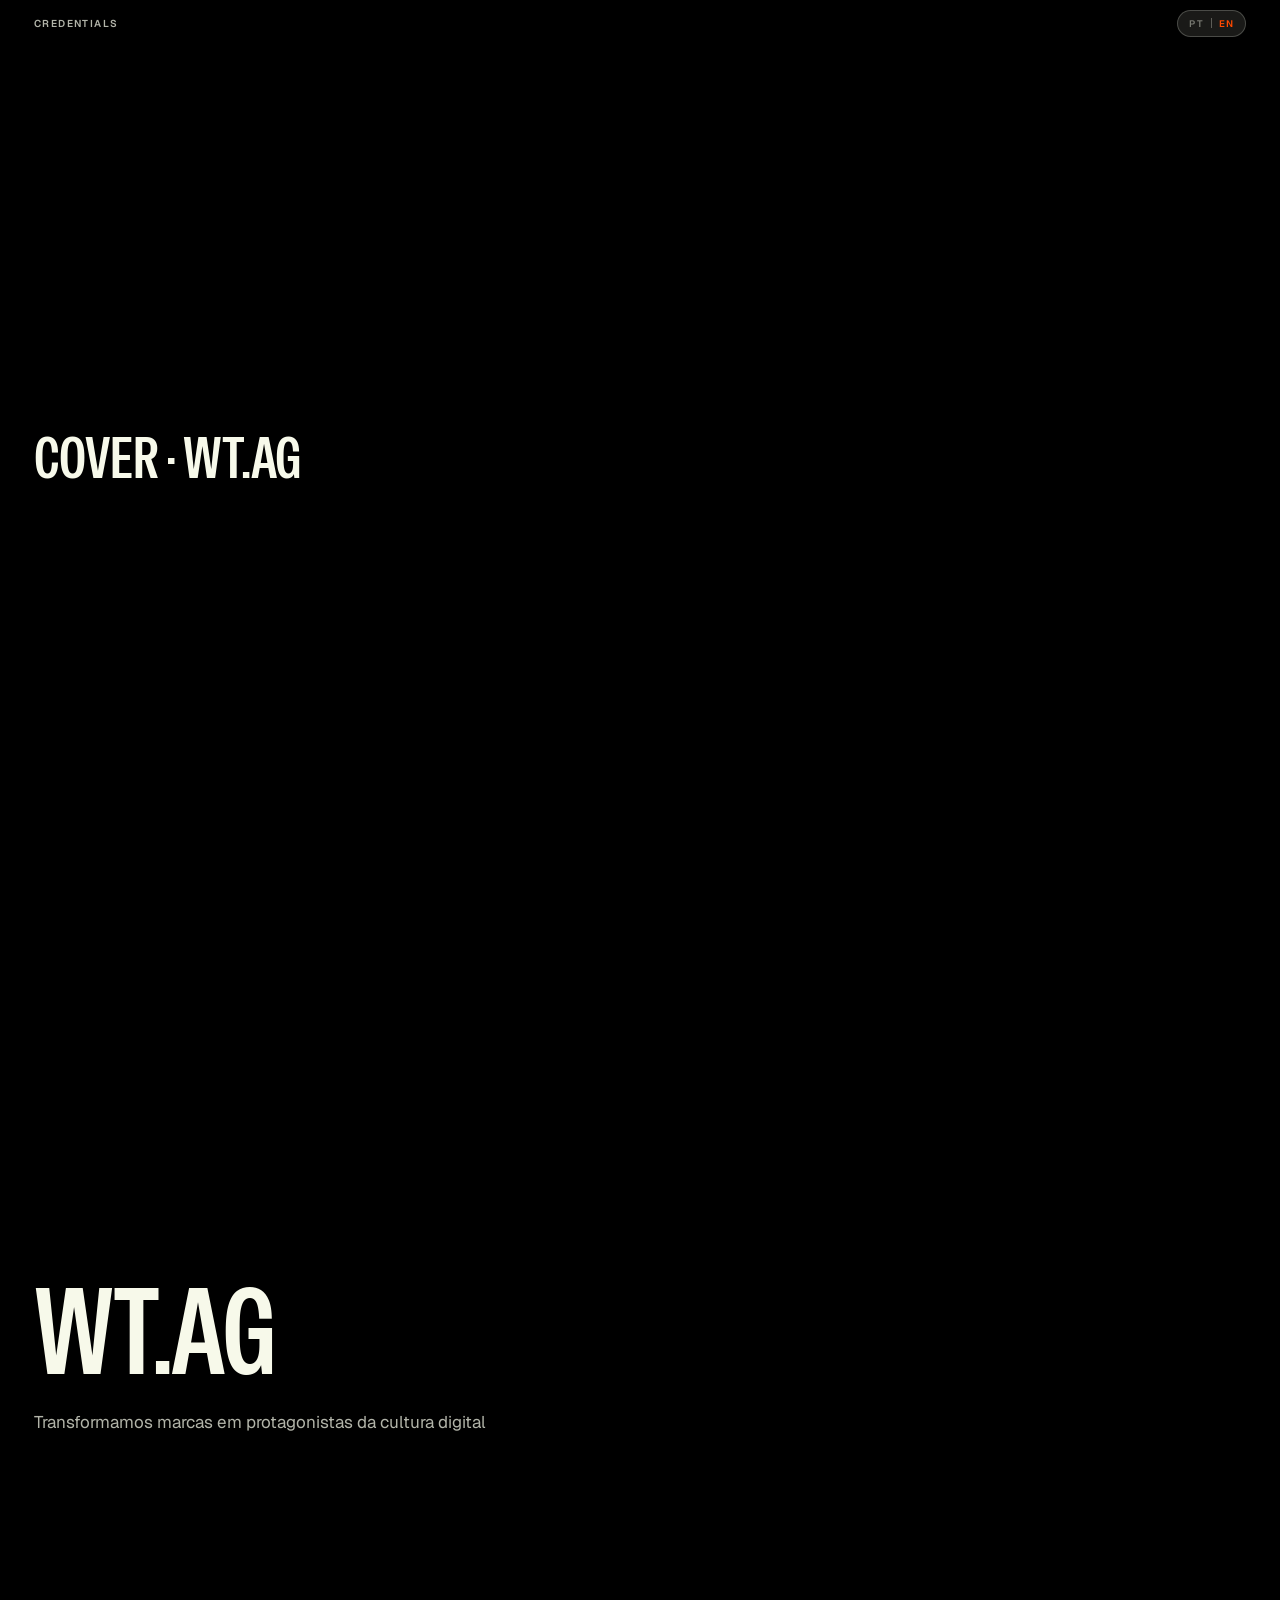
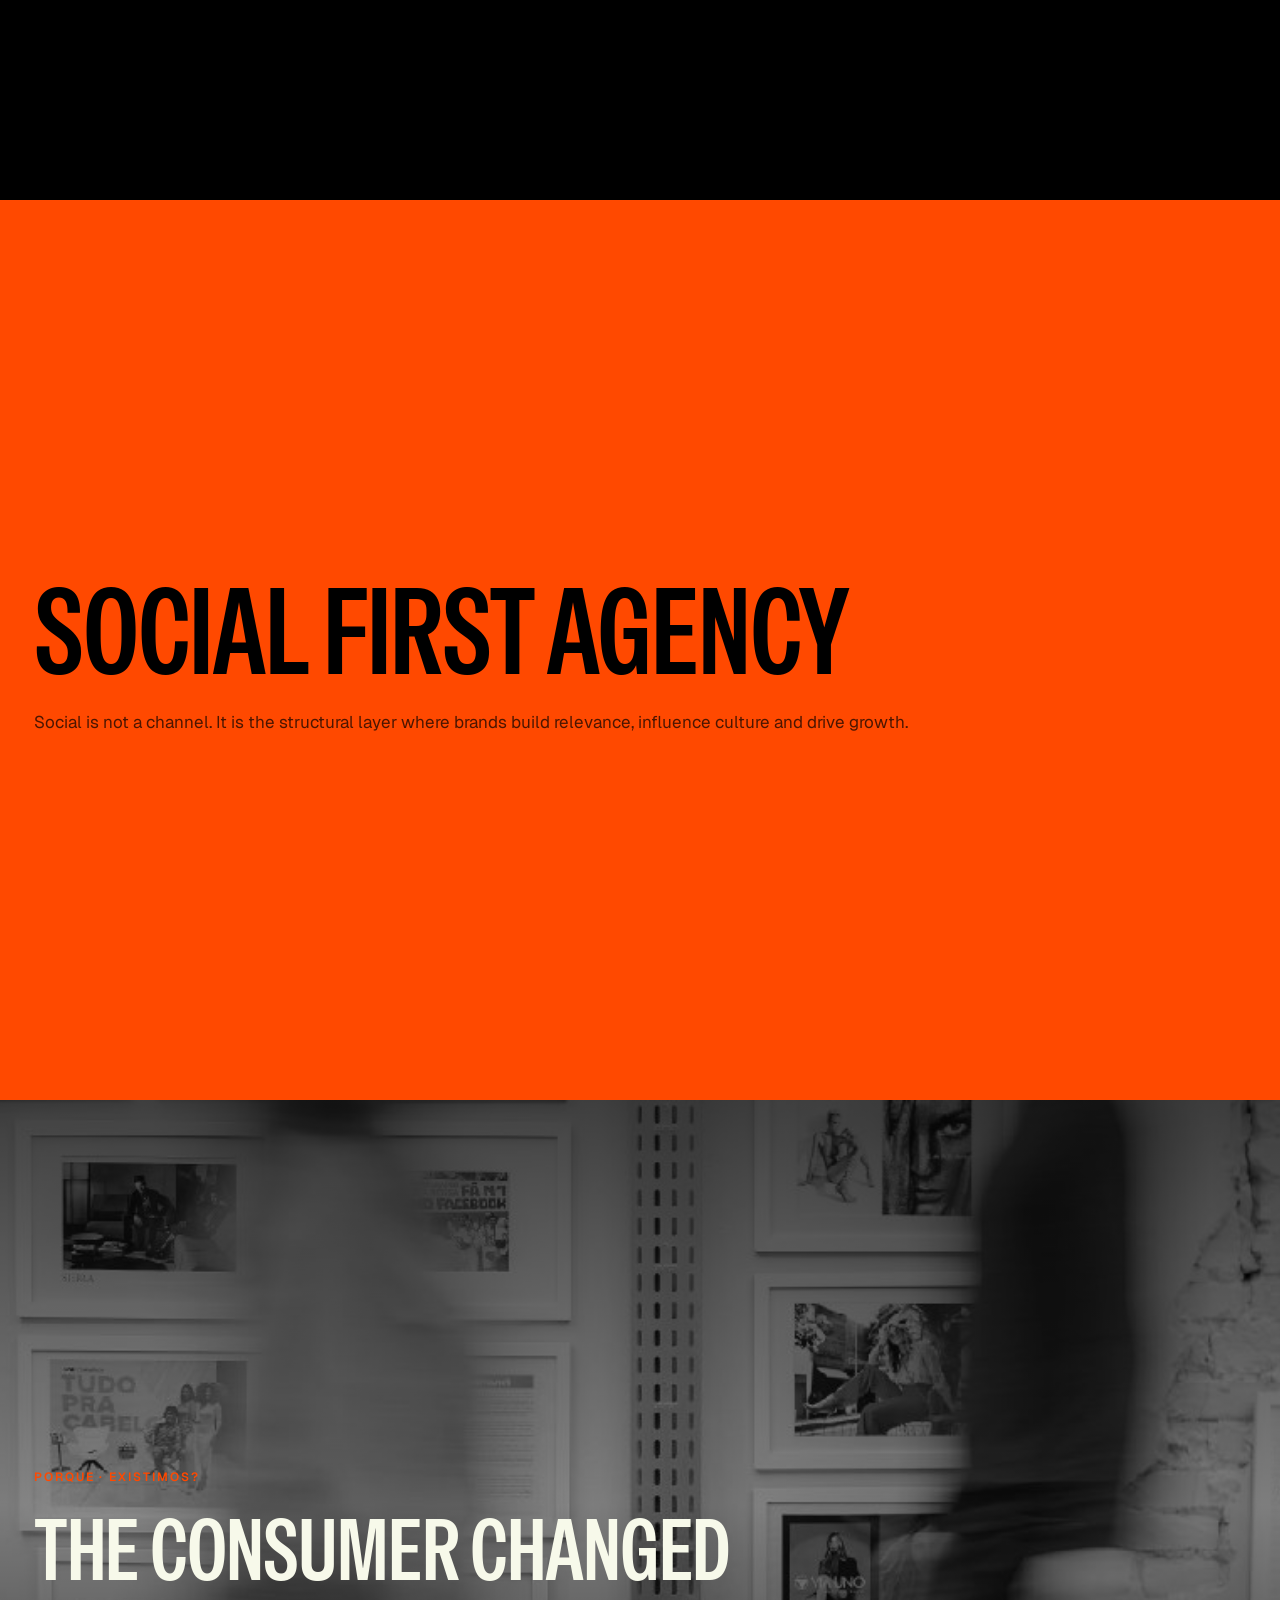
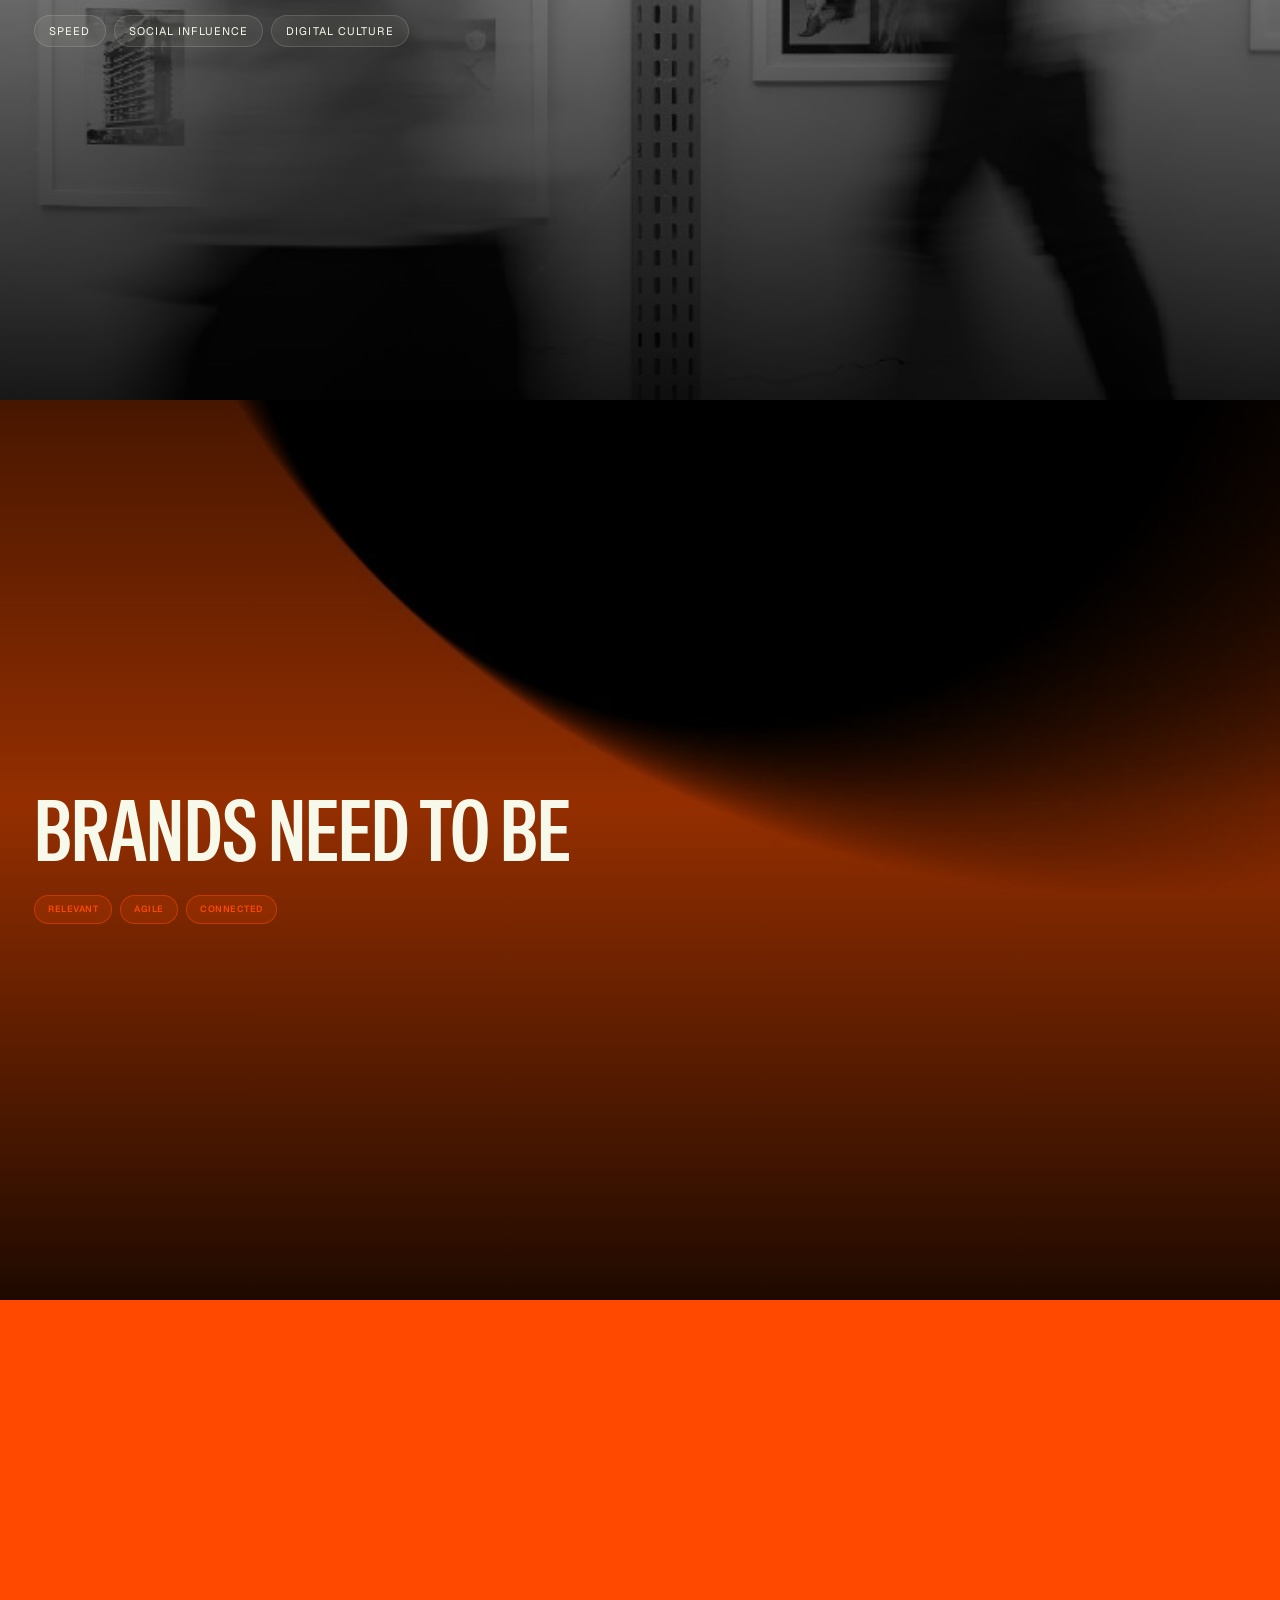
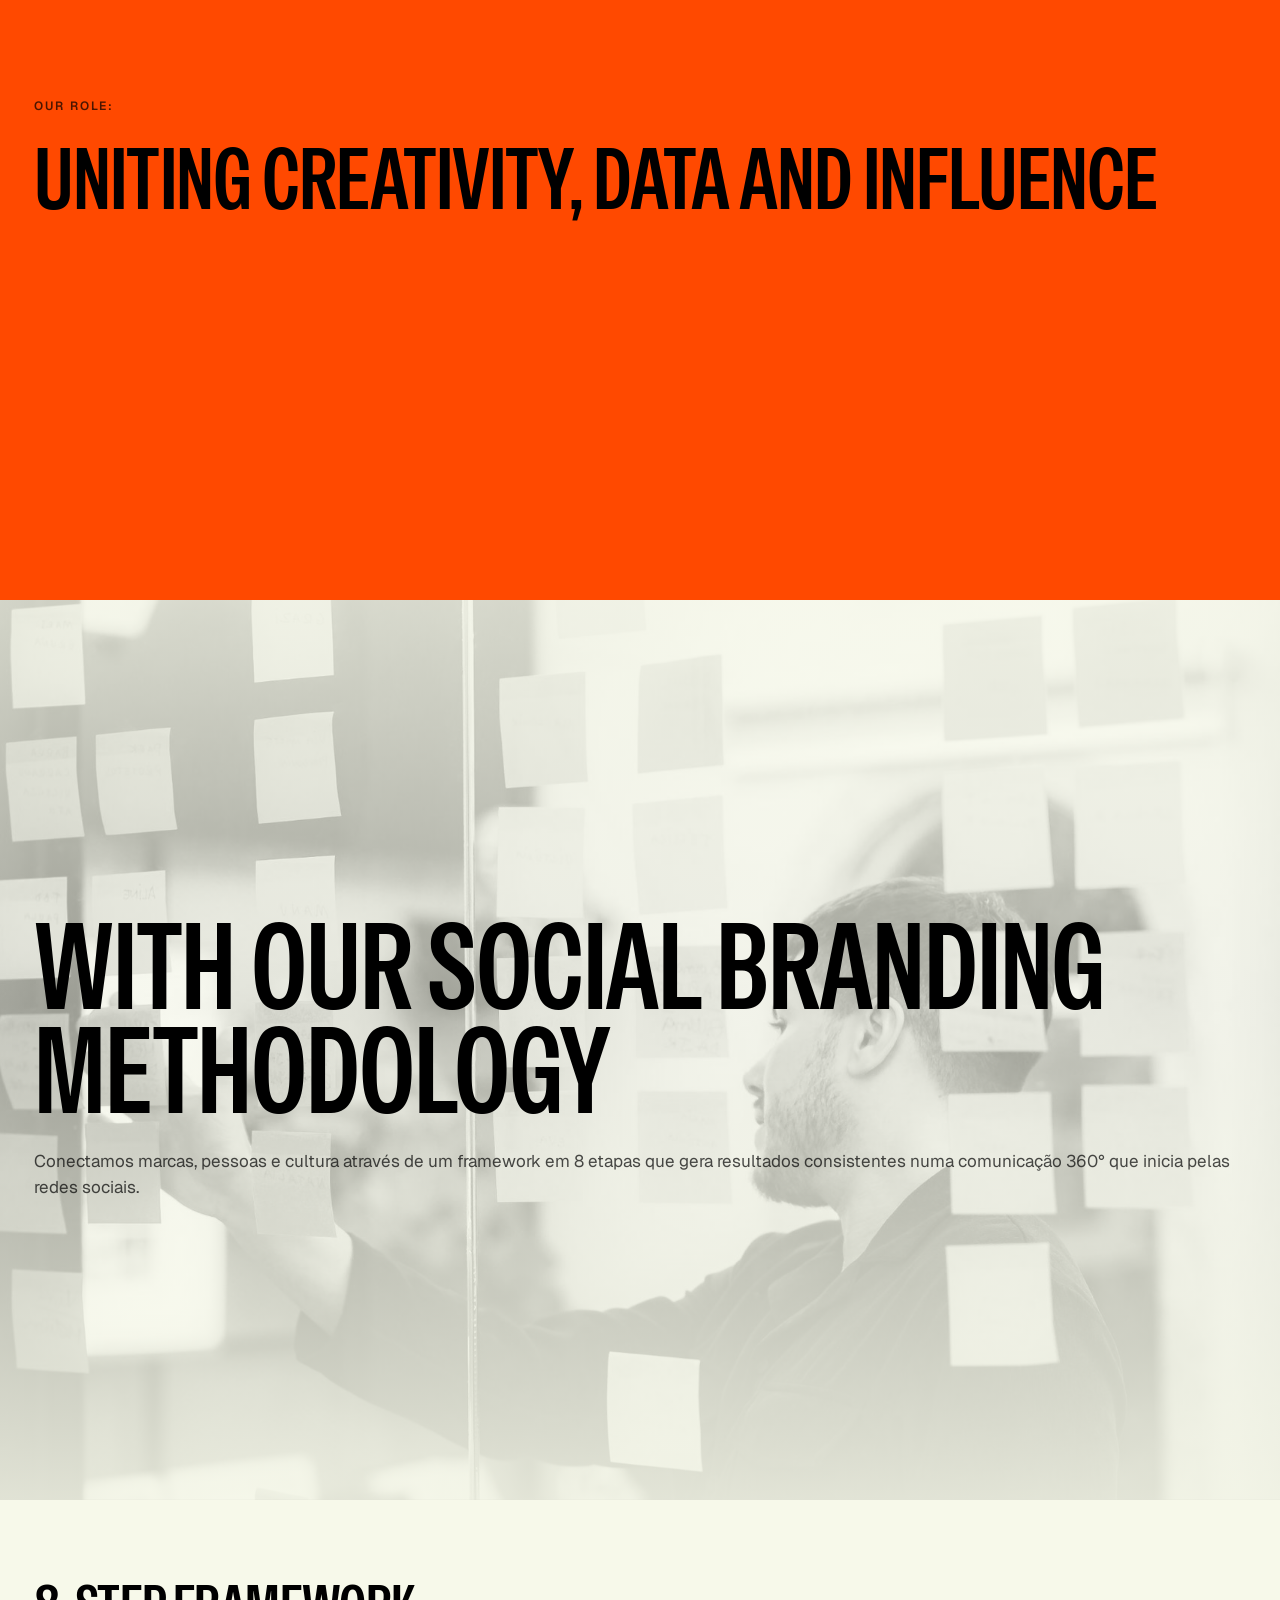
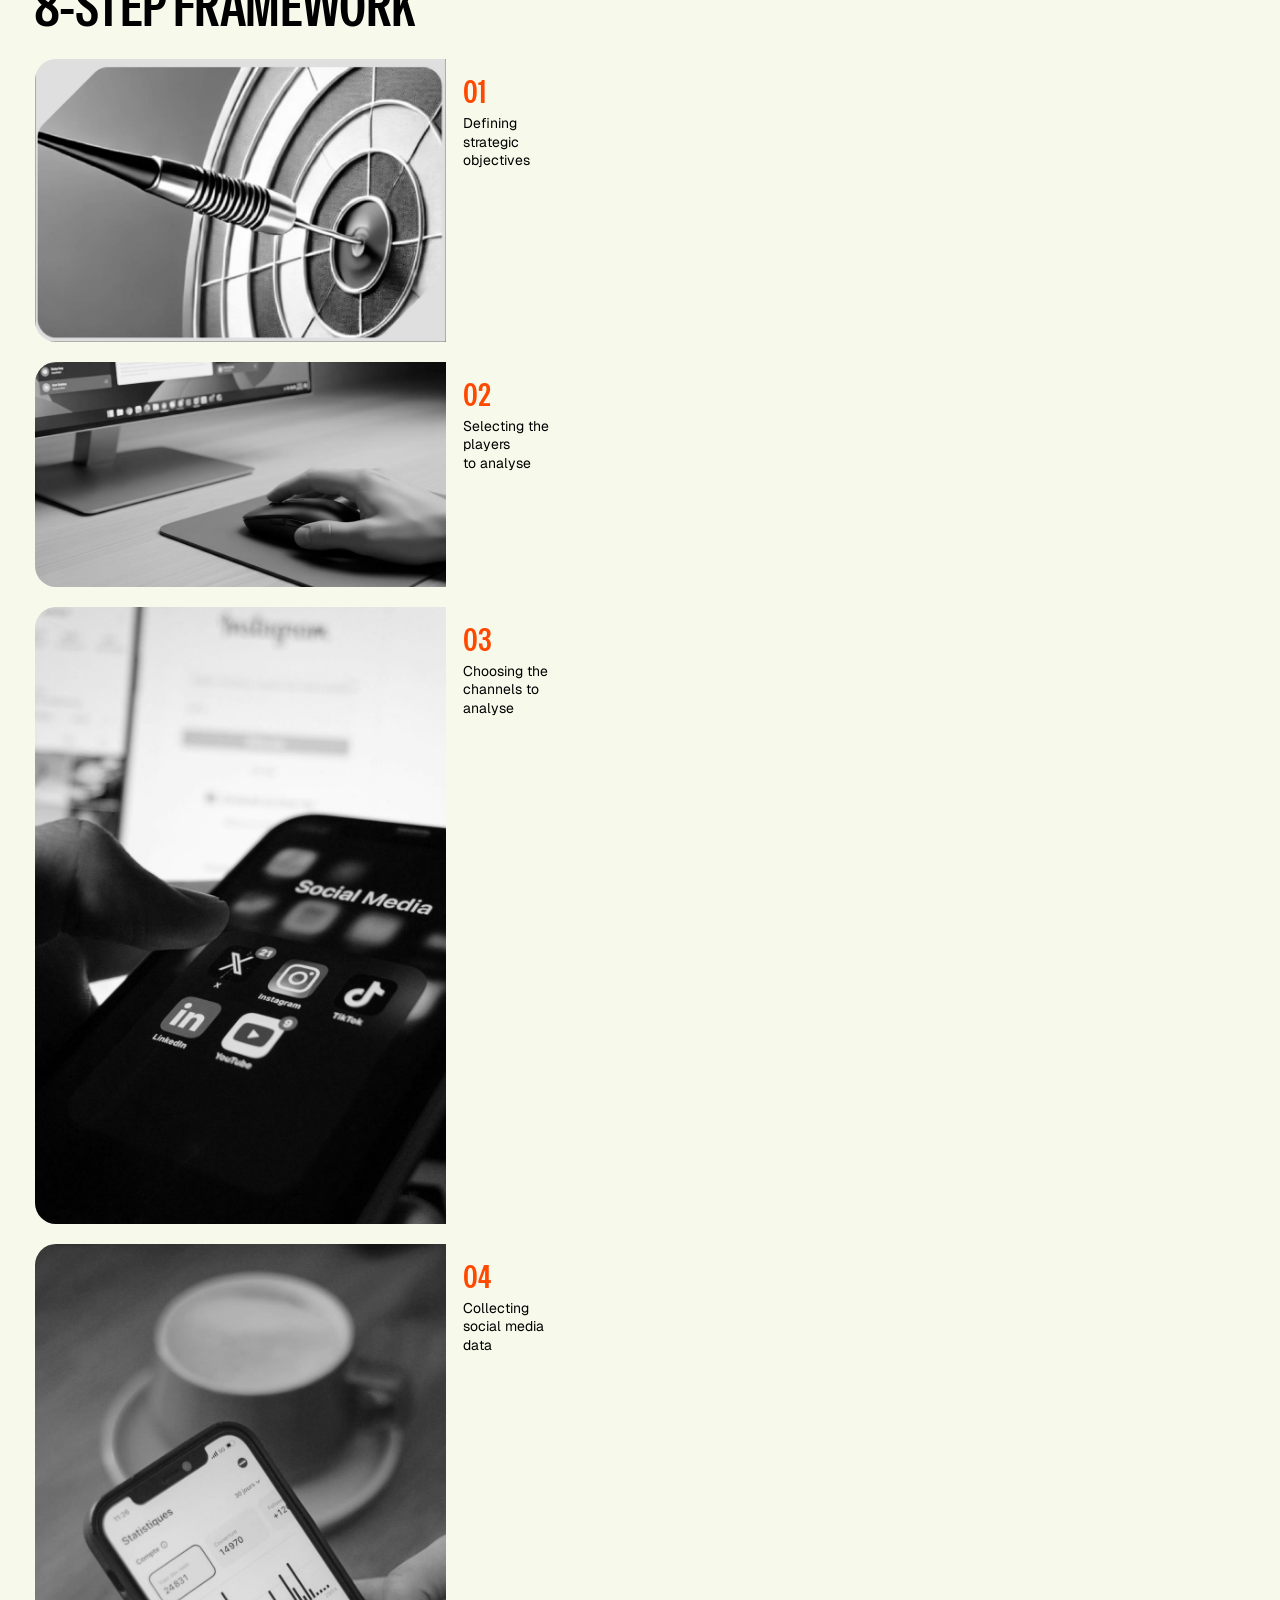
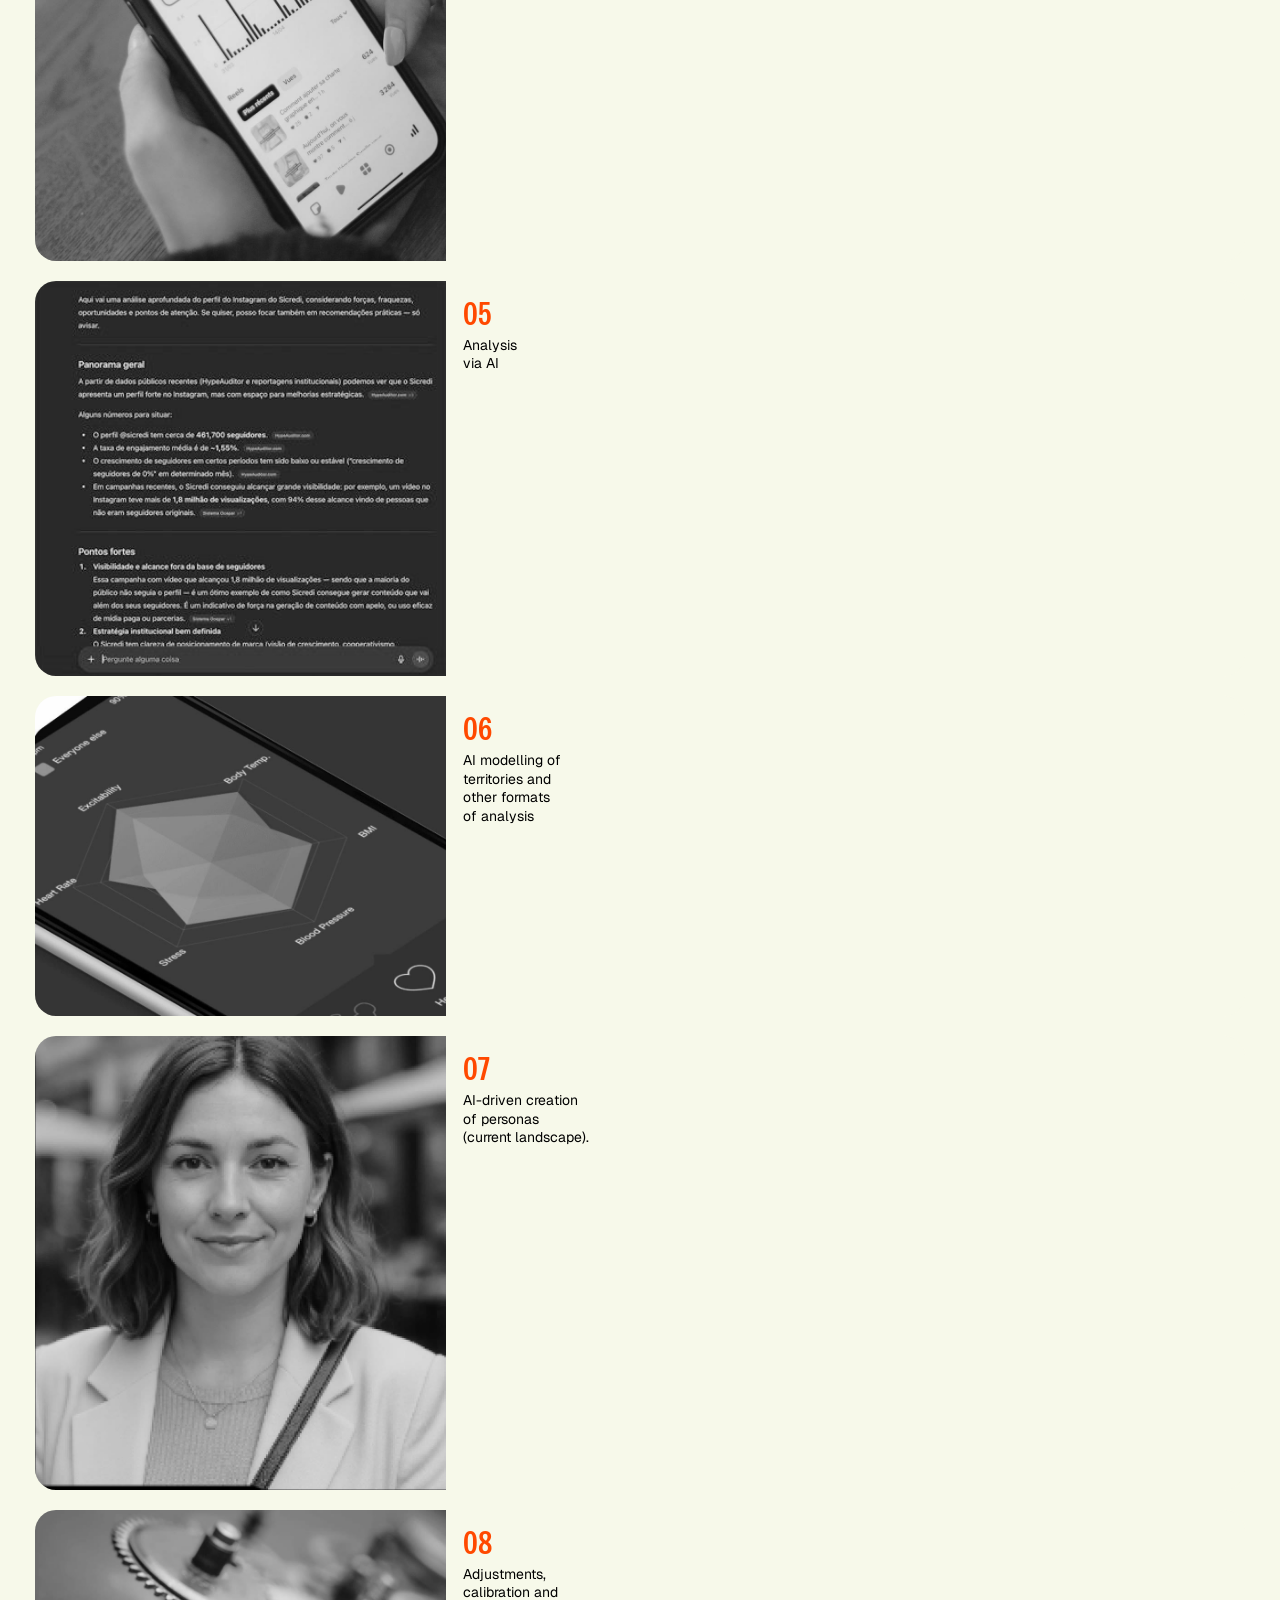
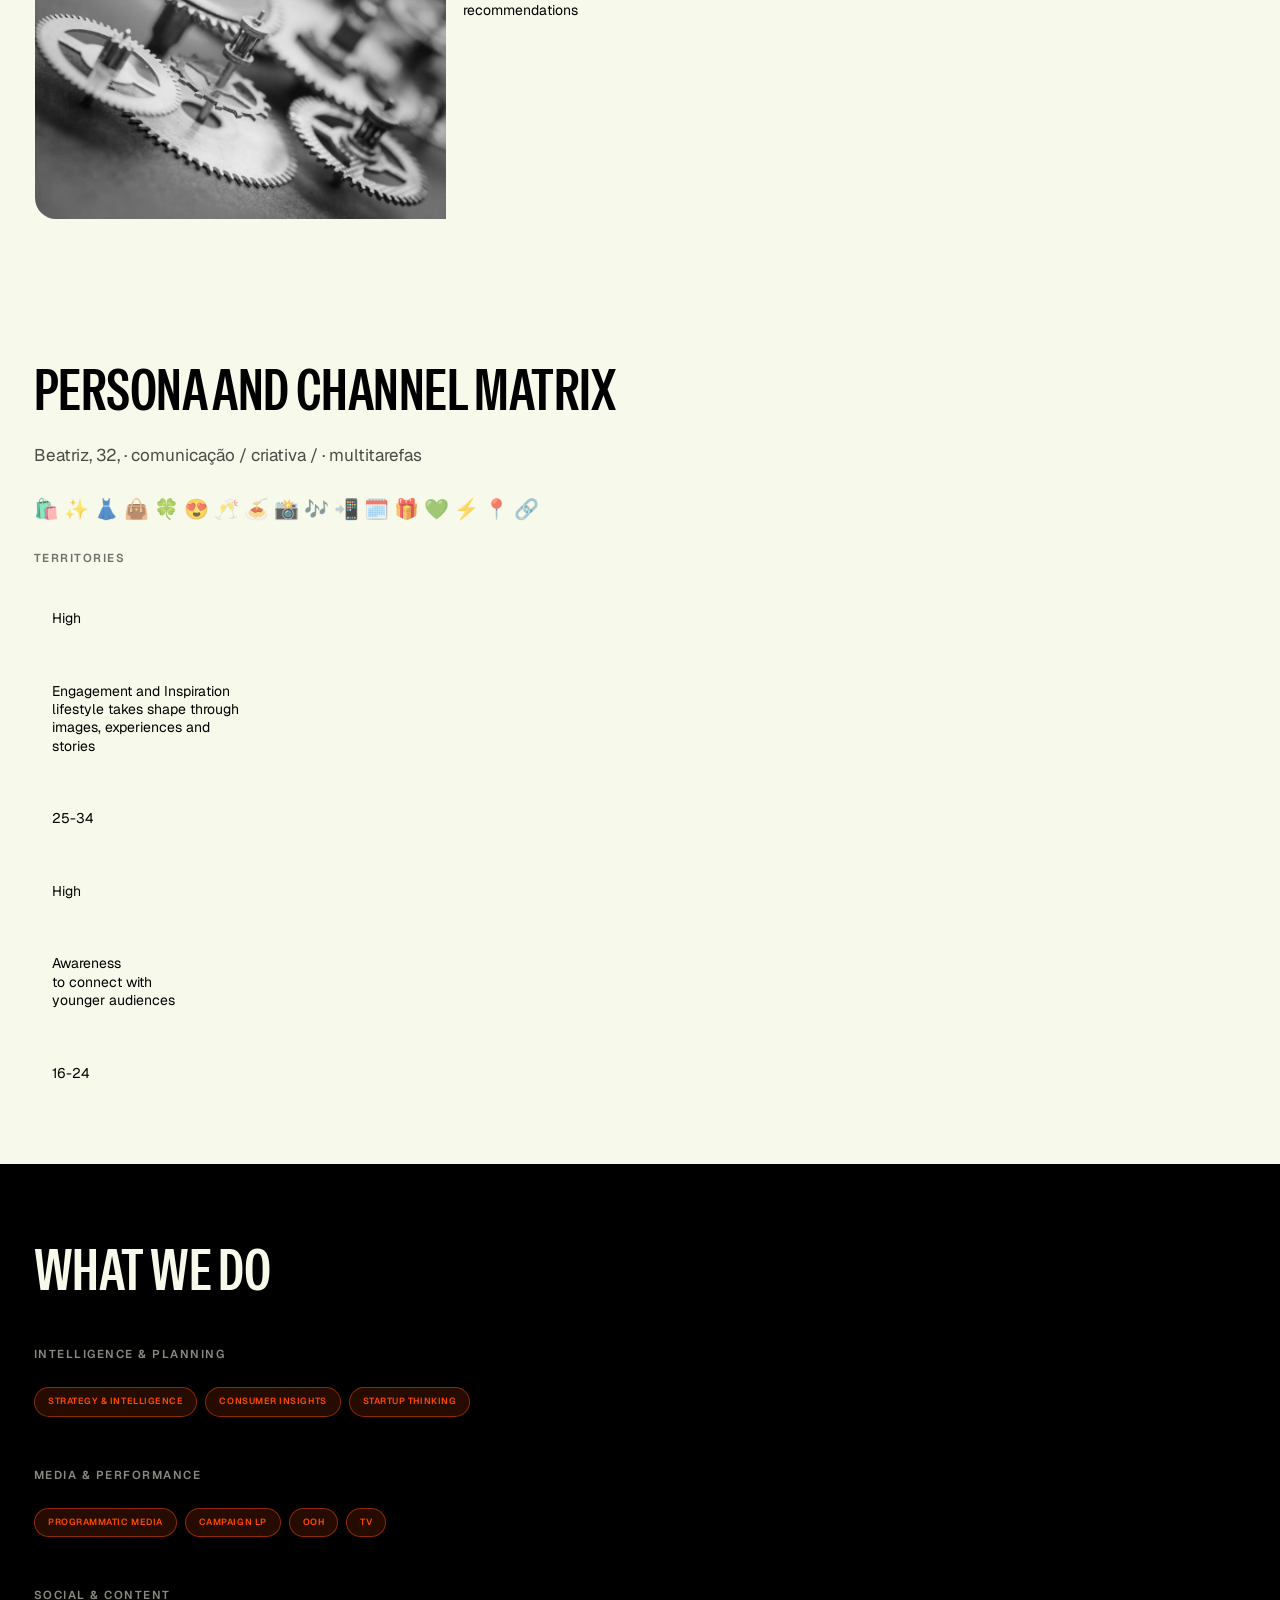
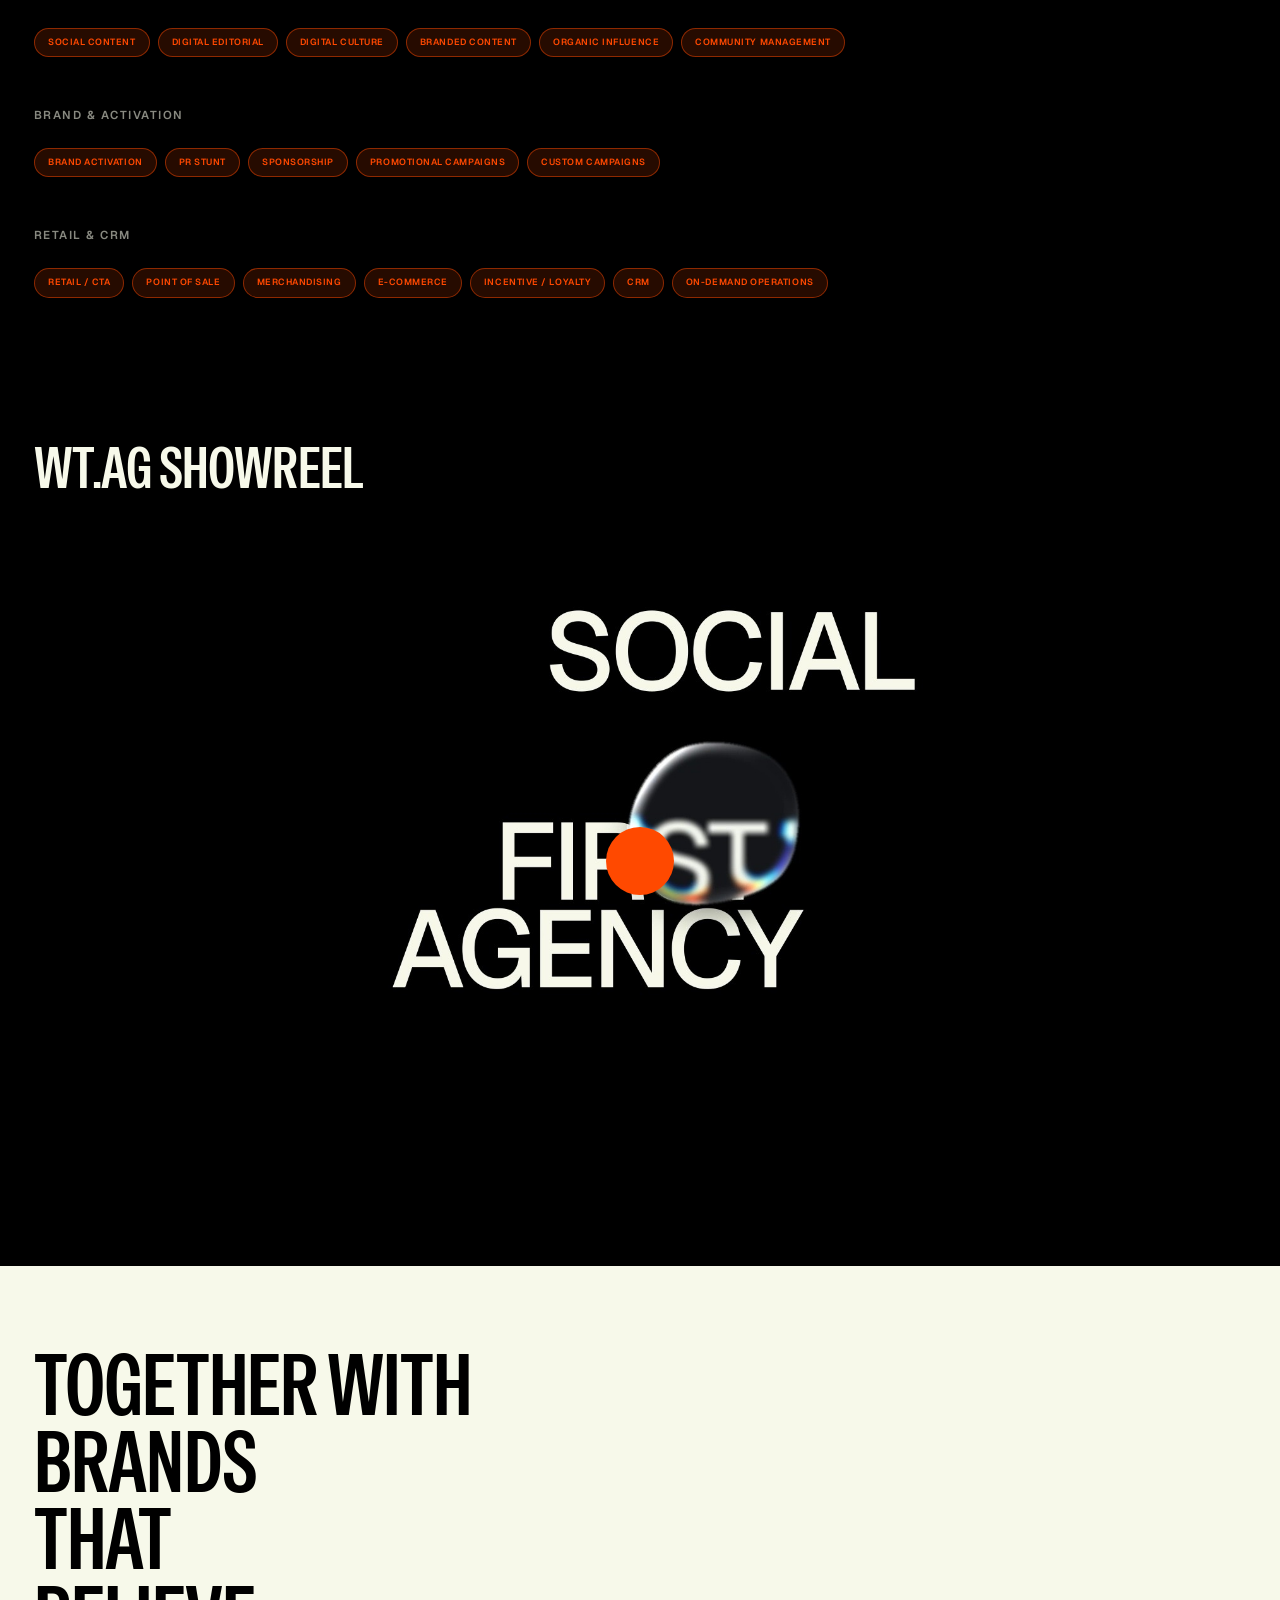
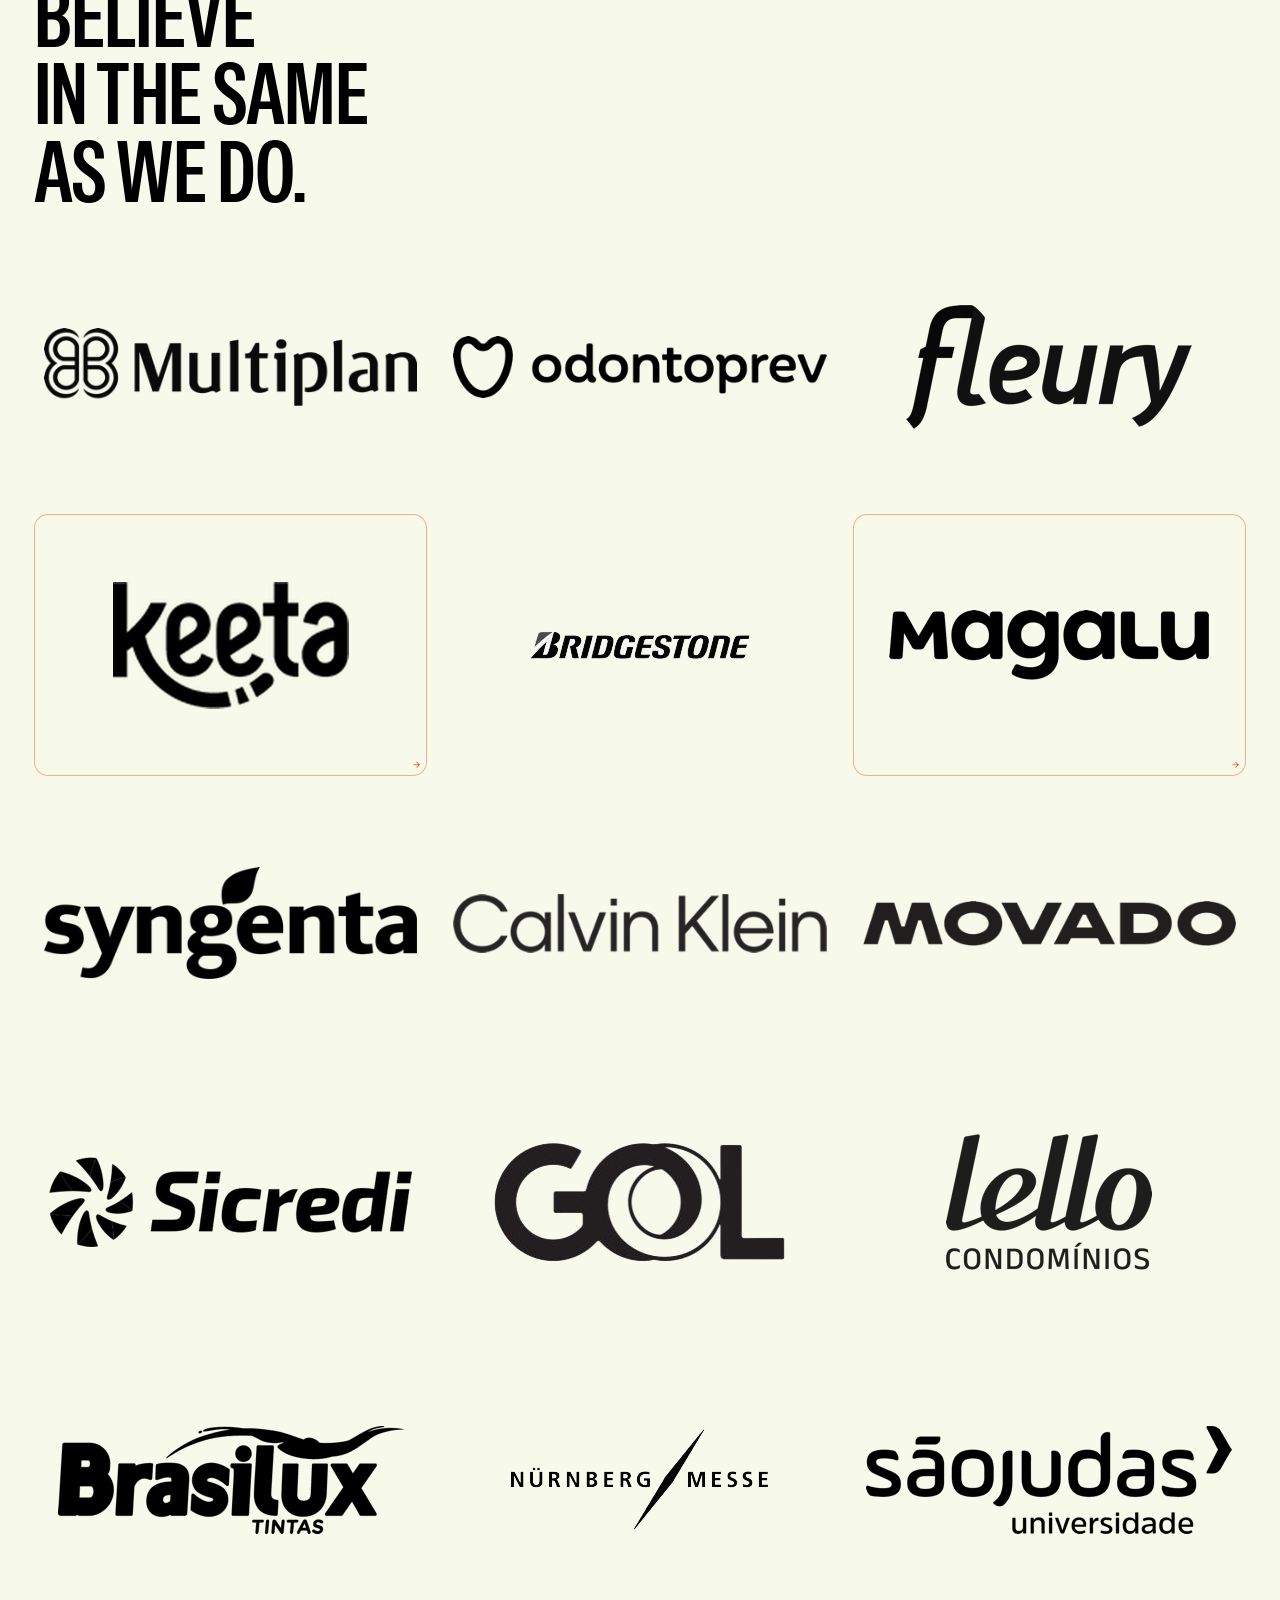
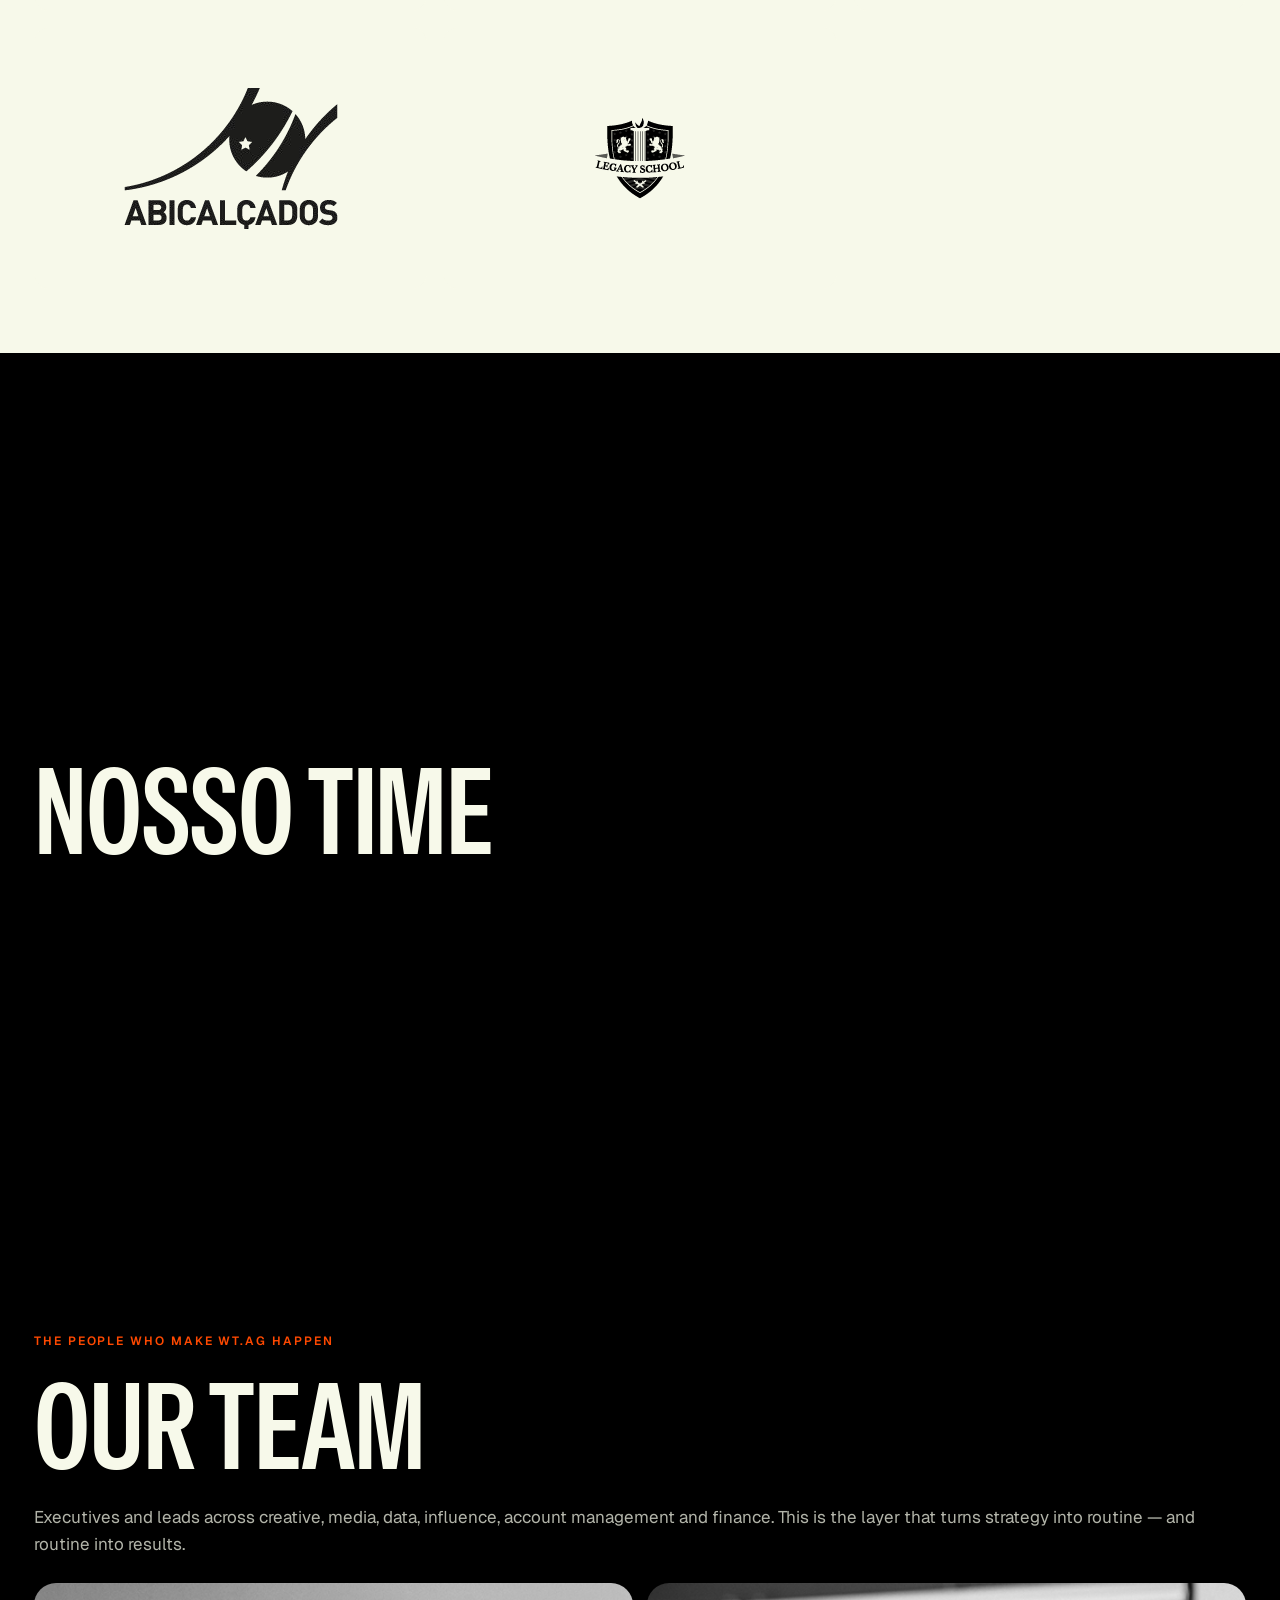
==== commit 98eb0e7f: "Mandala refeita no molde do grupo, com as 25 frentes agrupadas por afinidade Disco no centro com o l" ====
--- a/mobile.html
+++ b/mobile.html
@@ -6,7 +6,7 @@
 <title>WT.AG — Credenciais 2026</title>
 <meta name="description" content="Credenciais WT.AG 2026 — Social First Agency.">
 <meta name="theme-color" content="#000000">
-<link rel="stylesheet" href="css/mobile.css?v=198">
+<link rel="stylesheet" href="css/mobile.css?v=209">
 </head>
 <body>
 <!-- ══════════════════════════════════════════════════════════════════════════
@@ -31,7 +31,7 @@
 </section>
 <section class="sec sec--laranja" data-titulo="Social First Agency">
 
-<h2 class="tit tit--g" data-en-txt="SOCIAL FIRST LENS 360° SCOPE">LENTE SOCIAL FIRST<br>ESCOPO 360°</h2>
+<h2 class="tit tit--g" data-en-txt="SOCIAL FIRST AGENCY">SOCIAL FIRST<br>AGENCY</h2>
 <p class="txt">Social não é canal. É a camada estrutural onde marcas constroem relevância, influenciam cultura e geram crescimento.</p>
 </section>
 <section class="sec" data-titulo="O Consumidor Mudou">
@@ -85,23 +85,17 @@
 </div>
 </section>
 <section class="sec sec--auto" data-titulo="O Que Fazemos">
-<h2 class="tit">Tudo o que uma marca<br>precisa, visto pela<br>lente do social.</h2>
-<div class="rot">SOCIAL FIRST</div>
-<div class="rot" style="margin-top:22px">Comunicação 360°</div>
-<p class="txt" style="margin-top:6px">Da estratégia à execução, em todos os pontos de contato — on e off, com o mesmo olhar.</p>
-<div class="rot" style="margin-top:22px">Gestão de Redes Sociais · always on</div>
-<p class="txt" style="margin-top:6px">Presença diária: conteúdo, comunidade e resposta em tempo real, no ritmo de cada plataforma.</p>
-<div class="rot" style="margin-top:22px">Mídia e Performance · on e off</div>
-<p class="txt" style="margin-top:6px">Planejamento, compra e otimização de mídia, do digital ao offline, com a meta amarrada ao negócio.</p>
-<div class="rot" style="margin-top:22px">Social Listening e BI</div>
-<p class="txt" style="margin-top:6px">Escuta das conversas e leitura dos dados para orientar a decisão, antes e depois da campanha.</p>
-<div class="rot" style="margin-top:22px">Influencer Marketing</div>
-<p class="txt" style="margin-top:6px">Seleção, negociação e gestão de criadores, com a influência medida como mídia.</p>
-<div class="rot" style="margin-top:22px">IA Aplicada à Criação</div>
-<p class="txt" style="margin-top:6px">Inteligência artificial dentro do processo criativo, da pesquisa à peça final.</p>
-<div class="rot" style="margin-top:22px">SEO e Busca</div>
-<p class="txt" style="margin-top:6px">Conteúdo e estrutura para a marca ser encontrada, nas buscas e dentro das plataformas.</p>
-<p class="txt">Não é uma lista de serviços. · É o mesmo olhar aplicado · a todas as frentes.</p>
+<h2 class="tit tit--p">O Que Fazemos</h2>
+<div class="rot" style="margin-top:24px">Inteligência &amp; Planejamento</div>
+<div class="reperc"><span class="premio"><em style="max-width:none">Estratégia &amp; Inteligência</em></span><span class="premio"><em style="max-width:none">Consumer Insights</em></span><span class="premio"><em style="max-width:none">Startup Thinking</em></span></div>
+<div class="rot" style="margin-top:24px">Mídia &amp; Performance</div>
+<div class="reperc"><span class="premio"><em style="max-width:none">Mídia Programática</em></span><span class="premio"><em style="max-width:none">Campaign LP</em></span><span class="premio"><em style="max-width:none">OOH</em></span><span class="premio"><em style="max-width:none">TV</em></span></div>
+<div class="rot" style="margin-top:24px">Social &amp; Conteúdo</div>
+<div class="reperc"><span class="premio"><em style="max-width:none">Conteúdo Social</em></span><span class="premio"><em style="max-width:none">Editoria Digital</em></span><span class="premio"><em style="max-width:none">Cultura Digital</em></span><span class="premio"><em style="max-width:none">Branded content</em></span><span class="premio"><em style="max-width:none">Influência Orgânica</em></span><span class="premio"><em style="max-width:none">Gestão Comunidades</em></span></div>
+<div class="rot" style="margin-top:24px">Marca &amp; Ativação</div>
+<div class="reperc"><span class="premio"><em style="max-width:none">Ativação</em></span><span class="premio"><em style="max-width:none">PR Stunt</em></span><span class="premio"><em style="max-width:none">Sponsorship</em></span><span class="premio"><em style="max-width:none">Ações Promocionais</em></span><span class="premio"><em style="max-width:none">Campanha Personalizada</em></span></div>
+<div class="rot" style="margin-top:24px">Varejo &amp; Relacionamento</div>
+<div class="reperc"><span class="premio"><em style="max-width:none">Varejo / CTA</em></span><span class="premio"><em style="max-width:none">PDV</em></span><span class="premio"><em style="max-width:none">Merchan</em></span><span class="premio"><em style="max-width:none">E-commerce</em></span><span class="premio"><em style="max-width:none">Incentivo / Fidelidade</em></span><span class="premio"><em style="max-width:none">CRM</em></span><span class="premio"><em style="max-width:none">Operação sob Demanda</em></span></div>
 </section>
 <section class="sec" data-titulo="Showreel WT.AG">
 
@@ -166,6 +160,59 @@
 <div class="card" style="flex-direction:column"><div class="media media--16x9" data-video="assets/video/sede-novo-hamburgo.mp4" data-legenda="Novo Hamburgo" style="border-radius:0"><img data-lazy="assets/img/sedes/sede-novo-hamburgo.jpg" alt=""><button class="play" type="button" aria-label="Assistir"></button></div><div class="card__body"><span class="pessoa__c">Rio Grande do Sul</span><span class="card__n" style="font-size:clamp(20px,5.6vw,28px)">Novo Hamburgo</span><span class="card__lb">Rua Gen. Daltro Filho, 856 · Hamburgo Velho</span></div></div>
 </div>
 </section>
+<section class="sec sec--claro sec--auto" data-titulo="WT.INTELLIGENCE">
+<h2 class="tit">Não é sobre ter<br>a ferramenta,<br>mas sim como<br>usá-la</h2>
+<div class="rot" style="margin-top:20px">WT.INTELLIGENCE</div>
+<div class="rot" style="margin-top:22px">WDI Consulting</div>
+<p class="txt" style="margin-top:6px">Consultoria estratégica, com foco em insights e análises de mercado, marcas e canais</p>
+<div class="reperc"><span class="premio"><em style="max-width:none">Studies</em></span><span class="premio"><em style="max-width:none">Brands</em></span><span class="premio"><em style="max-width:none">Index Relevance</em></span><span class="premio"><em style="max-width:none">Audience</em></span><span class="premio"><em style="max-width:none">Drops</em></span><span class="premio"><em style="max-width:none">Consumer</em></span></div>
+<div class="rot" style="margin-top:22px">WDI Competitive</div>
+<p class="txt" style="margin-top:6px">Share of search, dinâmica competitiva, desempenho de R&amp;F, eficiência da compra de mídia</p>
+<div class="reperc"><span class="premio"><em style="max-width:none">Eficiência</em></span><span class="premio"><em style="max-width:none">R&amp;F</em></span><span class="premio"><em style="max-width:none">Search</em></span></div>
+<div class="rot" style="margin-top:22px">WDI Relatoria</div>
+<p class="txt" style="margin-top:6px">Dashboards, dados de concorrência, lançamentos, análises preditivas e customizadas</p>
+<div class="reperc"><span class="premio"><em style="max-width:none">Creative</em></span><span class="premio"><em style="max-width:none">Tracking</em></span><span class="premio"><em style="max-width:none">Pulse</em></span><span class="premio"><em style="max-width:none">Academy</em></span></div>
+<div class="rot" style="margin-top:22px">WDI BI</div>
+<p class="txt" style="margin-top:6px">Dashboards para análise de dados, identificando tendências e prevendo resultados</p>
+<div class="reperc"><span class="premio"><em style="max-width:none">Adhoc</em></span></div>
+</section>
+<section class="sec sec--claro sec--auto" data-titulo="Ferramentas">
+<h2 class="tit tit--p">Ferramentas</h2>
+<div class="rot" style="margin-top:20px">TGI</div>
+<p class="txt" style="margin-top:6px">Hábitos e atitudes dos consumidores orientam a escolha de meios e momentos ideais, on/off.</p>
+<div class="rot" style="margin-top:20px">Monitor</div>
+<p class="txt" style="margin-top:6px">Observação dos investimentos da categoria: onde investir e onde não investir.</p>
+<div class="rot" style="margin-top:20px">Digital Insights</div>
+<p class="txt" style="margin-top:6px">Entende o comportamento do consumidor na vida digital, usando um database de 90 milhões de pessoas.</p>
+<div class="rot" style="margin-top:20px">Similar Web</div>
+<p class="txt" style="margin-top:6px">Investimento e monitoramento das redes sociais; ajuda a entender como as marcas estão se comportando na “caixa preta” das plataformas.</p>
+<div class="rot" style="margin-top:20px">Answer the Public</div>
+<p class="txt" style="margin-top:6px">Monitora os principais assuntos procurados pela audiência sobre diversos temas.</p>
+<div class="rot" style="margin-top:20px">Ibope Media Instar</div>
+<p class="txt" style="margin-top:6px">Software para simulação em TV aberta e paga; orienta compras mais eficientes e assertivas.</p>
+<div class="rot" style="margin-top:20px">ADmedia</div>
+<p class="txt" style="margin-top:6px">Planejamento, execução e pós-venda de TV; traz agilidade e excelência na execução tática.</p>
+<div class="rot" style="margin-top:20px">Google Analytics</div>
+<p class="txt" style="margin-top:6px">Monitoramento de resultados das atividades digitais da marca.</p>
+<div class="rot" style="margin-top:20px">SemRush</div>
+<p class="txt" style="margin-top:6px">Análise de SEO/SEM, marketing de conteúdo, pesquisa de concorrentes, pagamento por clique e ações em redes sociais.</p>
+<div class="rot" style="margin-top:20px">Buzzmonitor</div>
+<p class="txt" style="margin-top:6px">Gestão de redes sociais: agendamento de publicações, relatórios completos e SAC para Meta, LinkedIn e Twitter. Também faz monitoramento avançado e atendimento omnichannel.</p>
+<div class="rot" style="margin-top:20px">Ibope Monitor Video Track / AD Vision</div>
+<p class="txt" style="margin-top:6px">Audiência e horário de cada inserção de TV com precisão de minuto/segundo.</p>
+<div class="rot" style="margin-top:20px">TV de Performance</div>
+<p class="txt" style="margin-top:6px">Avalia o resultado das inserções de TV, cruzando dados do VideoTrack com cadastro, vendas etc.</p>
+<div class="rot" style="margin-top:20px">Supermatrix</div>
+<p class="txt" style="margin-top:6px">Plataforma para extração de dados e otimização dos relatórios de resultados de campanha.</p>
+<div class="rot" style="margin-top:20px">Stilingue</div>
+<p class="txt" style="margin-top:6px">Monitoramento dos assuntos nas redes sociais, análise de sentimento, tamanho das marcas e engajamento — da marca e dos concorrentes.</p>
+<div class="rot" style="margin-top:20px">Task Row</div>
+<p class="txt" style="margin-top:6px">Gestão de projetos e demandas online, para acompanhamento e aprovação das tarefas junto a clientes e parceiros.</p>
+<div class="rot" style="margin-top:20px">Hybrid.AI</div>
+<p class="txt" style="margin-top:6px">Ferramenta de IA para produção de peças digitais em escala.</p>
+<div class="rot" style="margin-top:20px">WideLabs</div>
+<p class="txt" style="margin-top:6px">Consultoria sobre IA proprietária, da primeira IA 100% nacional.</p>
+</section>
 <section class="sec" data-titulo="Divisor · Cultura e Cases">
 <h2 class="tit tit--g">CASES</h2>
 </section>
@@ -414,7 +461,7 @@
 <div id="painel"><button class="fechar" type="button">×</button><div class="cx"></div></div>
 <div id="player"><button class="fechar" type="button">×</button></div>
 
-<script src="js/i18n-dic.js?v=198"></script>
-<script src="js/mobile.js?v=198"></script>
+<script src="js/i18n-dic.js?v=209"></script>
+<script src="js/mobile.js?v=209"></script>
 </body>
 </html>
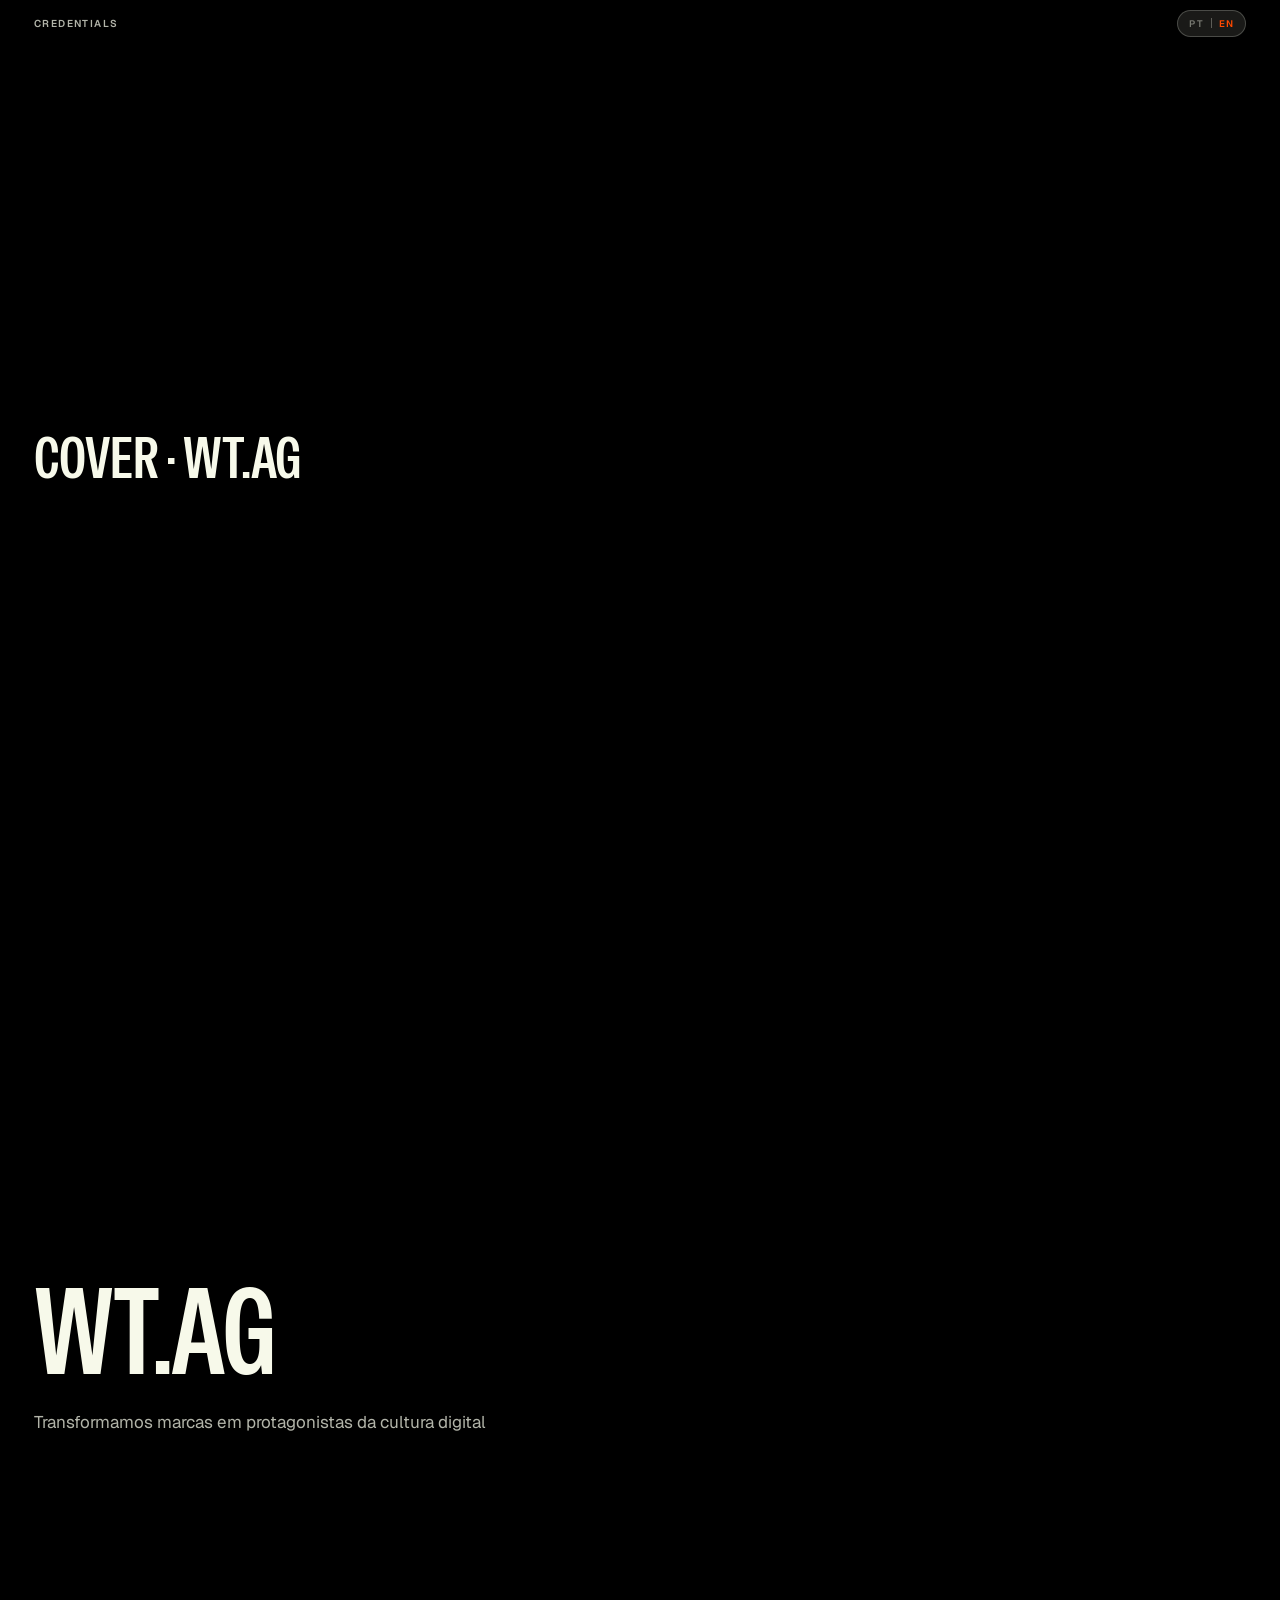
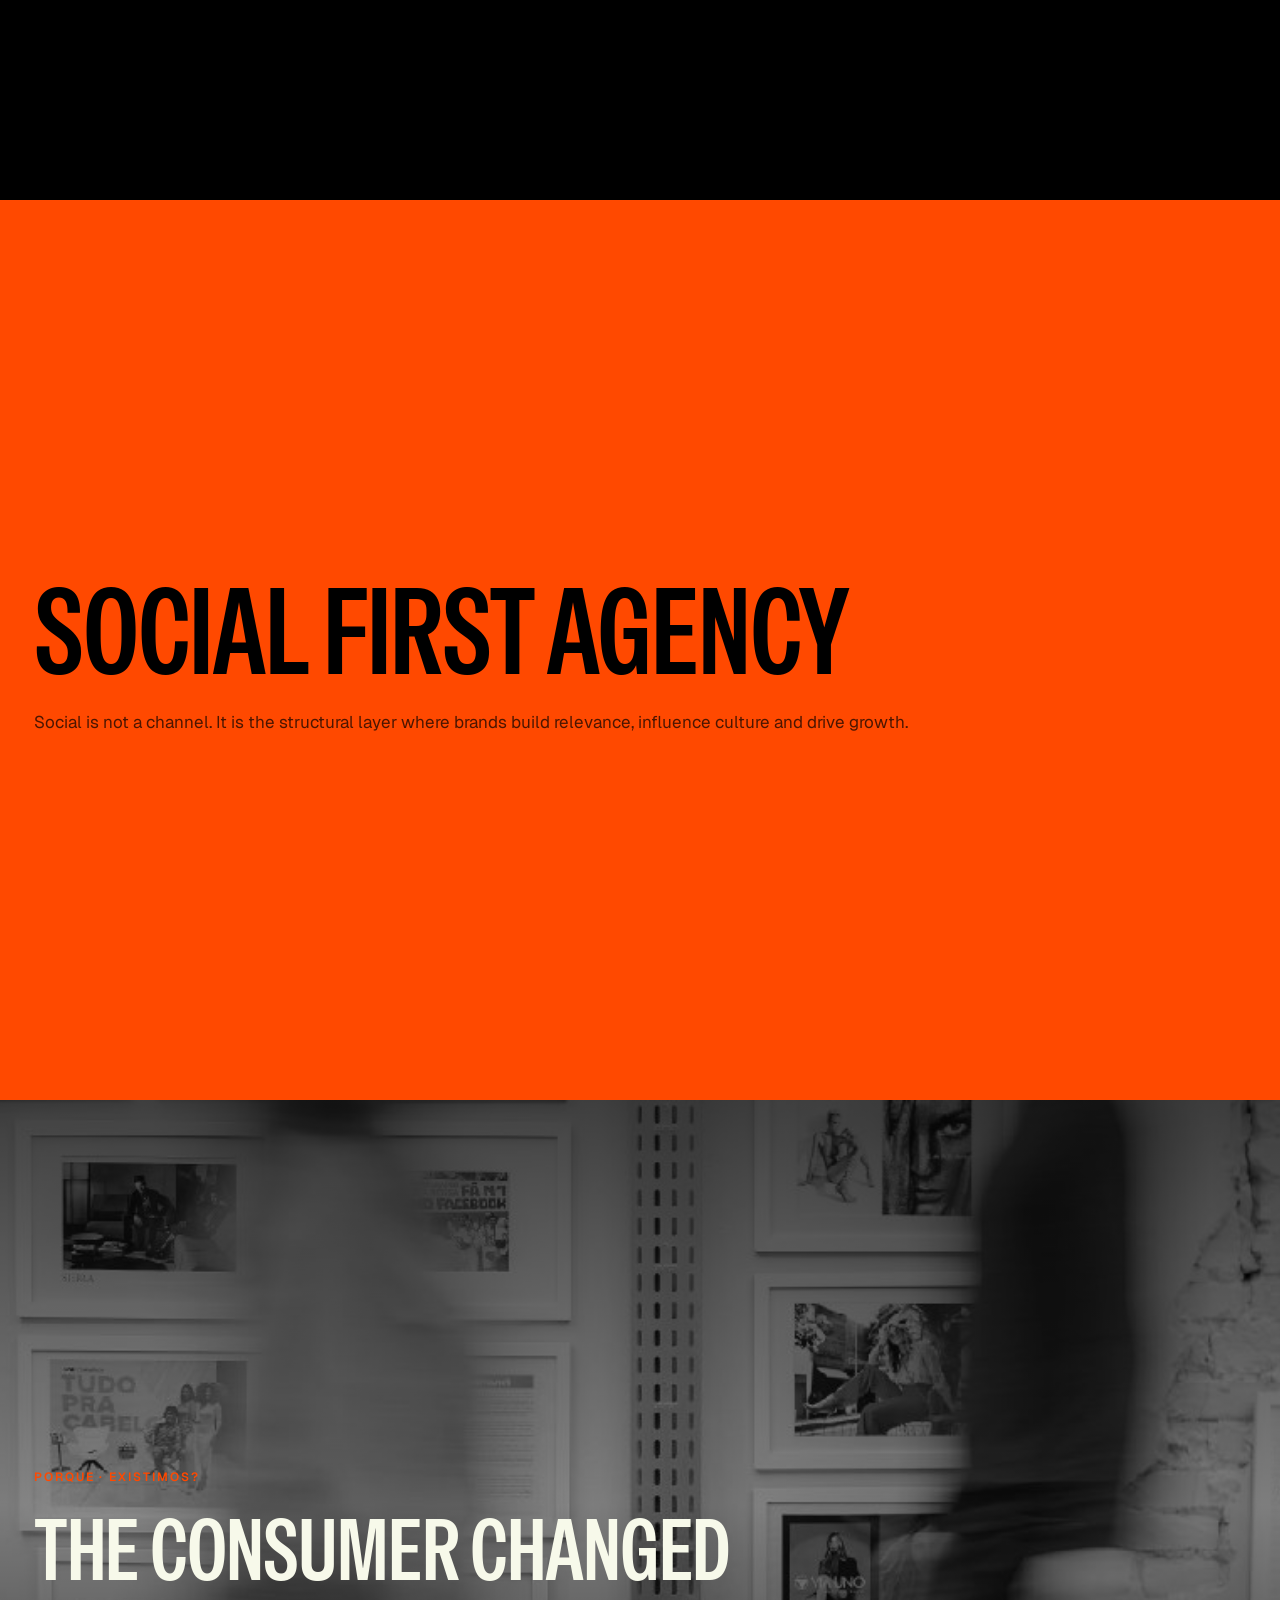
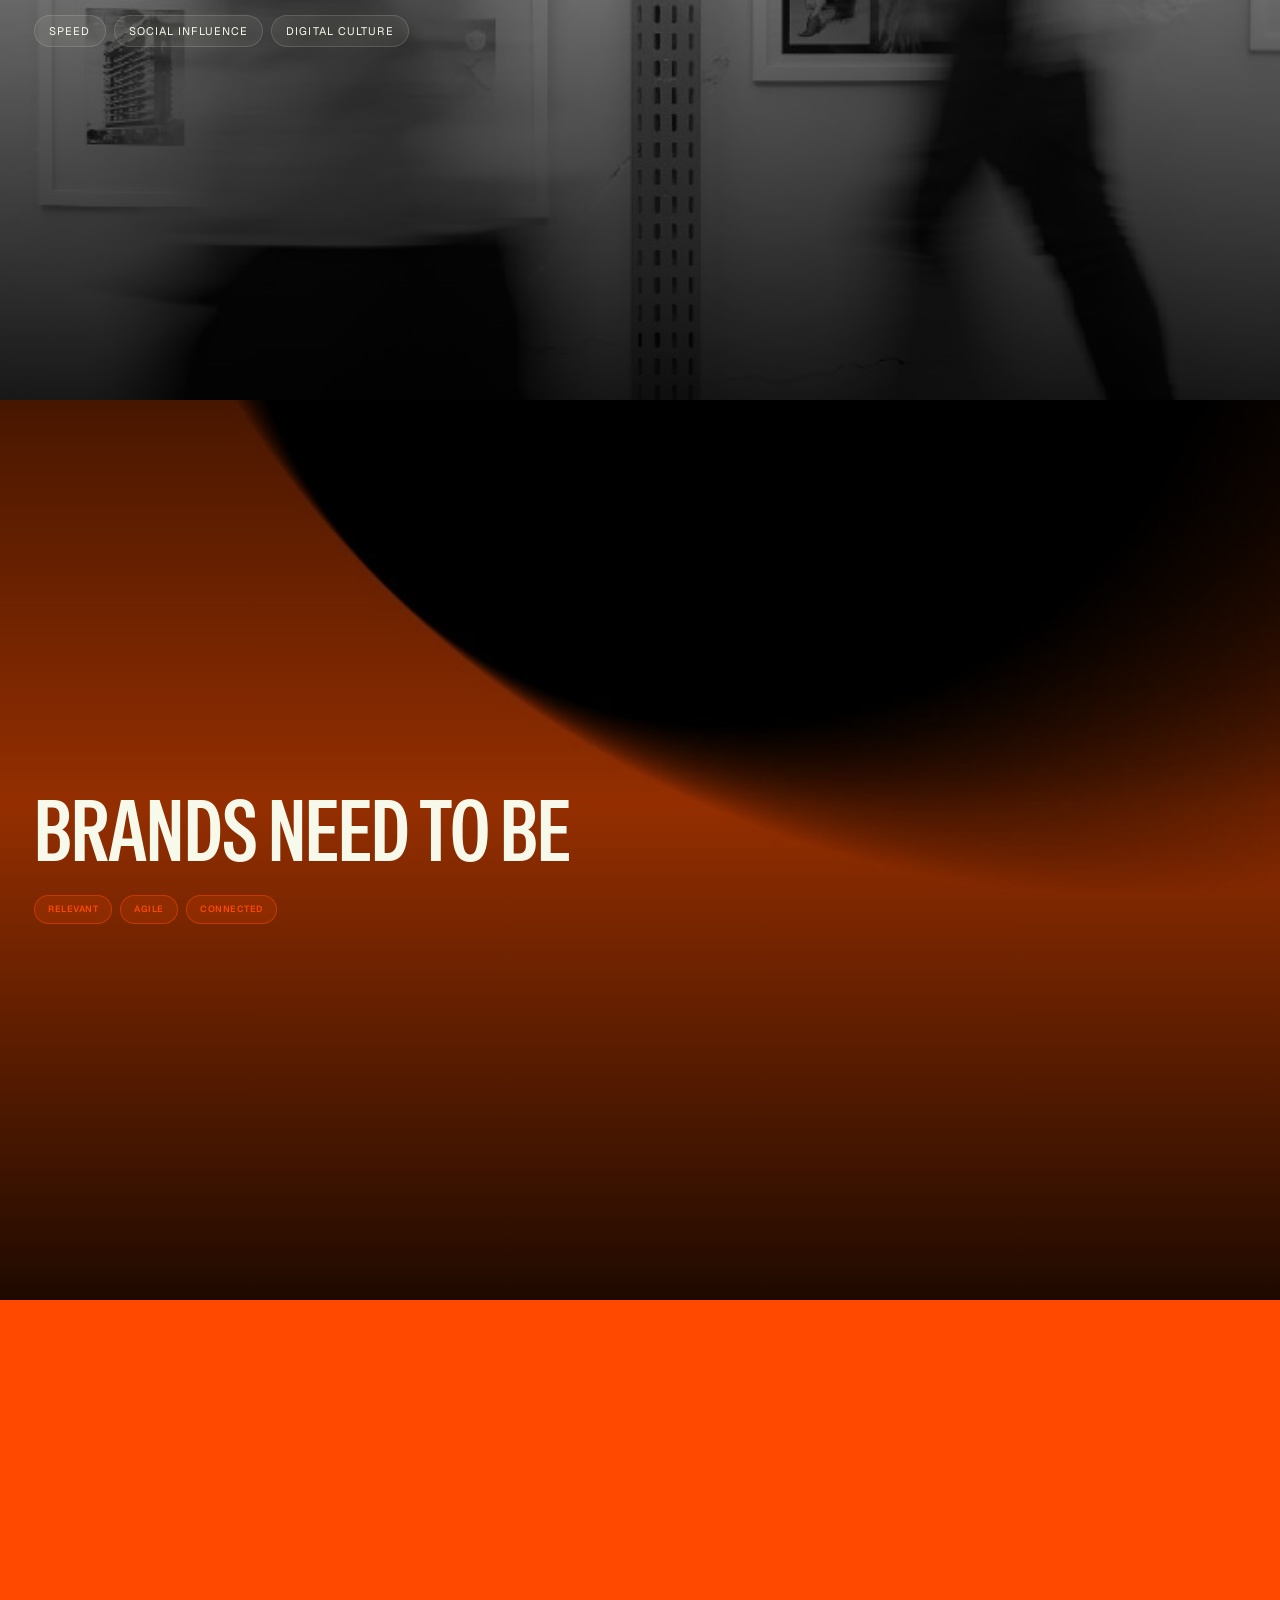
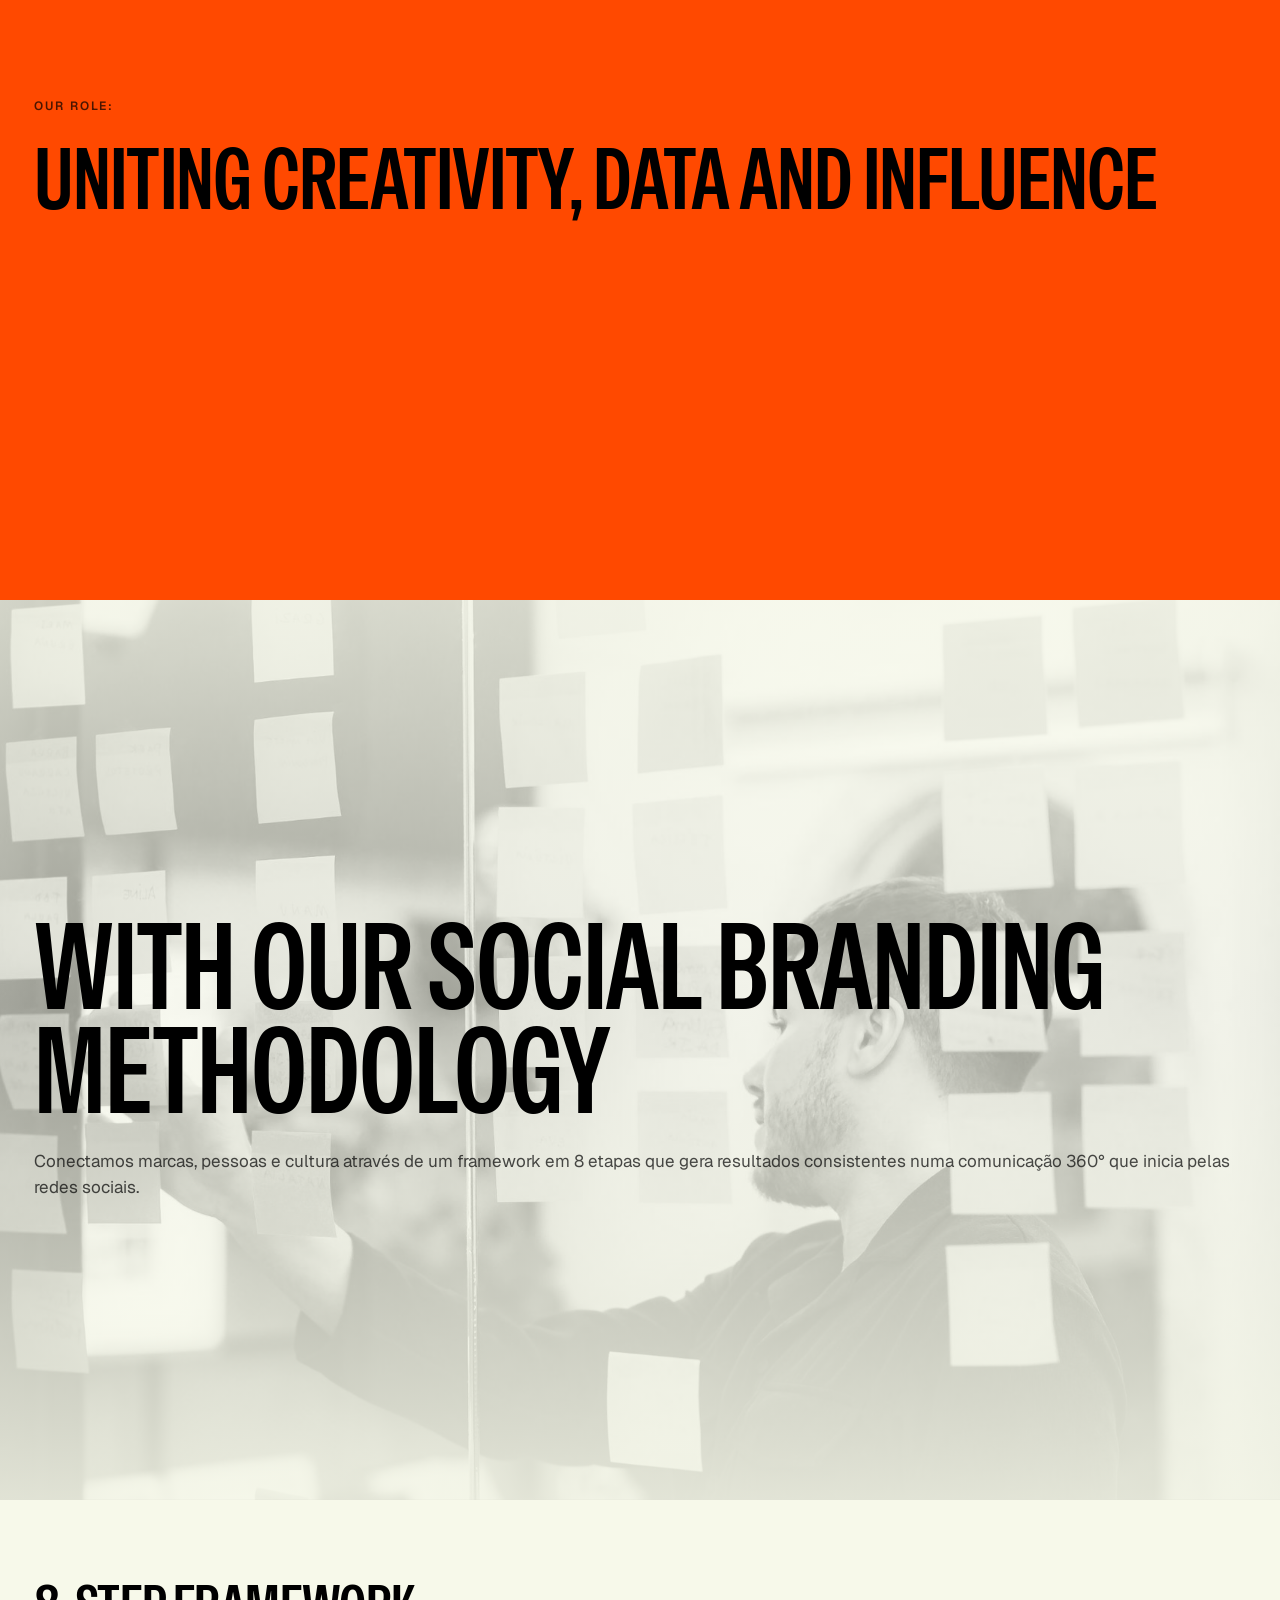
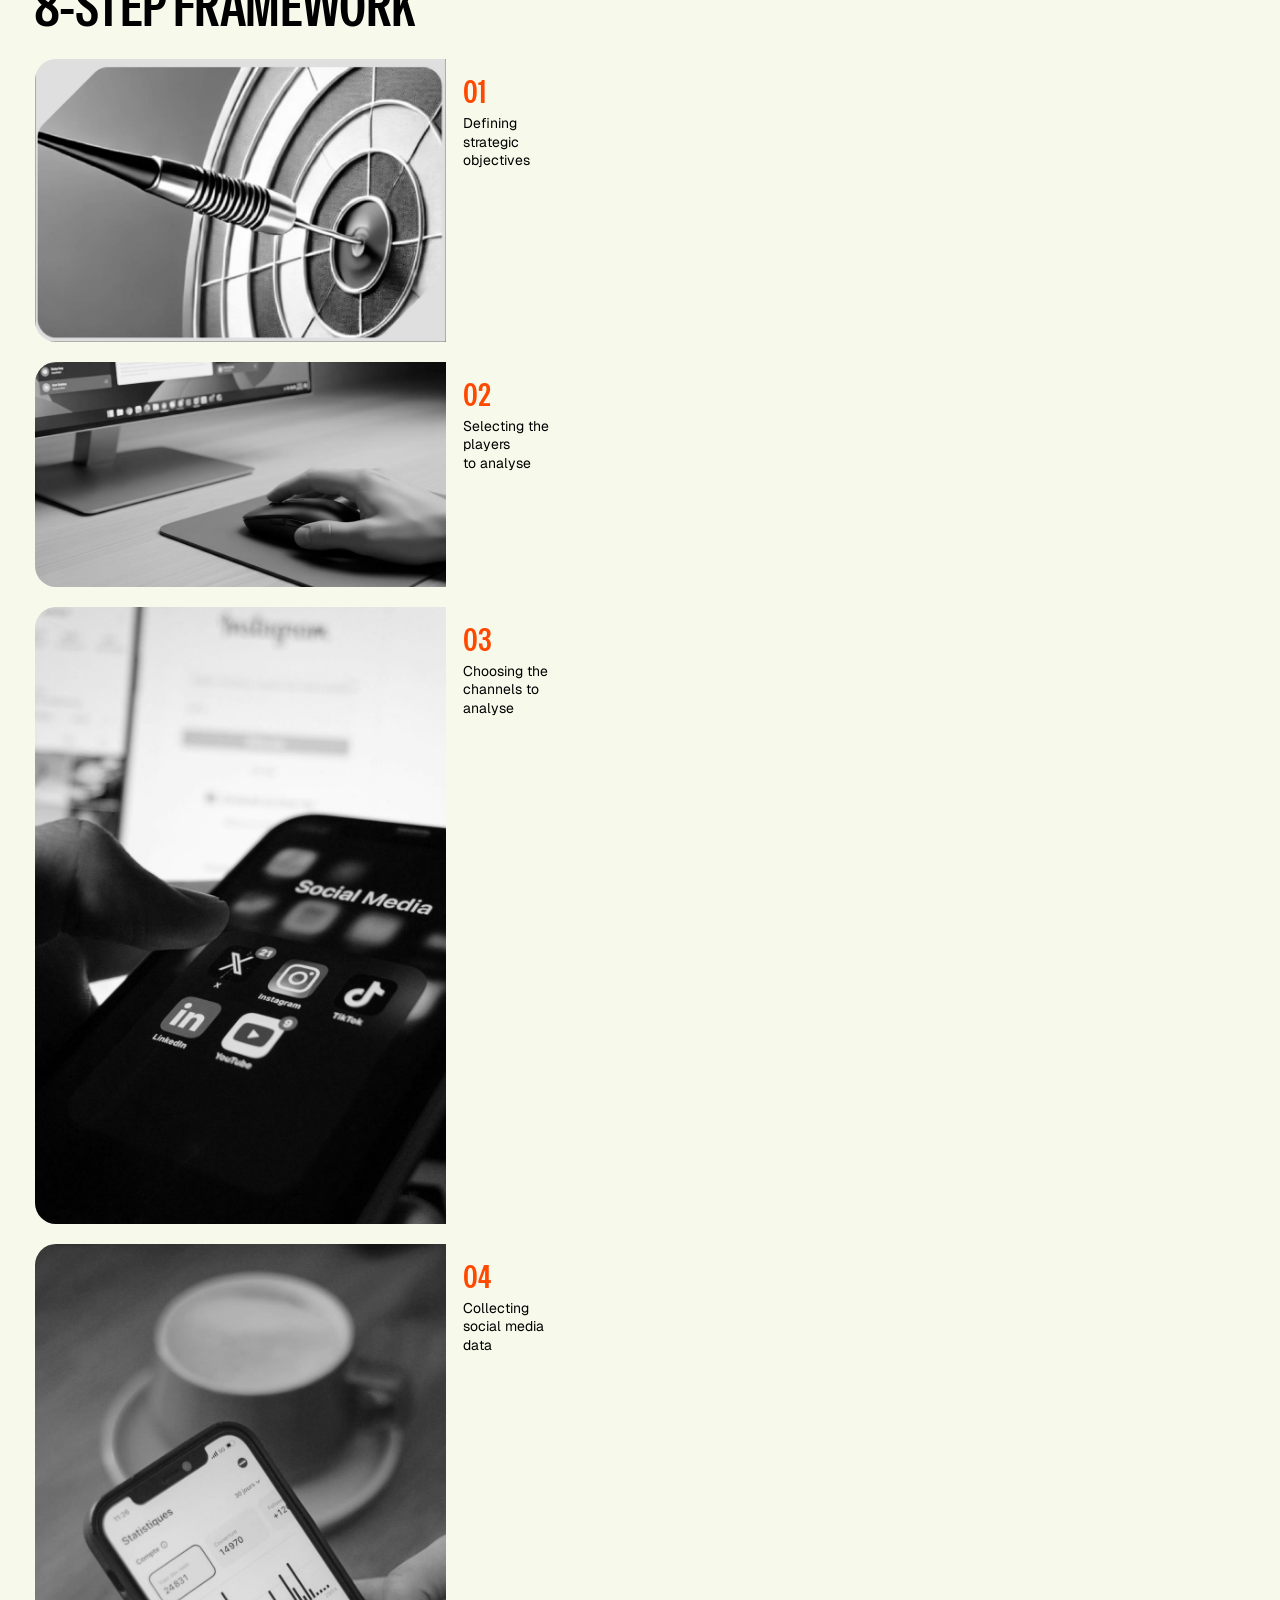
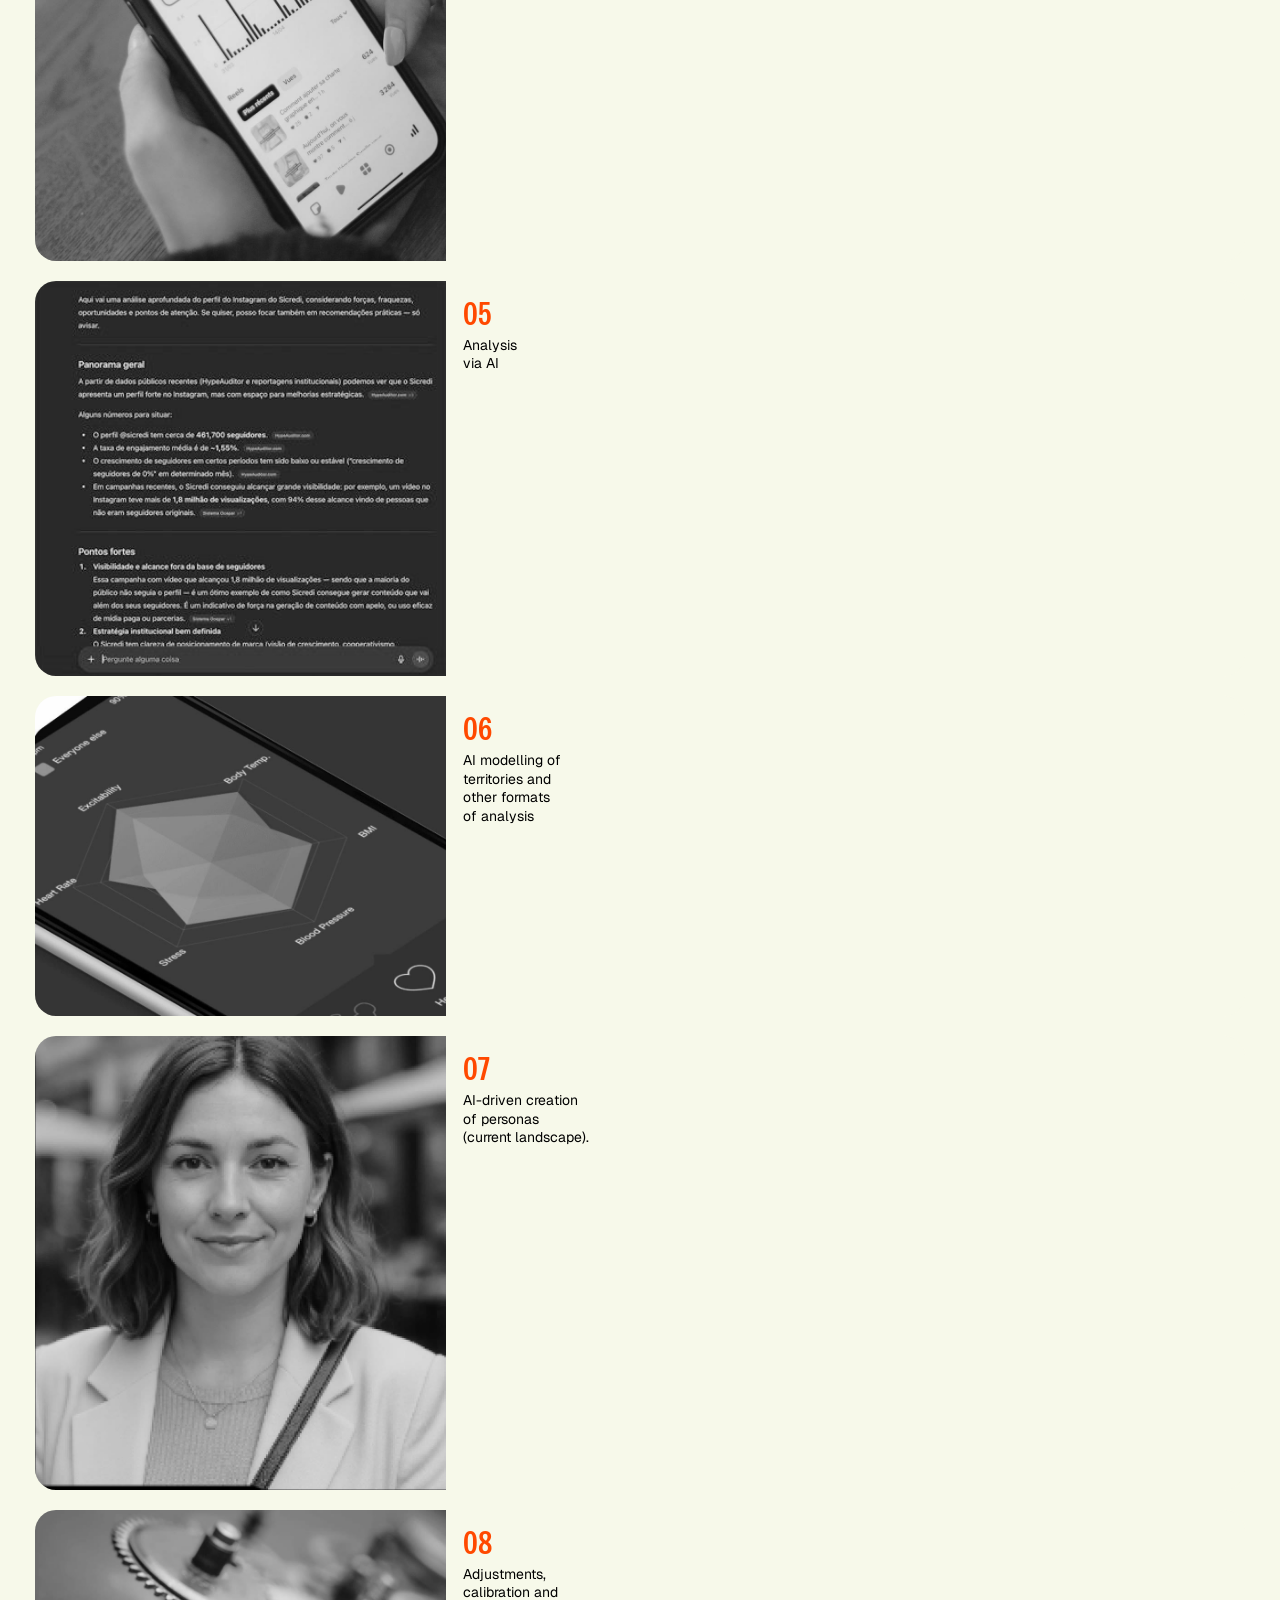
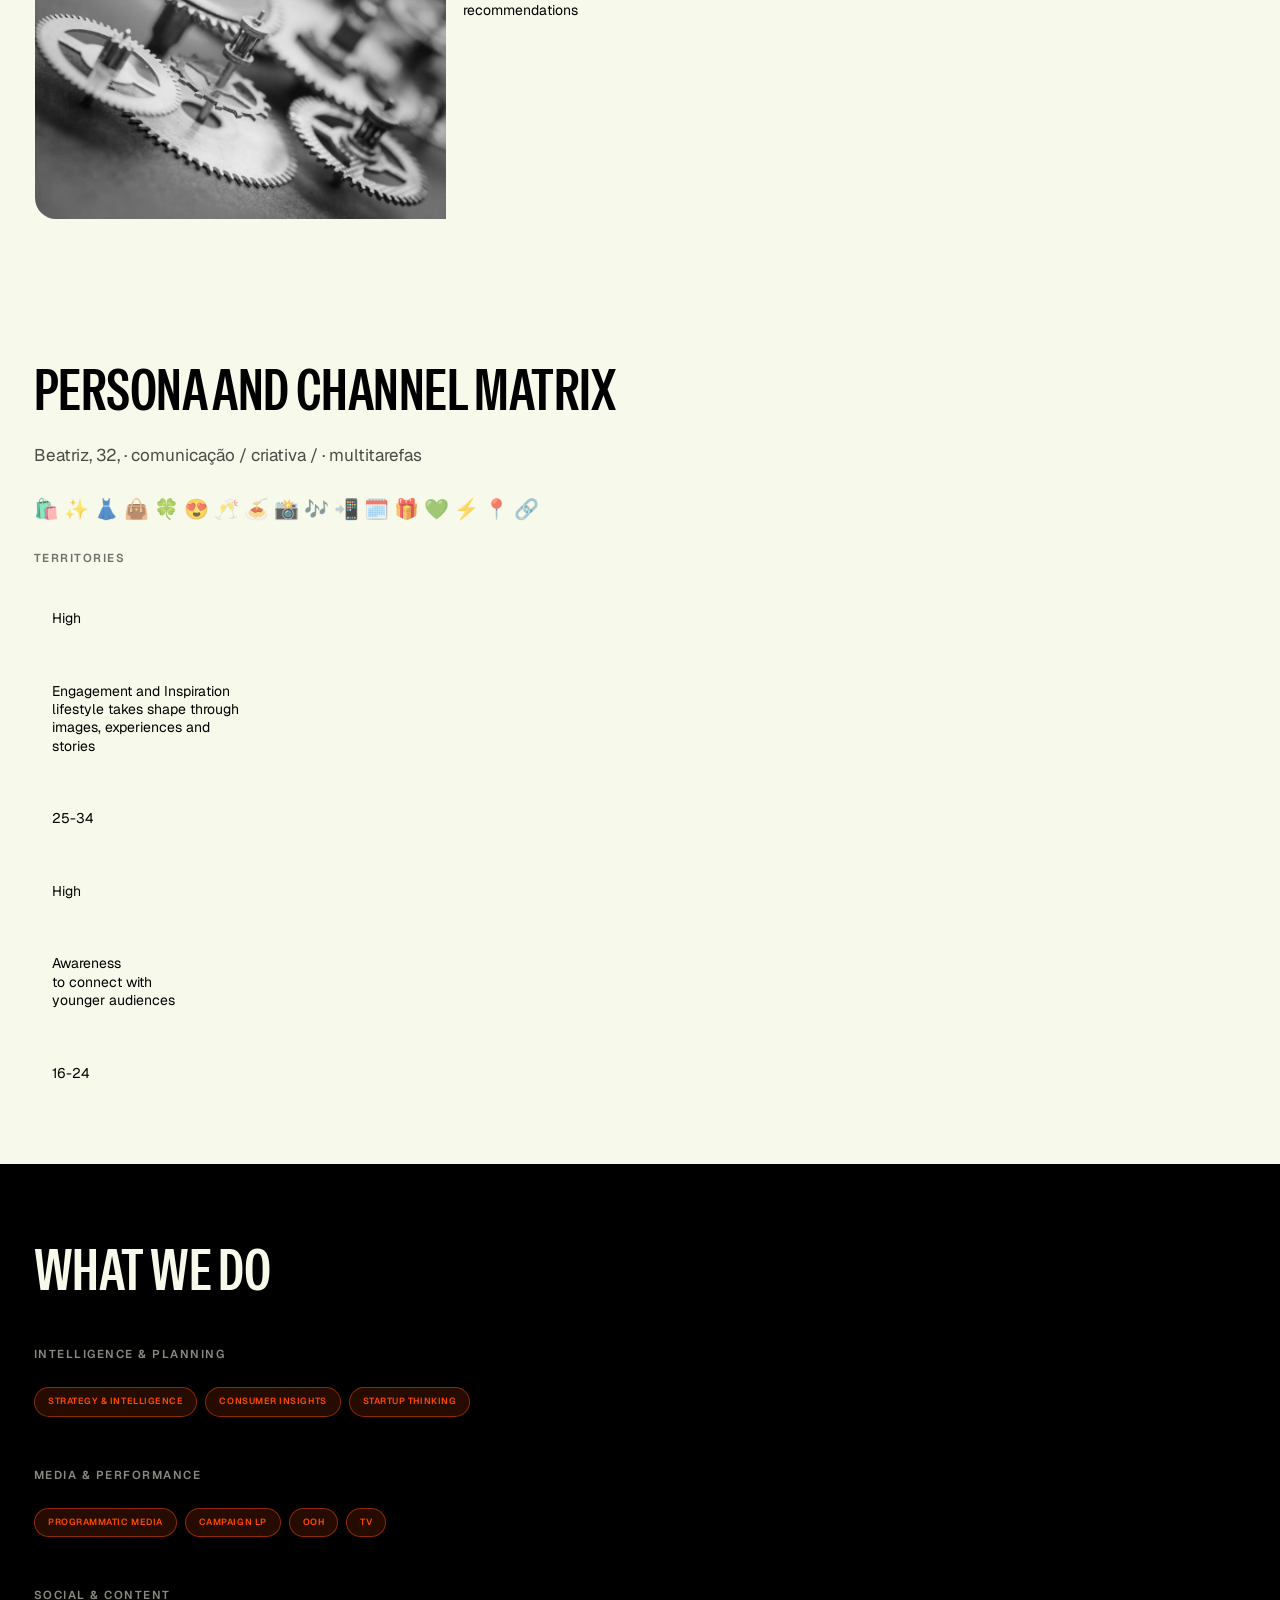
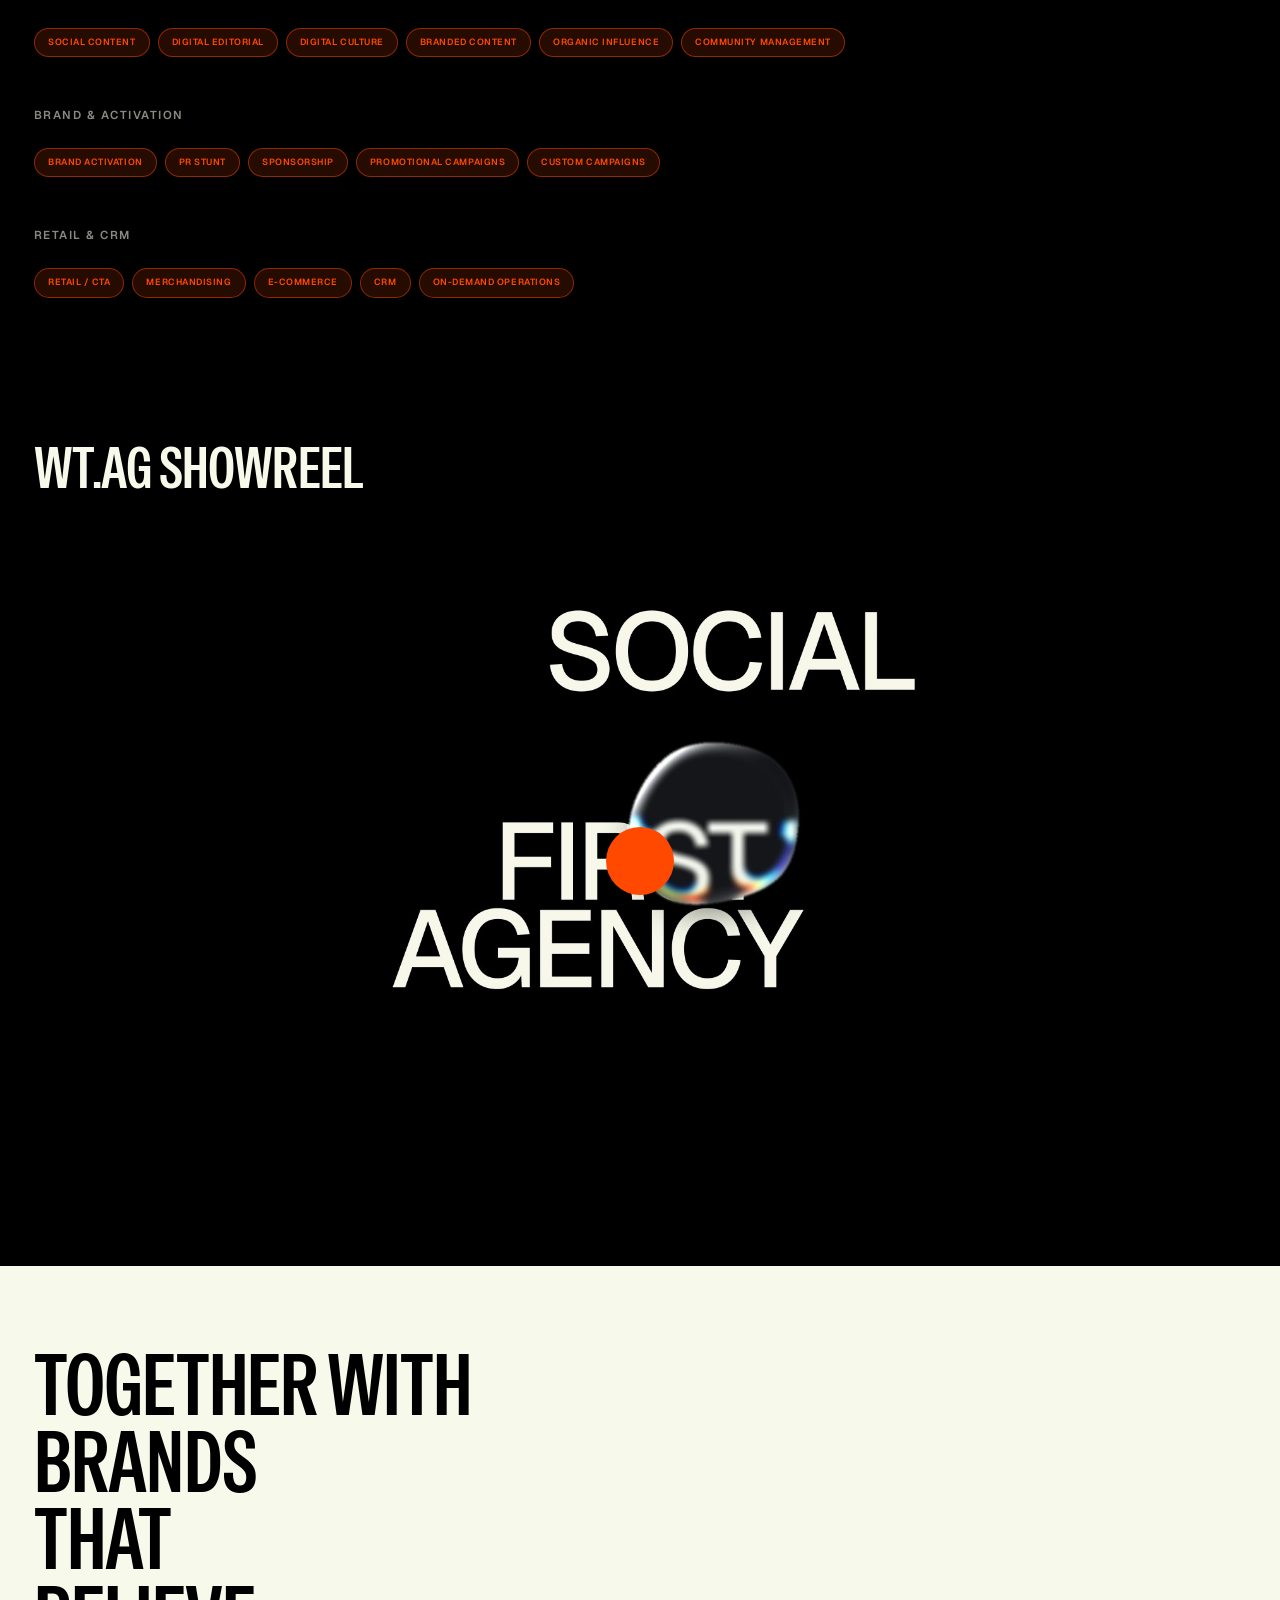
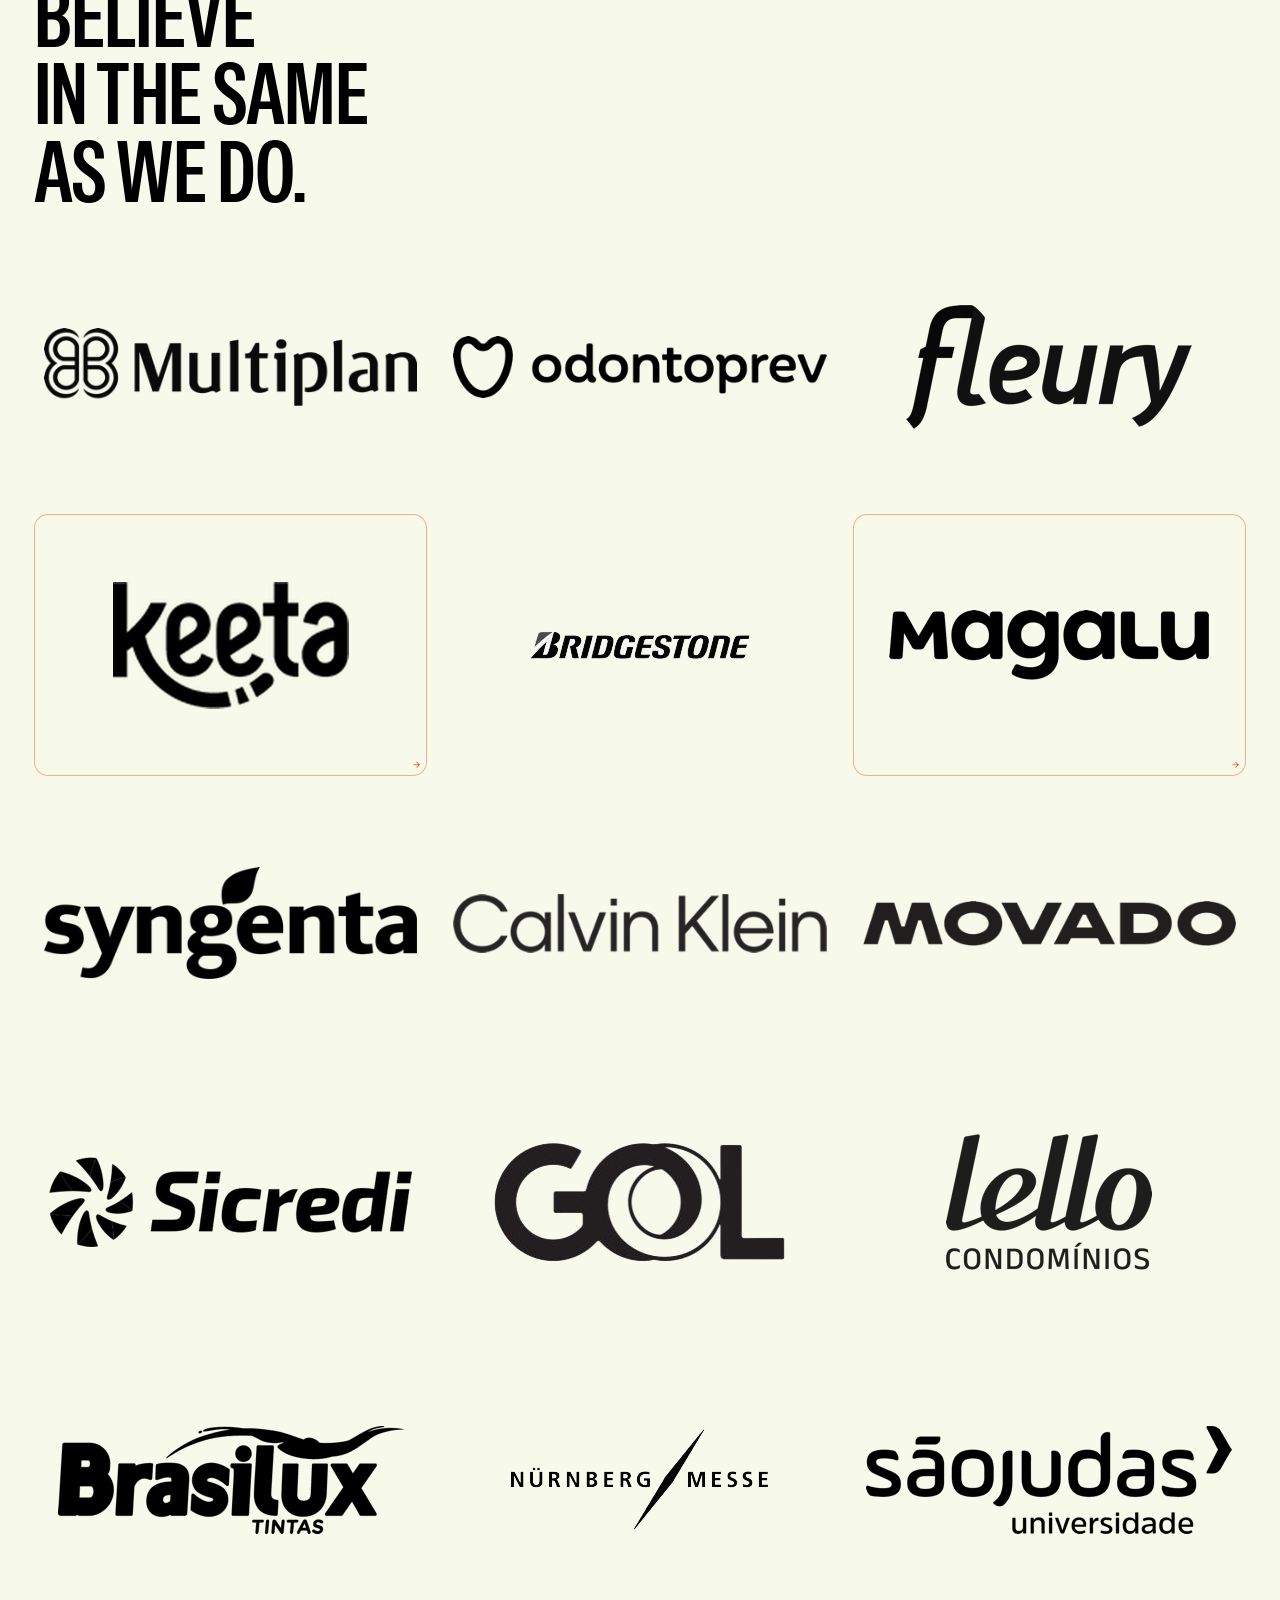
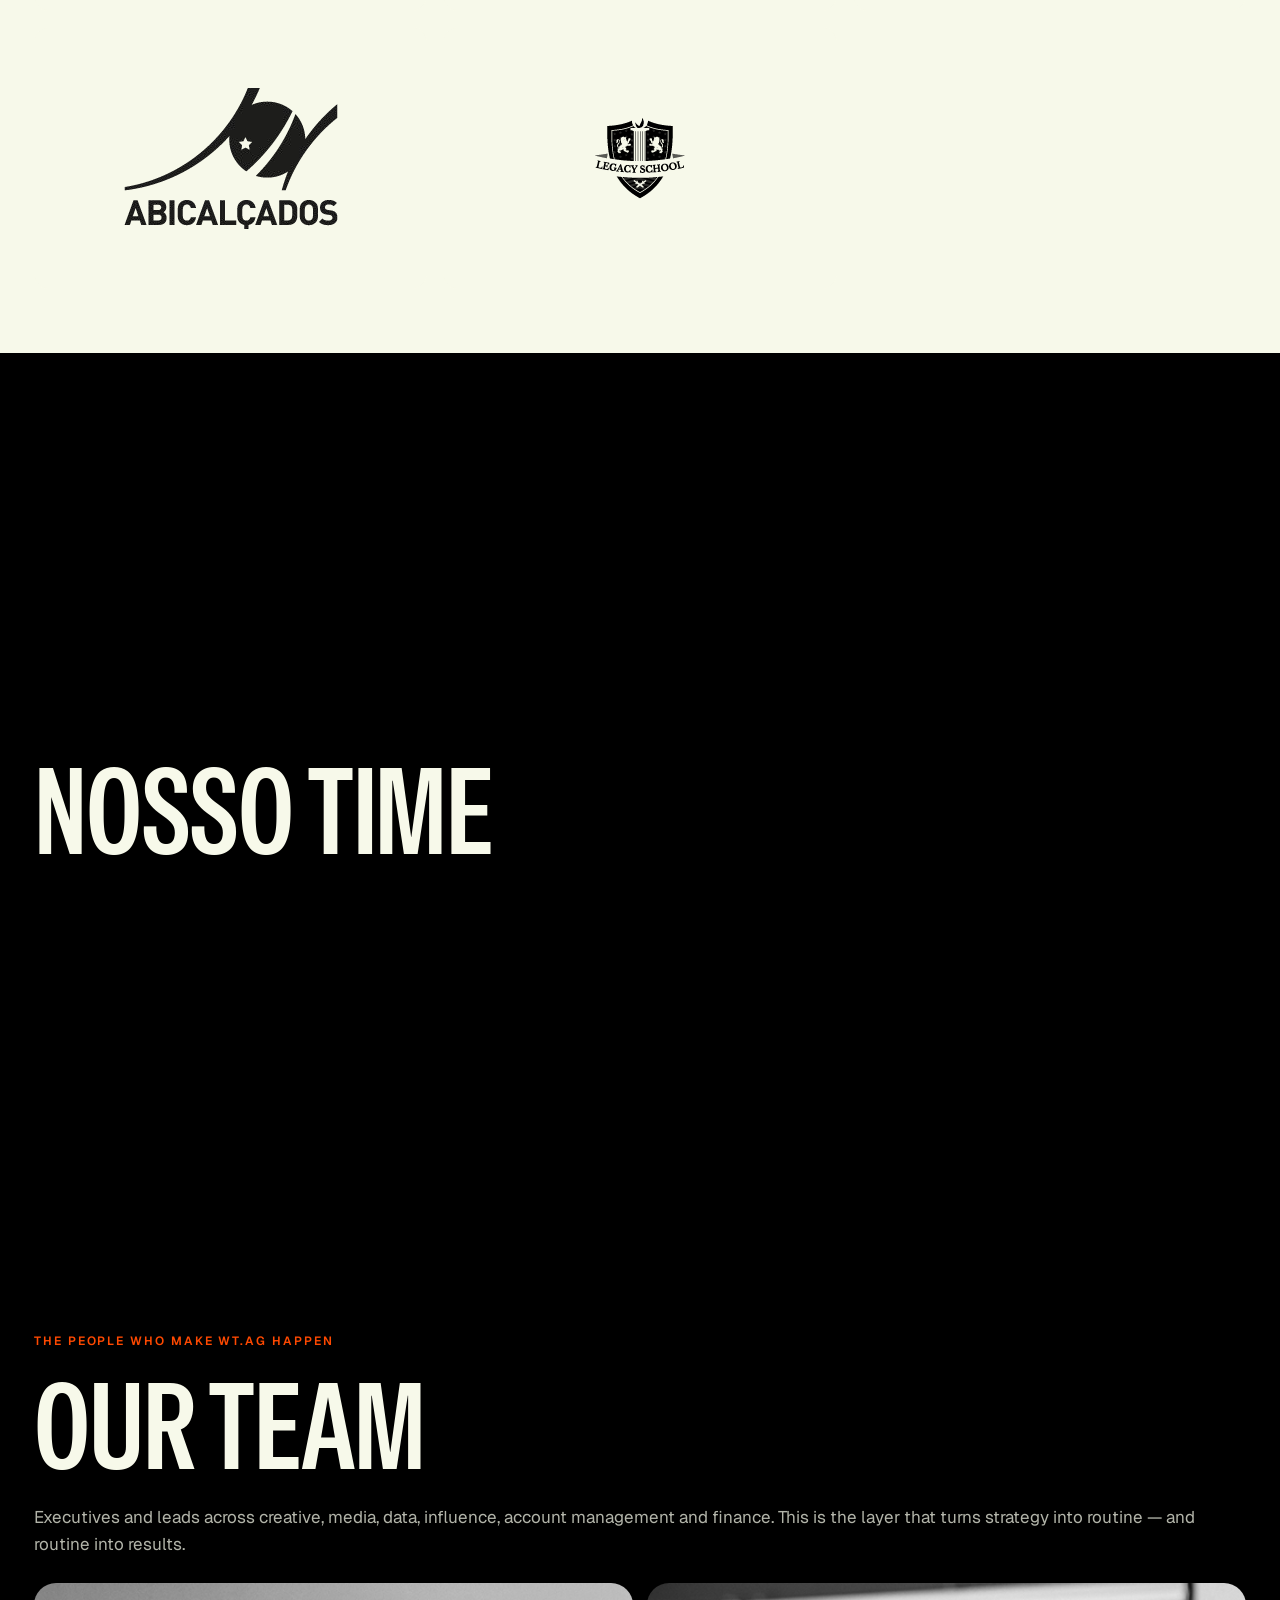
==== commit bd00eefc: "Ajustes das telas 3, 10, 16 e 17, e capas com os textos e big numbers novos Tela 3: sai o filete e o" ====
--- a/mobile.html
+++ b/mobile.html
@@ -6,7 +6,7 @@
 <title>WT.AG — Credenciais 2026</title>
 <meta name="description" content="Credenciais WT.AG 2026 — Social First Agency.">
 <meta name="theme-color" content="#000000">
-<link rel="stylesheet" href="css/mobile.css?v=209">
+<link rel="stylesheet" href="css/mobile.css?v=217">
 </head>
 <body>
 <!-- ══════════════════════════════════════════════════════════════════════════
@@ -95,7 +95,7 @@
 <div class="rot" style="margin-top:24px">Marca &amp; Ativação</div>
 <div class="reperc"><span class="premio"><em style="max-width:none">Ativação</em></span><span class="premio"><em style="max-width:none">PR Stunt</em></span><span class="premio"><em style="max-width:none">Sponsorship</em></span><span class="premio"><em style="max-width:none">Ações Promocionais</em></span><span class="premio"><em style="max-width:none">Campanha Personalizada</em></span></div>
 <div class="rot" style="margin-top:24px">Varejo &amp; Relacionamento</div>
-<div class="reperc"><span class="premio"><em style="max-width:none">Varejo / CTA</em></span><span class="premio"><em style="max-width:none">PDV</em></span><span class="premio"><em style="max-width:none">Merchan</em></span><span class="premio"><em style="max-width:none">E-commerce</em></span><span class="premio"><em style="max-width:none">Incentivo / Fidelidade</em></span><span class="premio"><em style="max-width:none">CRM</em></span><span class="premio"><em style="max-width:none">Operação sob Demanda</em></span></div>
+<div class="reperc"><span class="premio"><em style="max-width:none">Varejo / CTA</em></span><span class="premio"><em style="max-width:none">Merchan</em></span><span class="premio"><em style="max-width:none">E-commerce</em></span><span class="premio"><em style="max-width:none">CRM</em></span><span class="premio"><em style="max-width:none">Operação sob Demanda</em></span></div>
 </section>
 <section class="sec" data-titulo="Showreel WT.AG">
 
@@ -161,7 +161,7 @@
 </div>
 </section>
 <section class="sec sec--claro sec--auto" data-titulo="WT.INTELLIGENCE">
-<h2 class="tit">Não é sobre ter<br>a ferramenta,<br>mas sim como<br>usá-la</h2>
+<h2 class="tit">NÃO É SOBRE TER<br>A FERRAMENTA,<br>MAS SIM COMO<br>USÁ-LA</h2>
 <div class="rot" style="margin-top:20px">WT.INTELLIGENCE</div>
 <div class="rot" style="margin-top:22px">WDI Consulting</div>
 <p class="txt" style="margin-top:6px">Consultoria estratégica, com foco em insights e análises de mercado, marcas e canais</p>
@@ -219,7 +219,12 @@
 <section class="sec" data-titulo="Capa · Magalu">
 <img style="width:min(58%,240px);height:auto" data-lazy="assets/img/logos-capas/magalu.png" alt="Magalu">
 <div class="rot">INFLUÊNCIA E VAREJO</div>
-<p class="txt">Um dos maiores ecossistemas de varejo do Brasil: mais de 1.200 lojas, presença em 20 estados e cerca de 33 milhões de clientes ativos.</p>
+<p class="txt">O Magalu é um dos maiores ecossistemas de varejo e tecnologia do Brasil, integrando lojas físicas, e-commerce, marketplace, logística, fintech e publicidade. Em 2025, movimentou R$ 64,7 bilhões em vendas, mantendo presença nacional e uma das maiores operações digitais do varejo brasileiro.</p>
+<div class="nums">
+<div><div class="num__v">R$ 64,7 bi</div><div class="num__r">em vendas</div></div>
+<div><div class="num__v">R$ 44,3 bi</div><div class="num__r">no digital</div></div>
+<div><div class="num__v">1.246</div><div class="num__r">lojas</div></div>
+</div>
 </section>
 <section class="sec sec--auto" id="m-s-magalu" style="--acento:#2B7FFF" data-titulo="Magalu · Craques Gigantes" data-case="1">
 <div class="sec__bg"><img data-lazy="assets/img/cases/magalu-fundo.jpg" alt=""></div>
@@ -278,7 +283,12 @@
 <section class="sec" data-titulo="Capa · Keeta">
 <img style="width:min(58%,240px);height:auto" data-lazy="assets/img/logos-capas/keeta.png" alt="Keeta">
 <div class="rot">DELIVERY E MARKETPLACE</div>
-<p class="txt">A operação brasileira da chinesa Meituan, uma das maiores plataformas de delivery do mundo. Chegou ao país com R$ 5,6 bilhões anunciados para cinco anos.</p>
+<p class="txt">A Keeta é a operação internacional da Meituan, uma das maiores plataformas de tecnologia e serviços locais da China, com mais de 800 milhões de usuários transacionando anualmente. O Brasil é uma das prioridades de expansão global do grupo.</p>
+<div class="nums">
+<div><div class="num__v">US$ 1 bi</div><div class="num__r">de investimento no Brasil</div></div>
+<div><div class="num__v">+800 mi</div><div class="num__r">de usuários</div></div>
+<div><div class="num__v">RMB 364,9 bi</div><div class="num__r">de receita anual</div></div>
+</div>
 </section>
 <section class="sec sec--auto" id="m-s-central-corre" style="--acento:#35D07E" data-titulo="Keeta · Central do Corre" data-case="1">
 <div class="sec__bg"><img data-lazy="assets/img/cases/central-corre-fundo.jpg" alt=""></div>
@@ -371,7 +381,12 @@
 <img style="width:min(58%,240px);height:auto" data-lazy="assets/img/logos-capas/bridgestone.svg" alt="Bridgestone">
 <img style="width:min(58%,240px);height:auto" data-lazy="assets/img/logos-capas/firestone.svg" alt="Firestone">
 <div class="rot">PNEUS E MOBILIDADE</div>
-<p class="txt">Bridgestone e Firestone, do maior fabricante de pneus do mundo: presença em mais de 150 países e duas fábricas no Brasil. A Firestone soma mais de 95 anos de história por aqui.</p>
+<p class="txt">Bridgestone e Firestone fazem parte de um dos maiores grupos globais de pneus e mobilidade, com forte presença industrial, comercial e automotiva no Brasil. A operação brasileira atende tanto o mercado de reposição quanto montadoras, reunindo uma estrutura relevante de produção e desenvolvimento no país.</p>
+<div class="nums">
+<div><div class="num__v">+5 mil</div><div class="num__r">colaboradores</div></div>
+<div><div class="num__v">4</div><div class="num__r">unidades industriais</div></div>
+<div><div class="num__v">2 + 2</div><div class="num__r">fábricas de pneus e de bandas de rodagem</div></div>
+</div>
 </section>
 <section class="sec sec--auto" id="m-s-bridgestone" style="--acento:#FF3359" data-titulo="Bridgestone · Seu Pneu de Carro Novo" data-case="1">
 <div class="sec__bg"><img data-lazy="assets/img/cases/bridgestone-pneu-novo-fundo.jpg" alt=""></div>
@@ -402,7 +417,13 @@
 <section class="sec" data-titulo="Capa · Multiplan">
 <img style="width:min(58%,240px);height:auto" data-lazy="assets/img/logos-capas/multiplan.png" alt="Multiplan">
 <div class="rot">SHOPPING E IMOBILIÁRIO</div>
-<p class="txt">Uma das maiores empresas de shopping centers do país: 20 shoppings, dois complexos de torres corporativas e mais de 30 empreendimentos imobiliários construídos.</p>
+<p class="txt">A Multiplan é uma das maiores e mais relevantes empresas de shopping centers do Brasil, com ativos localizados em alguns dos principais mercados consumidores do país. Seu portfólio combina varejo, entretenimento, serviços e experiência.</p>
+<div class="nums">
+<div><div class="num__v">20</div><div class="num__r">shoppings</div></div>
+<div><div class="num__v">~6.000</div><div class="num__r">operações</div></div>
+<div><div class="num__v">R$ 26,8 bi</div><div class="num__r">em vendas</div></div>
+<div><div class="num__v">905,9 mil m²</div><div class="num__r">de ABL</div></div>
+</div>
 </section>
 <section class="sec sec--auto" id="m-s-barrashoppingsul" style="--acento:#FF00E2" data-titulo="BarraShoppingSul · Now New Barra!" data-case="1">
 <div class="sec__bg"><img data-lazy="assets/img/cases/barrashoppingsul-fundo.jpg" alt=""></div>
@@ -461,7 +482,7 @@
 <div id="painel"><button class="fechar" type="button">×</button><div class="cx"></div></div>
 <div id="player"><button class="fechar" type="button">×</button></div>
 
-<script src="js/i18n-dic.js?v=209"></script>
-<script src="js/mobile.js?v=209"></script>
+<script src="js/i18n-dic.js?v=217"></script>
+<script src="js/mobile.js?v=217"></script>
 </body>
 </html>
